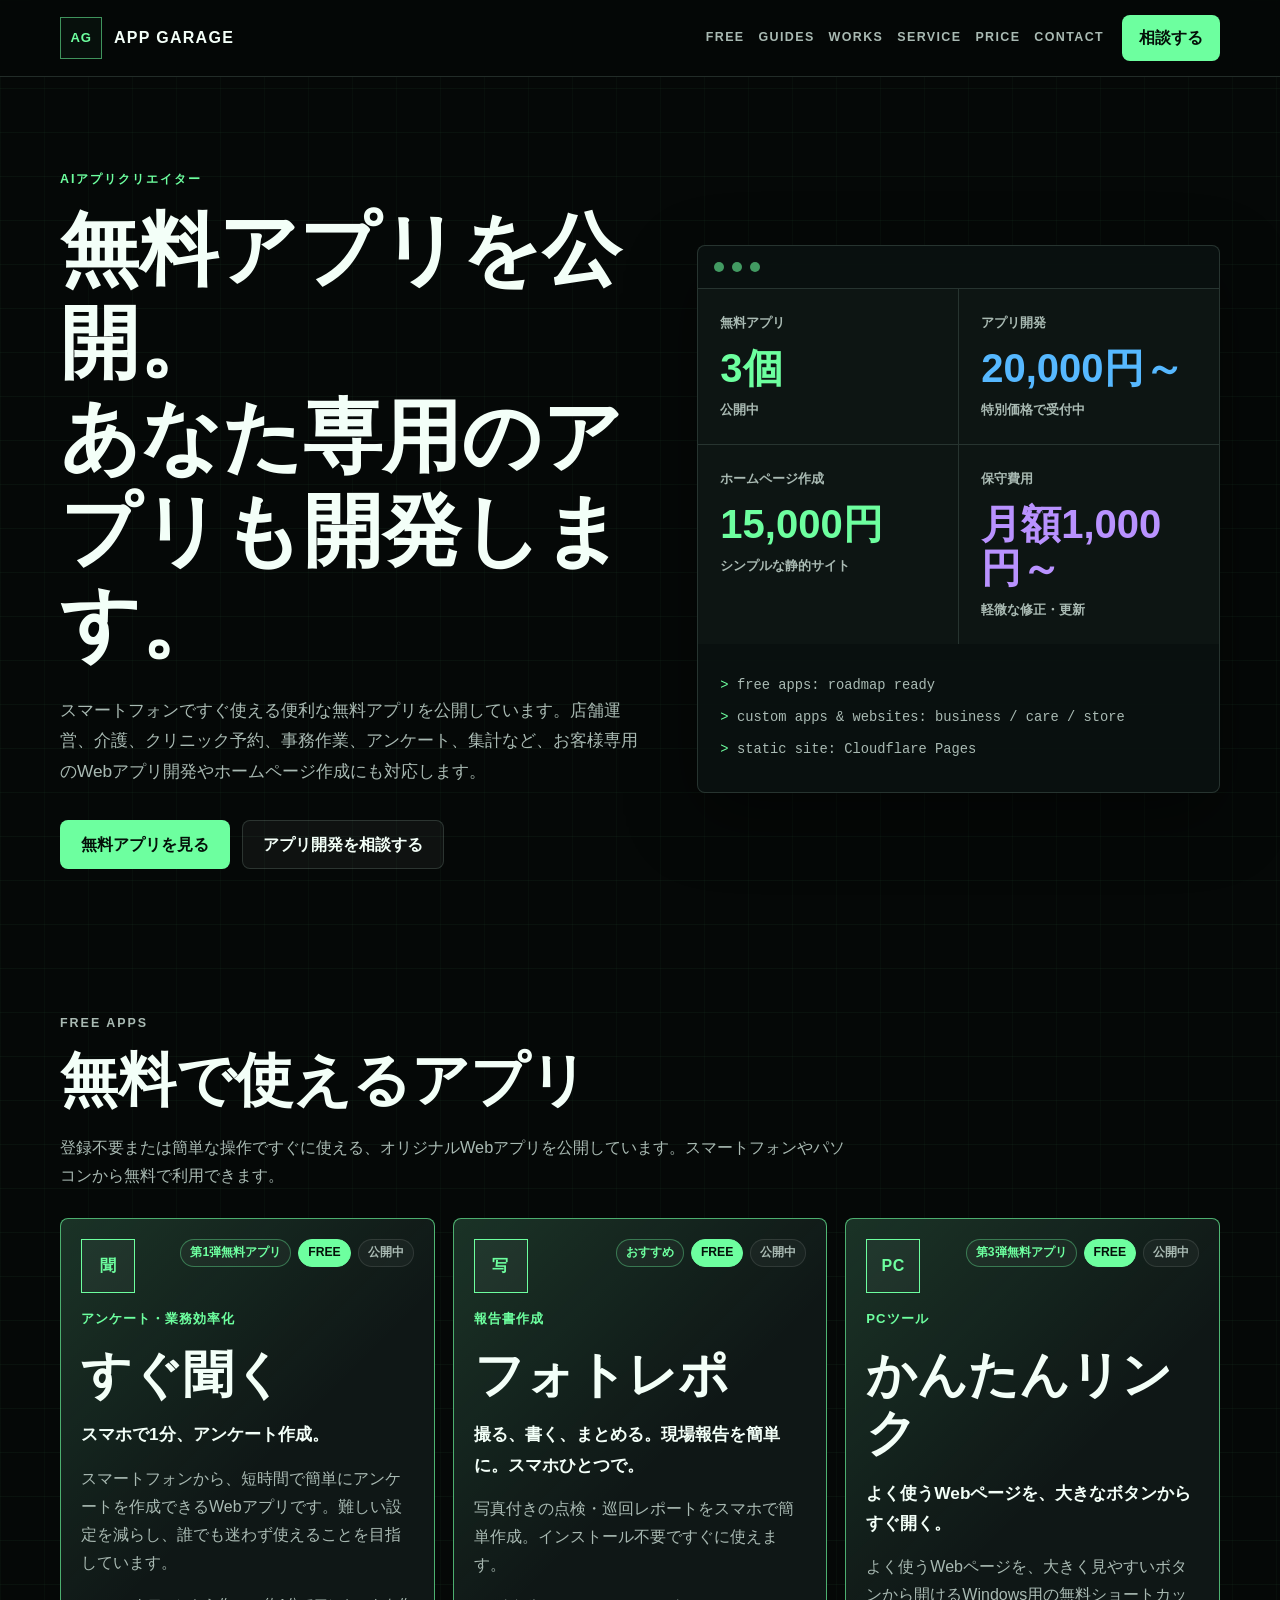
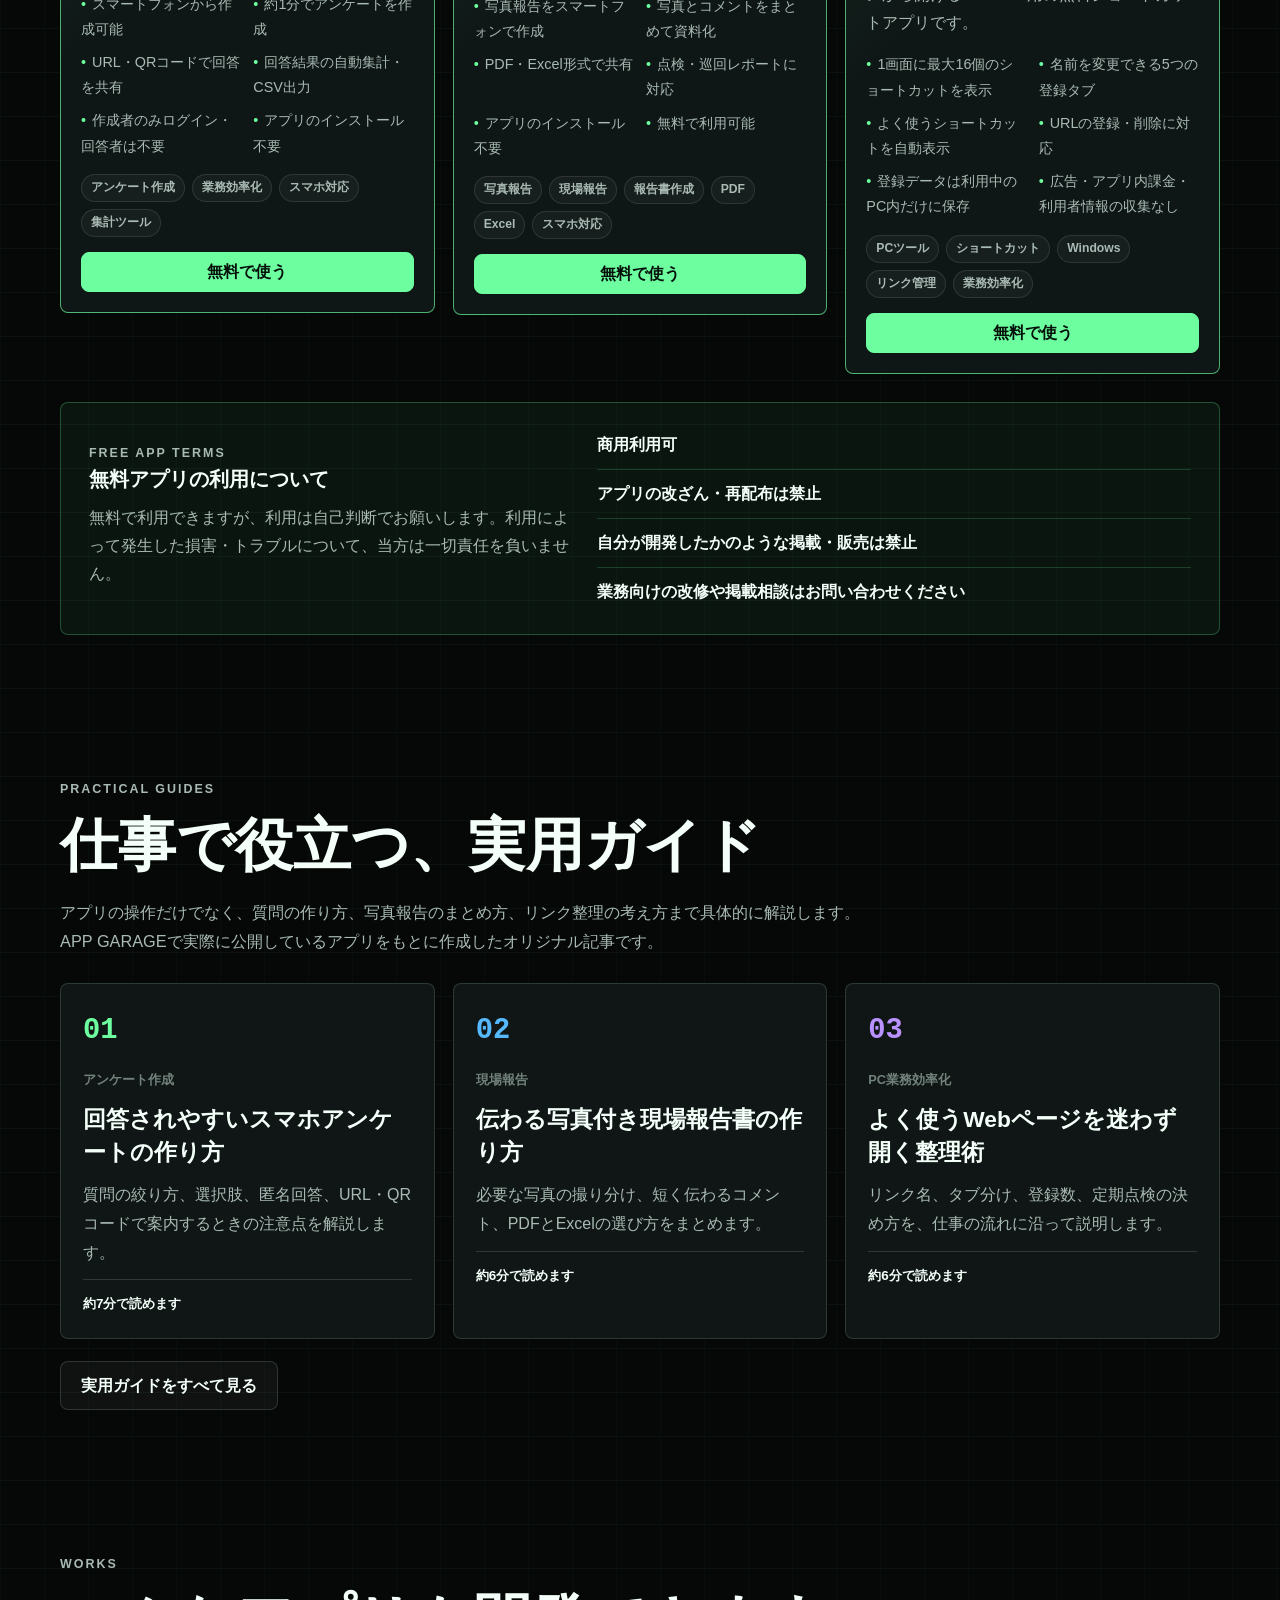
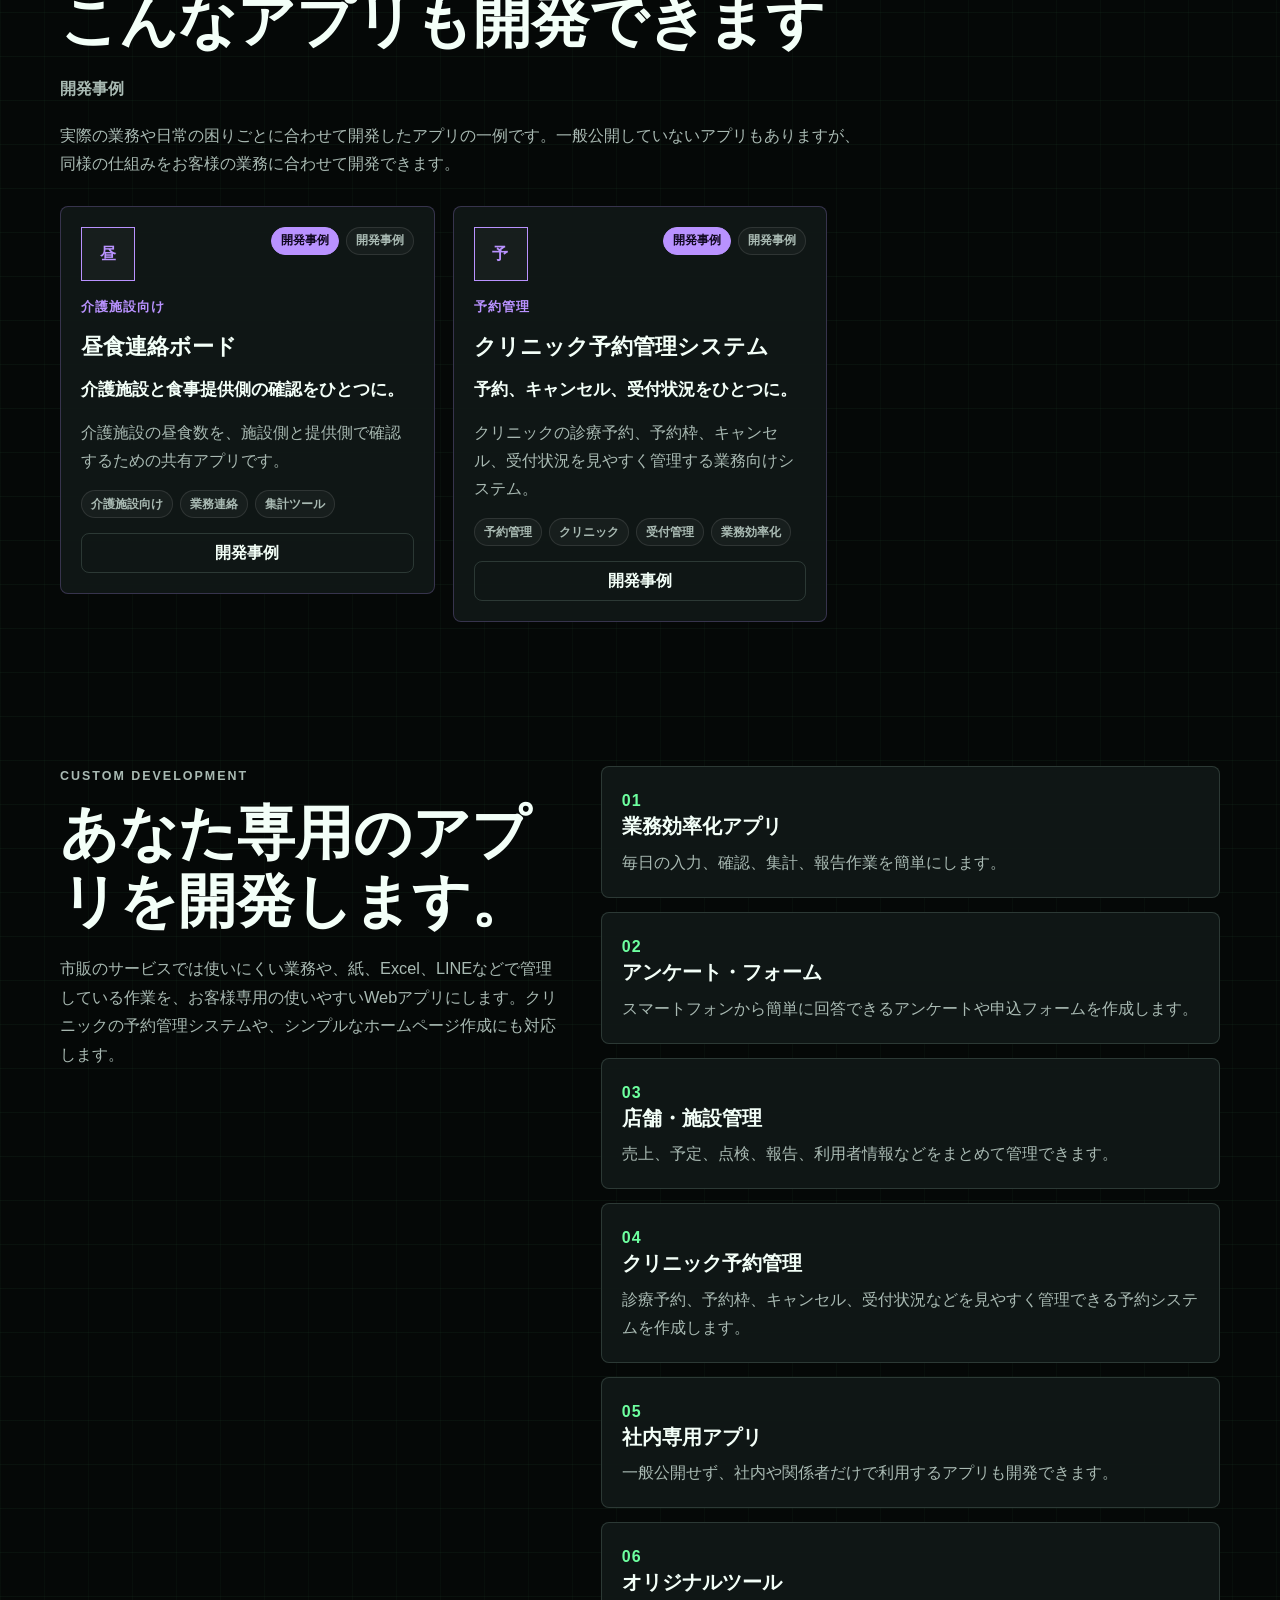
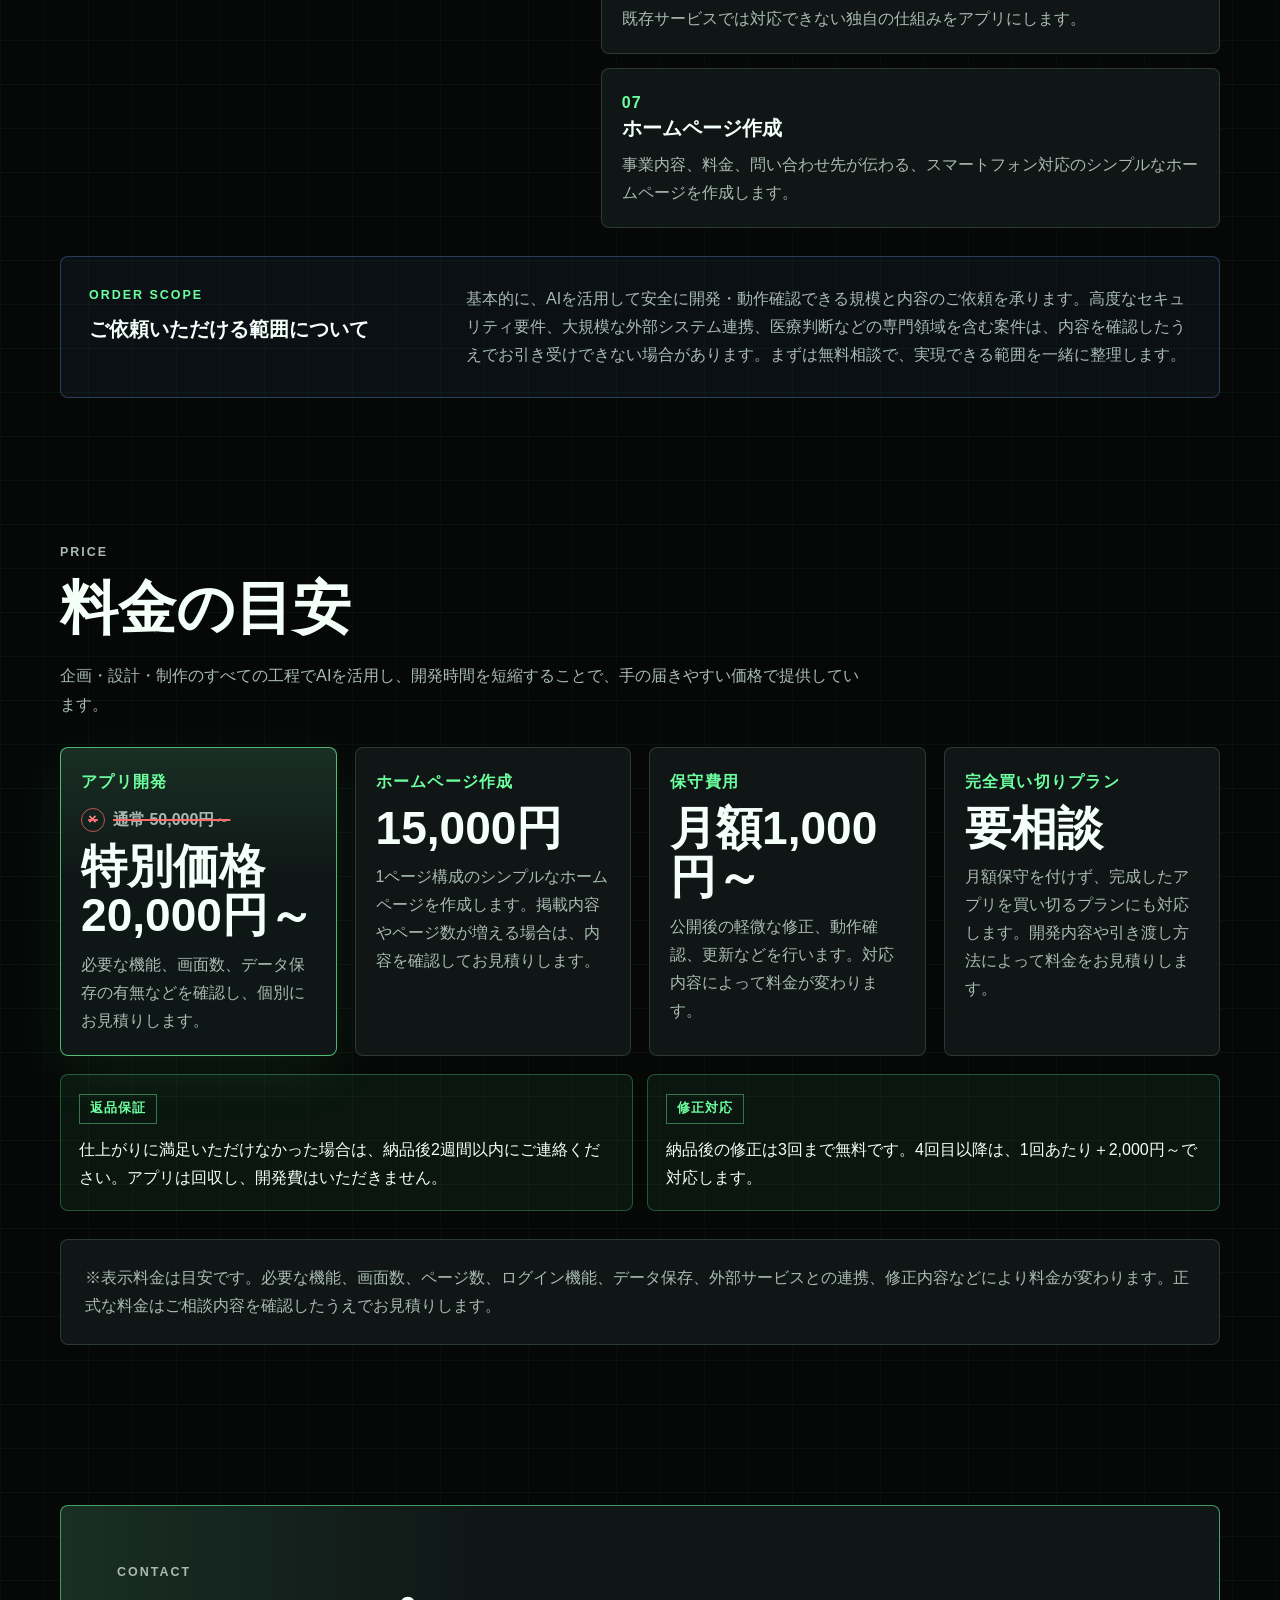
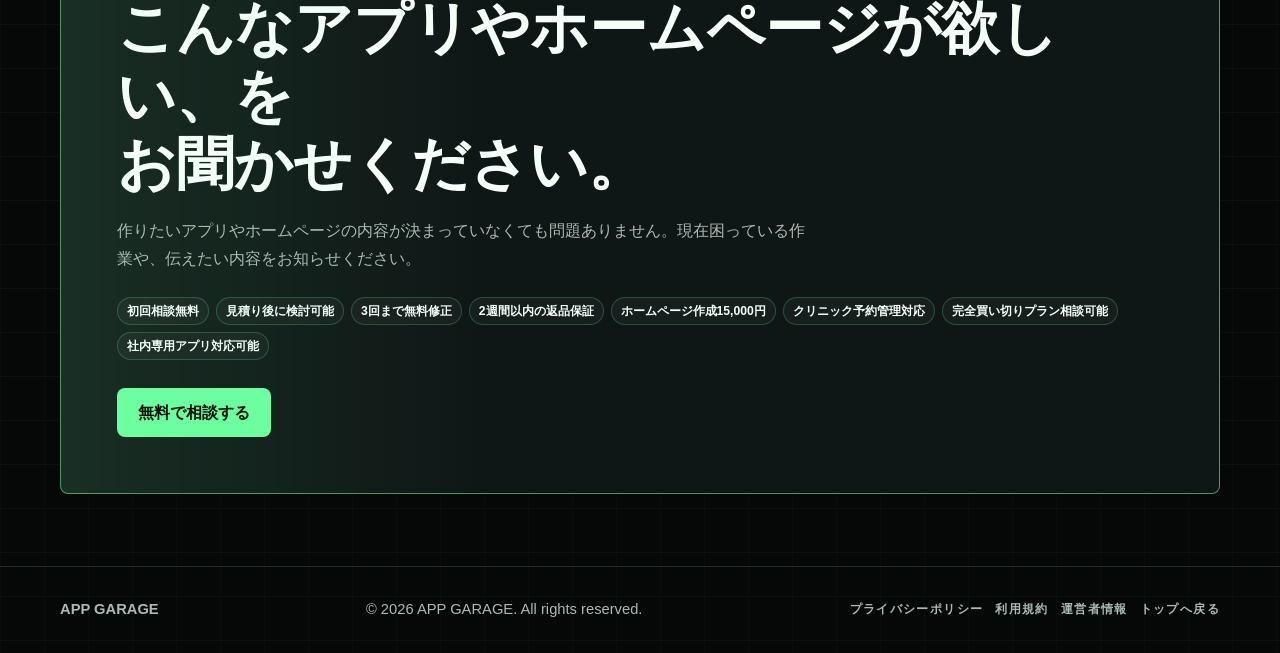
==== index.html @ e51b48c6 "Strengthen original content for AdSense review" ====
<!DOCTYPE html>
<html lang="ja">
  <head>
    <meta charset="utf-8">
    <meta name="viewport" content="width=device-width, initial-scale=1">
    <title>APP GARAGE｜無料アプリ公開・オリジナルアプリ開発</title>
    <meta
      name="description"
      content="AIアプリクリエイターが、スマートフォンですぐ使える無料Webアプリを公開しています。企業、店舗、介護施設、クリニック、個人事業主向けの専用アプリ開発やホームページ作成にも対応します。"
    >
    <meta property="og:type" content="website">
    <meta property="og:title" content="APP GARAGE｜無料アプリ公開・オリジナルアプリ開発">
    <meta
      property="og:description"
      content="無料Webアプリの公開と、企業・店舗・介護施設・クリニック・個人事業主向けの専用アプリ開発に対応しています。"
    >
    <meta property="og:site_name" content="APP GARAGE">
    <meta name="theme-color" content="#050807">
    <meta name="google-adsense-account" content="ca-pub-1847456128680028">
    <link rel="canonical" href="https://app-garage.pages.dev/">
    <link rel="icon" href="assets/icons/favicon.svg" type="image/svg+xml">
    <link rel="stylesheet" href="styles.css?v=20260730-guides">
    <script src="js/app-data.js?v=20260730-guides" defer></script>
    <script src="script.js?v=20260730-guides" defer></script>
    <script type="application/ld+json">
      {
        "@context": "https://schema.org",
        "@type": "WebSite",
        "name": "APP GARAGE",
        "url": "https://app-garage.pages.dev/",
        "description": "無料Webアプリの公開と、企業・店舗・施設・個人事業主向けのオリジナルアプリ開発を行っています。",
        "publisher": {
          "@type": "Organization",
          "name": "APP GARAGE",
          "url": "https://app-garage.pages.dev/",
          "email": "maruw@outlook.jp"
        }
      }
    </script>
  </head>
  <body>
    <a class="skip-link" href="#main">本文へ移動</a>

    <header class="site-header" aria-label="サイトヘッダー">
      <div class="header-inner">
        <a class="brand" href="#top" aria-label="APP GARAGEトップへ">
          <span class="brand-mark" aria-hidden="true">AG</span>
          <span class="brand-text" data-site-name>APP GARAGE</span>
        </a>

        <nav class="site-nav" aria-label="メインメニュー">
          <a href="#free-apps">FREE</a>
          <a href="#guides">GUIDES</a>
          <a href="#case-studies">WORKS</a>
          <a href="#service">SERVICE</a>
          <a href="#pricing">PRICE</a>
          <a href="#contact">CONTACT</a>
        </nav>

        <a class="nav-button" href="#contact">相談する</a>
      </div>
    </header>

    <main id="main">
      <section class="hero section-shell" id="top" aria-labelledby="hero-title">
        <div class="hero-grid">
          <div class="hero-copy reveal">
            <p class="section-kicker">AIアプリクリエイター</p>
            <h1 id="hero-title">
              無料アプリを公開。<br>
              あなた専用のアプリも開発します。
            </h1>
            <p>
              スマートフォンですぐ使える便利な無料アプリを公開しています。店舗運営、介護、クリニック予約、事務作業、アンケート、集計など、お客様専用のWebアプリ開発やホームページ作成にも対応します。
            </p>
            <div class="hero-actions" role="group" aria-label="主要リンク">
              <a class="button button-primary" href="#free-apps">無料アプリを見る</a>
              <a class="button button-secondary" href="#contact">アプリ開発を相談する</a>
            </div>
          </div>

          <aside class="hero-panel reveal" aria-label="サイト概要">
            <div class="terminal-bar" aria-hidden="true">
              <span></span>
              <span></span>
              <span></span>
            </div>
            <div class="panel-grid">
              <div class="metric-card metric-free">
                <span>無料アプリ</span>
                <strong data-free-app-count>3個</strong>
                <small data-free-app-status>公開予定</small>
              </div>
              <div class="metric-card metric-build">
                <span>アプリ開発</span>
                <strong>20,000円～</strong>
                <small>特別価格で受付中</small>
              </div>
              <div class="metric-card metric-home">
                <span>ホームページ作成</span>
                <strong>15,000円</strong>
                <small>シンプルな静的サイト</small>
              </div>
              <div class="metric-card metric-care">
                <span>保守費用</span>
                <strong>月額1,000円～</strong>
                <small>軽微な修正・更新</small>
              </div>
            </div>
            <div class="console-preview" aria-hidden="true">
              <p><span>&gt;</span> free apps: roadmap ready</p>
              <p><span>&gt;</span> custom apps &amp; websites: business / care / store</p>
              <p><span>&gt;</span> static site: Cloudflare Pages</p>
            </div>
          </aside>
        </div>
      </section>

      <section class="apps-section section-shell" id="free-apps" aria-labelledby="free-title">
        <div class="section-heading reveal">
          <p class="section-kicker">FREE APPS</p>
          <h2 id="free-title">無料で使えるアプリ</h2>
          <p>
            登録不要または簡単な操作ですぐに使える、オリジナルWebアプリを公開しています。スマートフォンやパソコンから無料で利用できます。
          </p>
        </div>
        <div class="free-app-grid" id="freeAppGrid" aria-live="polite"></div>
        <section class="free-policy reveal" aria-labelledby="free-policy-title">
          <div>
            <p class="section-kicker">FREE APP TERMS</p>
            <h3 id="free-policy-title">無料アプリの利用について</h3>
            <p>
              無料で利用できますが、利用は自己判断でお願いします。利用によって発生した損害・トラブルについて、当方は一切責任を負いません。
            </p>
          </div>
          <ul>
            <li>商用利用可</li>
            <li>アプリの改ざん・再配布は禁止</li>
            <li>自分が開発したかのような掲載・販売は禁止</li>
            <li>業務向けの改修や掲載相談はお問い合わせください</li>
          </ul>
        </section>
      </section>

      <section class="guide-section section-shell" id="guides" aria-labelledby="guides-title">
        <div class="section-heading reveal">
          <p class="section-kicker">PRACTICAL GUIDES</p>
          <h2 id="guides-title">仕事で役立つ、実用ガイド</h2>
          <p>
            アプリの操作だけでなく、質問の作り方、写真報告のまとめ方、リンク整理の考え方まで具体的に解説します。
            APP GARAGEで実際に公開しているアプリをもとに作成したオリジナル記事です。
          </p>
        </div>
        <div class="guide-grid">
          <a class="guide-card reveal" href="guides/smart-survey.html">
            <span class="guide-number">01</span>
            <p class="guide-category">アンケート作成</p>
            <h3>回答されやすいスマホアンケートの作り方</h3>
            <p>質問の絞り方、選択肢、匿名回答、URL・QRコードで案内するときの注意点を解説します。</p>
            <span class="guide-read">約7分で読めます</span>
          </a>
          <a class="guide-card reveal" href="guides/photo-report.html">
            <span class="guide-number">02</span>
            <p class="guide-category">現場報告</p>
            <h3>伝わる写真付き現場報告書の作り方</h3>
            <p>必要な写真の撮り分け、短く伝わるコメント、PDFとExcelの選び方をまとめます。</p>
            <span class="guide-read">約6分で読めます</span>
          </a>
          <a class="guide-card reveal" href="guides/pc-shortcuts.html">
            <span class="guide-number">03</span>
            <p class="guide-category">PC業務効率化</p>
            <h3>よく使うWebページを迷わず開く整理術</h3>
            <p>リンク名、タブ分け、登録数、定期点検の決め方を、仕事の流れに沿って説明します。</p>
            <span class="guide-read">約6分で読めます</span>
          </a>
        </div>
        <div class="section-action reveal">
          <a class="button button-secondary" href="guides/">実用ガイドをすべて見る</a>
        </div>
      </section>

      <section class="apps-section section-shell" id="case-studies" aria-labelledby="case-title">
        <div class="section-heading reveal">
          <p class="section-kicker">WORKS</p>
          <h2 id="case-title">こんなアプリも開発できます</h2>
          <p class="section-subtitle">開発事例</p>
          <p>
            実際の業務や日常の困りごとに合わせて開発したアプリの一例です。一般公開していないアプリもありますが、同様の仕組みをお客様の業務に合わせて開発できます。
          </p>
        </div>
        <div class="case-grid" id="caseStudyGrid" aria-live="polite"></div>
      </section>

      <section class="service-section section-shell" id="service" aria-labelledby="service-title">
        <div class="service-grid">
          <div class="section-heading reveal">
            <p class="section-kicker">CUSTOM DEVELOPMENT</p>
            <h2 id="service-title">あなた専用のアプリを開発します。</h2>
            <p>
              市販のサービスでは使いにくい業務や、紙、Excel、LINEなどで管理している作業を、お客様専用の使いやすいWebアプリにします。クリニックの予約管理システムや、シンプルなホームページ作成にも対応します。
            </p>
          </div>
          <section class="service-list" aria-label="開発サービス">
            <article class="service-card reveal">
              <span>01</span>
              <h3>業務効率化アプリ</h3>
              <p>毎日の入力、確認、集計、報告作業を簡単にします。</p>
            </article>
            <article class="service-card reveal">
              <span>02</span>
              <h3>アンケート・フォーム</h3>
              <p>スマートフォンから簡単に回答できるアンケートや申込フォームを作成します。</p>
            </article>
            <article class="service-card reveal">
              <span>03</span>
              <h3>店舗・施設管理</h3>
              <p>売上、予定、点検、報告、利用者情報などをまとめて管理できます。</p>
            </article>
            <article class="service-card reveal">
              <span>04</span>
              <h3>クリニック予約管理</h3>
              <p>診療予約、予約枠、キャンセル、受付状況などを見やすく管理できる予約システムを作成します。</p>
            </article>
            <article class="service-card reveal">
              <span>05</span>
              <h3>社内専用アプリ</h3>
              <p>一般公開せず、社内や関係者だけで利用するアプリも開発できます。</p>
            </article>
            <article class="service-card reveal">
              <span>06</span>
              <h3>オリジナルツール</h3>
              <p>既存サービスでは対応できない独自の仕組みをアプリにします。</p>
            </article>
            <article class="service-card reveal">
              <span>07</span>
              <h3>ホームページ作成</h3>
              <p>事業内容、料金、問い合わせ先が伝わる、スマートフォン対応のシンプルなホームページを作成します。</p>
            </article>
          </section>
        </div>
        <aside class="scope-note reveal" aria-labelledby="scope-title">
          <div>
            <p class="section-kicker">ORDER SCOPE</p>
            <h3 id="scope-title">ご依頼いただける範囲について</h3>
          </div>
          <p>
            基本的に、AIを活用して安全に開発・動作確認できる規模と内容のご依頼を承ります。高度なセキュリティ要件、大規模な外部システム連携、医療判断などの専門領域を含む案件は、内容を確認したうえでお引き受けできない場合があります。まずは無料相談で、実現できる範囲を一緒に整理します。
          </p>
        </aside>
      </section>

      <section class="pricing-section section-shell" id="pricing" aria-labelledby="pricing-title">
        <div class="section-heading reveal">
          <p class="section-kicker">PRICE</p>
          <h2 id="pricing-title">料金の目安</h2>
          <p>企画・設計・制作のすべての工程でAIを活用し、開発時間を短縮することで、手の届きやすい価格で提供しています。</p>
        </div>
        <div class="price-grid">
          <article class="price-card price-card-highlight reveal">
            <span>アプリ開発</span>
            <p class="regular-price"><span aria-hidden="true">×</span> 通常 50,000円～</p>
            <strong>特別価格 20,000円～</strong>
            <p>必要な機能、画面数、データ保存の有無などを確認し、個別にお見積りします。</p>
          </article>
          <article class="price-card reveal">
            <span>ホームページ作成</span>
            <strong>15,000円</strong>
            <p>1ページ構成のシンプルなホームページを作成します。掲載内容やページ数が増える場合は、内容を確認してお見積りします。</p>
          </article>
          <article class="price-card reveal">
            <span>保守費用</span>
            <strong>月額1,000円～</strong>
            <p>公開後の軽微な修正、動作確認、更新などを行います。対応内容によって料金が変わります。</p>
          </article>
          <article class="price-card reveal">
            <span>完全買い切りプラン</span>
            <strong>要相談</strong>
            <p>月額保守を付けず、完成したアプリを買い切るプランにも対応します。開発内容や引き渡し方法によって料金をお見積りします。</p>
          </article>
        </div>
        <div class="price-support reveal" role="group" aria-label="安心して相談できる条件">
          <article>
            <span>返品保証</span>
            <p>仕上がりに満足いただけなかった場合は、納品後2週間以内にご連絡ください。アプリは回収し、開発費はいただきません。</p>
          </article>
          <article>
            <span>修正対応</span>
            <p>納品後の修正は3回まで無料です。4回目以降は、1回あたり＋2,000円～で対応します。</p>
          </article>
        </div>
        <p class="price-note reveal">
          ※表示料金は目安です。必要な機能、画面数、ページ数、ログイン機能、データ保存、外部サービスとの連携、修正内容などにより料金が変わります。正式な料金はご相談内容を確認したうえでお見積りします。
        </p>
      </section>

      <section class="contact-section section-shell" id="contact" aria-labelledby="contact-title">
        <div class="contact-panel reveal">
          <p class="section-kicker">CONTACT</p>
          <h2 id="contact-title">
            こんなアプリやホームページが欲しい、を<br>
            お聞かせください。
          </h2>
          <p>
            作りたいアプリやホームページの内容が決まっていなくても問題ありません。現在困っている作業や、伝えたい内容をお知らせください。
          </p>
          <ul class="contact-points">
            <li>初回相談無料</li>
            <li>見積り後に検討可能</li>
            <li>3回まで無料修正</li>
            <li>2週間以内の返品保証</li>
            <li>ホームページ作成15,000円</li>
            <li>クリニック予約管理対応</li>
            <li>完全買い切りプラン相談可能</li>
            <li>社内専用アプリ対応可能</li>
          </ul>
          <a class="button button-primary" href="#" data-contact-link>無料で相談する</a>
        </div>
      </section>
    </main>

    <footer class="site-footer">
      <div class="footer-inner">
        <p><strong data-site-name>APP GARAGE</strong></p>
        <p>&copy; <span id="copyrightYear">2026</span> <span data-site-name>APP GARAGE</span>. All rights reserved.</p>
        <nav class="footer-links" aria-label="フッターリンク">
          <a href="privacy.html">プライバシーポリシー</a>
          <a href="terms.html">利用規約</a>
          <a href="operator.html">運営者情報</a>
          <a class="top-link" href="#top">トップへ戻る</a>
        </nav>
      </div>
    </footer>

    <div class="modal" id="appModal" hidden aria-hidden="true">
      <div class="modal-backdrop" data-modal-close></div>
      <section
        class="modal-panel"
        role="dialog"
        aria-modal="true"
        aria-labelledby="modalTitle"
        aria-describedby="modalDescription"
        tabindex="-1"
      >
        <button class="modal-close" type="button" aria-label="詳細を閉じる" data-modal-close>×</button>
        <div class="modal-heading">
          <span class="modal-icon" id="modalIcon" aria-hidden="true">AG</span>
          <div>
            <p class="modal-category" id="modalCategory">カテゴリ</p>
            <h2 id="modalTitle">アプリ名</h2>
          </div>
        </div>
        <p class="status-pill" id="modalStatus">開発事例</p>
        <p id="modalDescription"></p>
        <p class="modal-long" id="modalLongDescription"></p>
        <div class="modal-usage" id="modalUsage" hidden></div>
        <div class="modal-free-terms" id="modalFreeTerms" hidden>
          <h3>無料アプリの利用について</h3>
          <ul>
            <li>無料で利用できますが、利用は自己判断でお願いします。</li>
            <li>利用による損害・トラブルについて、当方は一切責任を負いません。</li>
            <li>商用利用は可能です。</li>
            <li>アプリの改ざん、再配布、自作アプリとしての掲載・販売は禁止です。</li>
            <li>業務向けの改修、掲載、利用方法の相談はお問い合わせください。</li>
          </ul>
        </div>
        <div class="modal-detail-grid" id="modalDetails"></div>
        <div class="modal-tags" id="modalTags"></div>
        <p class="case-note" id="caseNote" hidden>
          ※こちらは開発事例です。現在、一般公開はしていません。同様の機能を、お客様の業務に合わせて開発できます。
        </p>
        <a class="button button-primary modal-open-link" id="modalOpenLink" hidden></a>
      </section>
    </div>
  </body>
</html>
---- styles.css ----
:root {
  --bg: #050807;
  --surface: #0d1513;
  --surface-strong: #121d1a;
  --ink: #f3fff8;
  --muted: #a9bab3;
  --subtle: #72827b;
  --line: rgba(206, 255, 230, 0.15);
  --accent: #6dff9f;
  --accent-strong: #a6ffc2;
  --dev: #56b8ff;
  --dev-warm: #ffbd66;
  --case: #b992ff;
  --case-soft: #827292;
  --shadow: 0 24px 70px rgba(0, 0, 0, 0.44);
  --radius: 8px;
  --content: 1160px;
}

* {
  box-sizing: border-box;
}

html {
  min-width: 320px;
  scroll-behavior: smooth;
}

body {
  margin: 0;
  overflow-x: hidden;
  color: var(--ink);
  background:
    linear-gradient(rgba(109, 255, 159, 0.04) 1px, transparent 1px),
    linear-gradient(90deg, rgba(109, 255, 159, 0.028) 1px, transparent 1px),
    var(--bg);
  background-size: 44px 44px;
  font-family: -apple-system, BlinkMacSystemFont, "Hiragino Kaku Gothic ProN", "Yu Gothic", Meiryo, sans-serif;
  font-size: 16px;
  line-height: 1.75;
  letter-spacing: 0;
}

body.modal-open {
  overflow: hidden;
}

button,
input {
  font: inherit;
}

button {
  color: inherit;
}

a {
  color: inherit;
}

.skip-link {
  position: fixed;
  left: 16px;
  top: 16px;
  z-index: 100;
  padding: 10px 14px;
  color: #041009;
  background: var(--accent);
  text-decoration: none;
  transform: translateY(-160%);
}

.skip-link:focus {
  transform: translateY(0);
}

.site-header {
  position: sticky;
  top: 0;
  z-index: 50;
  border-bottom: 1px solid var(--line);
  background: rgba(5, 8, 7, 0.92);
  backdrop-filter: blur(16px);
}

.header-inner,
.section-shell,
.footer-inner {
  width: min(var(--content), calc(100% - 40px));
  margin: 0 auto;
}

.header-inner {
  display: flex;
  min-height: 76px;
  align-items: center;
  gap: 18px;
}

.brand {
  display: inline-flex;
  min-width: 0;
  align-items: center;
  gap: 12px;
  text-decoration: none;
}

.brand-mark,
.modal-icon {
  display: inline-grid;
  width: 42px;
  height: 42px;
  flex: 0 0 auto;
  place-items: center;
  border: 1px solid rgba(109, 255, 159, 0.55);
  background: #07100c;
  color: var(--accent);
  font-size: 0.82rem;
  font-weight: 900;
  letter-spacing: 0.06em;
}

.brand-text {
  font-weight: 900;
  letter-spacing: 0.08em;
  white-space: nowrap;
}

.site-nav {
  display: flex;
  align-items: center;
  gap: 14px;
  margin-left: auto;
}

.site-nav a,
.top-link,
.footer-links a {
  color: var(--muted);
  font-size: 0.78rem;
  font-weight: 900;
  letter-spacing: 0.11em;
  text-decoration: none;
}

.site-nav a:hover,
.site-nav a:focus-visible,
.top-link:hover,
.top-link:focus-visible,
.footer-links a:hover,
.footer-links a:focus-visible {
  color: var(--accent);
}

.nav-button,
.button {
  display: inline-flex;
  min-height: 46px;
  align-items: center;
  justify-content: center;
  border: 1px solid transparent;
  border-radius: var(--radius);
  font-weight: 900;
  line-height: 1.2;
  text-decoration: none;
  transition:
    transform 180ms ease,
    border-color 180ms ease,
    background-color 180ms ease,
    color 180ms ease;
}

.nav-button,
.button-primary {
  color: #041009;
  background: var(--accent);
}

.nav-button {
  padding: 0 16px;
  white-space: nowrap;
}

.button {
  gap: 8px;
  padding: 14px 20px;
}

.button-secondary {
  color: var(--ink);
  border-color: var(--line);
  background: rgba(255, 255, 255, 0.045);
}

.nav-button:hover,
.button:hover,
.nav-button:focus-visible,
.button:focus-visible {
  transform: translateY(-1px);
  outline: none;
}

.button-primary:hover,
.button-primary:focus-visible {
  background: var(--accent-strong);
}

.button-secondary:hover,
.button-secondary:focus-visible {
  border-color: rgba(109, 255, 159, 0.55);
  color: var(--accent);
}

.hero {
  padding: 92px 0 72px;
}

.hero-grid {
  display: grid;
  grid-template-columns: minmax(0, 1.06fr) minmax(330px, 0.94fr);
  gap: 48px;
  align-items: center;
}

.section-kicker {
  margin: 0 0 12px;
  color: var(--accent);
  font-size: 0.78rem;
  font-weight: 900;
  letter-spacing: 0.16em;
}

h1,
h2,
h3,
p {
  overflow-wrap: anywhere;
}

h1,
h2,
h3 {
  margin: 0;
  line-height: 1.18;
}

h1 {
  max-width: 820px;
  font-size: clamp(2.25rem, 6.2vw, 5.1rem);
}

h2 {
  font-size: clamp(2rem, 4.5vw, 3.75rem);
}

h3 {
  font-size: 1.25rem;
}

.hero-copy p:not(.section-kicker),
.section-heading p,
.contact-panel p,
.modal-panel p,
.price-note {
  color: var(--muted);
}

.hero-copy p:not(.section-kicker) {
  max-width: 680px;
  margin: 24px 0 0;
  font-size: 1.08rem;
}

.hero-actions {
  display: flex;
  flex-wrap: wrap;
  gap: 12px;
  margin-top: 34px;
}

.hero-panel {
  border: 1px solid var(--line);
  border-radius: var(--radius);
  background: rgba(10, 17, 16, 0.94);
  box-shadow: var(--shadow);
}

.terminal-bar {
  display: flex;
  gap: 8px;
  padding: 16px;
  border-bottom: 1px solid var(--line);
}

.terminal-bar span {
  width: 10px;
  height: 10px;
  border-radius: 50%;
  background: rgba(109, 255, 159, 0.58);
}

.panel-grid {
  display: grid;
  grid-template-columns: repeat(2, minmax(0, 1fr));
  gap: 1px;
  background: var(--line);
}

.metric-card {
  min-height: 150px;
  padding: 22px;
  background: var(--surface);
}

.metric-card span,
.metric-card small {
  display: block;
  color: var(--muted);
  font-size: 0.84rem;
  font-weight: 800;
}

.metric-card strong {
  display: block;
  margin: 12px 0 8px;
  color: var(--accent);
  font-size: clamp(1.6rem, 3.2vw, 2.5rem);
  line-height: 1.1;
}

.metric-build strong {
  color: var(--dev);
}

.metric-home strong {
  color: var(--accent);
}

.metric-care strong {
  color: var(--case);
}

.console-preview {
  padding: 22px;
  color: var(--muted);
  font-family: "SFMono-Regular", Consolas, "Liberation Mono", monospace;
  font-size: 0.86rem;
}

.console-preview p {
  margin: 8px 0;
}

.console-preview span {
  color: var(--accent);
}

.apps-section,
.guide-section,
.service-section,
.pricing-section,
.contact-section {
  padding: 72px 0;
}

.section-heading {
  max-width: 800px;
}

.section-heading p:not(.section-kicker),
.section-subtitle {
  margin: 18px 0 0;
  font-size: 1.02rem;
}

.section-subtitle {
  color: var(--case);
  font-weight: 900;
}

.section-action {
  margin-top: 22px;
}

.guide-grid {
  display: grid;
  grid-template-columns: repeat(3, minmax(0, 1fr));
  gap: 18px;
  margin-top: 28px;
}

.guide-card {
  display: grid;
  min-width: 0;
  min-height: 320px;
  align-content: start;
  gap: 12px;
  border: 1px solid var(--line);
  border-radius: var(--radius);
  background: rgba(16, 24, 23, 0.94);
  padding: 22px;
  color: inherit;
  text-decoration: none;
  transition:
    transform 180ms ease,
    border-color 180ms ease,
    background-color 180ms ease;
}

.guide-card:hover,
.guide-card:focus-visible {
  transform: translateY(-3px);
  border-color: var(--accent);
  background: rgba(19, 31, 28, 0.98);
  outline: none;
}

.guide-card:nth-child(2):hover,
.guide-card:nth-child(2):focus-visible {
  border-color: var(--dev);
}

.guide-card:nth-child(3):hover,
.guide-card:nth-child(3):focus-visible {
  border-color: var(--case);
}

.guide-number {
  color: var(--accent);
  font-family: "SFMono-Regular", Consolas, "Liberation Mono", monospace;
  font-size: 1.8rem;
  font-weight: 900;
}

.guide-card:nth-child(2) .guide-number {
  color: var(--dev);
}

.guide-card:nth-child(3) .guide-number {
  color: var(--case);
}

.guide-category {
  margin: 0;
  color: var(--subtle);
  font-size: 0.8rem;
  font-weight: 900;
}

.guide-card h2,
.guide-card h3 {
  margin: 0;
  font-size: clamp(1.15rem, 2vw, 1.42rem);
  line-height: 1.45;
}

.guide-card > p:not(.guide-category) {
  margin: 0;
  color: var(--muted);
  line-height: 1.8;
}

.guide-read {
  align-self: end;
  margin-top: auto;
  padding-top: 12px;
  border-top: 1px solid var(--line);
  color: var(--ink);
  font-size: 0.84rem;
  font-weight: 800;
}

.free-app-grid,
.development-grid,
.case-grid,
.app-grid,
.price-grid {
  display: grid;
  gap: 18px;
  margin-top: 28px;
}

.free-app-grid {
  grid-template-columns: repeat(auto-fit, minmax(260px, 1fr));
  align-items: stretch;
}

.free-policy {
  display: grid;
  grid-template-columns: minmax(0, 0.9fr) minmax(280px, 1.1fr);
  gap: 22px;
  margin-top: 28px;
  border: 1px solid rgba(109, 255, 159, 0.26);
  border-radius: var(--radius);
  background: rgba(109, 255, 159, 0.055);
  padding: clamp(20px, 4vw, 28px);
}

.free-policy h3 {
  margin-top: 4px;
}

.free-policy p {
  margin: 12px 0 0;
  color: var(--muted);
}

.free-policy ul {
  display: grid;
  gap: 10px;
  margin: 0;
  padding: 0;
  list-style: none;
}

.free-policy li {
  border-top: 1px solid rgba(109, 255, 159, 0.18);
  color: var(--ink);
  padding-top: 10px;
  font-weight: 800;
}

.free-policy li:first-child {
  border-top: 0;
  padding-top: 0;
}

.development-grid {
  grid-template-columns: repeat(3, minmax(0, 1fr));
}

.price-grid {
  grid-template-columns: repeat(4, minmax(0, 1fr));
}

.case-grid,
.app-grid {
  grid-template-columns: repeat(3, minmax(0, 1fr));
}

.app-card {
  min-width: 0;
}

.app-card-button {
  display: grid;
  width: 100%;
  min-height: 306px;
  align-content: start;
  gap: 15px;
  border: 1px solid var(--line);
  border-radius: var(--radius);
  color: inherit;
  background: rgba(16, 24, 23, 0.94);
  padding: 20px;
  text-align: left;
  cursor: pointer;
  transition:
    transform 180ms ease,
    border-color 180ms ease,
    background-color 180ms ease;
}

.app-card-button:hover,
.app-card-button:focus-visible {
  transform: translateY(-3px);
  border-color: var(--app-accent);
  background: rgba(19, 31, 28, 0.98);
  outline: none;
}

.app-card.is-featured {
  grid-row: span 1;
}

.app-card.is-featured .app-card-button {
  min-height: 430px;
  border-color: rgba(109, 255, 159, 0.65);
  background:
    linear-gradient(135deg, rgba(109, 255, 159, 0.12), transparent 42%),
    rgba(16, 24, 23, 0.96);
}

.type-development .app-card-button {
  border-color: rgba(86, 184, 255, 0.28);
}

.type-case-study .app-card-button {
  border-color: rgba(185, 146, 255, 0.24);
}

.card-top {
  display: flex;
  align-items: flex-start;
  justify-content: space-between;
  gap: 12px;
}

.app-icon {
  display: inline-grid;
  width: 54px;
  height: 54px;
  place-items: center;
  border: 1px solid var(--app-accent);
  background: rgba(255, 255, 255, 0.035);
  color: var(--app-accent);
  font-weight: 900;
  letter-spacing: 0.04em;
}

.badge-list,
.tag-list,
.modal-tags,
.contact-points {
  display: flex;
  flex-wrap: wrap;
  gap: 7px;
}

.badge-list {
  justify-content: flex-end;
}

.badge-list span,
.tag-list span,
.modal-tags span,
.contact-points li {
  display: inline-flex;
  min-height: 28px;
  align-items: center;
  border: 1px solid rgba(255, 255, 255, 0.1);
  border-radius: 999px;
  color: var(--muted);
  background: rgba(255, 255, 255, 0.035);
  padding: 4px 9px;
  font-size: 0.76rem;
  font-weight: 900;
  line-height: 1.25;
}

.badge-list .badge-free {
  color: #041009;
  background: var(--accent);
  border-color: var(--accent);
}

.badge-list .badge-dev {
  color: #031321;
  background: var(--dev);
  border-color: var(--dev);
}

.badge-list .badge-case {
  color: #100820;
  background: var(--case);
  border-color: var(--case);
}

.badge-list .badge-soft {
  color: var(--accent);
  border-color: rgba(109, 255, 159, 0.36);
}

.card-category {
  margin: 0;
  color: var(--app-accent);
  font-size: 0.82rem;
  font-weight: 900;
  letter-spacing: 0.08em;
}

.card-title {
  margin: 0;
  font-size: 1.36rem;
}

.is-featured .card-title {
  font-size: clamp(1.9rem, 4vw, 3.1rem);
}

.card-catch {
  margin: 0;
  color: var(--ink);
  font-size: 1.08rem;
  font-weight: 900;
}

.card-description {
  margin: 0;
  color: var(--muted);
}

.mini-feature-list {
  display: grid;
  grid-template-columns: repeat(2, minmax(0, 1fr));
  gap: 8px 12px;
  margin: 0;
  padding: 0;
  list-style: none;
}

.mini-feature-list li {
  color: var(--muted);
  font-size: 0.9rem;
}

.mini-feature-list li::before {
  content: "•";
  color: var(--accent);
  margin-right: 6px;
}

.card-detail {
  display: inline-flex;
  align-items: center;
  justify-content: center;
  min-height: 40px;
  margin-top: auto;
  border: 1px solid var(--line);
  border-radius: var(--radius);
  color: var(--ink);
  font-weight: 900;
}

.card-detail.is-openable {
  color: #041009;
  background: var(--accent);
  border-color: var(--accent);
}

.app-tools {
  display: grid;
  grid-template-columns: minmax(260px, 360px) 1fr;
  gap: 18px;
  align-items: start;
  margin-top: 34px;
}

.search-box {
  display: grid;
  gap: 8px;
  color: var(--muted);
  font-size: 0.9rem;
  font-weight: 900;
}

.search-box input {
  width: 100%;
  min-height: 50px;
  border: 1px solid var(--line);
  border-radius: var(--radius);
  color: var(--ink);
  background: rgba(255, 255, 255, 0.045);
  padding: 0 14px;
  outline: none;
}

.search-box input:focus {
  border-color: rgba(109, 255, 159, 0.6);
  box-shadow: 0 0 0 3px rgba(109, 255, 159, 0.16);
}

.filter-stack {
  display: grid;
  gap: 10px;
}

.filter-tabs {
  display: flex;
  flex-wrap: wrap;
  gap: 8px;
  justify-content: flex-end;
}

.filter-tabs button {
  min-height: 42px;
  border: 1px solid var(--line);
  border-radius: var(--radius);
  color: var(--muted);
  background: rgba(255, 255, 255, 0.04);
  padding: 0 13px;
  cursor: pointer;
  font-size: 0.88rem;
  font-weight: 900;
}

.filter-tabs-secondary button {
  min-height: 36px;
  font-size: 0.8rem;
}

.filter-tabs button[aria-pressed="true"] {
  color: #041009;
  background: var(--accent);
  border-color: var(--accent);
}

.filter-tabs button:focus-visible {
  outline: 3px solid rgba(109, 255, 159, 0.18);
  outline-offset: 2px;
}

.empty-state,
.noscript-panel,
.price-note {
  margin-top: 28px;
  border: 1px solid var(--line);
  border-radius: var(--radius);
  background: rgba(16, 24, 23, 0.94);
  padding: 24px;
  color: var(--muted);
}

.service-grid {
  display: grid;
  grid-template-columns: minmax(0, 0.9fr) minmax(360px, 1.1fr);
  gap: 34px;
  align-items: start;
}

.service-list {
  display: grid;
  gap: 14px;
}

.scope-note {
  display: grid;
  grid-template-columns: minmax(220px, 0.65fr) minmax(0, 1.35fr);
  gap: 28px;
  margin-top: 28px;
  border: 1px solid rgba(113, 167, 255, 0.3);
  border-radius: var(--radius);
  background: rgba(113, 167, 255, 0.055);
  padding: clamp(20px, 4vw, 28px);
}

.scope-note h3 {
  margin-top: 4px;
}

.scope-note p:last-child {
  margin: 0;
  color: var(--muted);
}

.service-card,
.price-card {
  border: 1px solid var(--line);
  border-radius: var(--radius);
  background: rgba(16, 24, 23, 0.94);
  padding: 20px;
}

.price-card-highlight {
  border-color: rgba(109, 255, 159, 0.68);
  background:
    linear-gradient(180deg, rgba(109, 255, 159, 0.1), transparent 42%),
    rgba(16, 24, 23, 0.96);
  box-shadow: 0 18px 55px rgba(109, 255, 159, 0.08);
}

.service-card span,
.price-card span {
  display: block;
  color: var(--accent);
  font-weight: 900;
  letter-spacing: 0.08em;
}

.service-card p,
.price-card p {
  margin: 10px 0 0;
  color: var(--muted);
}

.price-card strong {
  display: block;
  margin-top: 8px;
  color: var(--ink);
  font-size: clamp(1.8rem, 3.6vw, 3rem);
  line-height: 1.08;
}

.regular-price {
  display: inline-flex;
  align-items: center;
  gap: 8px;
  width: fit-content;
  margin-top: 14px;
  color: var(--muted);
  font-weight: 900;
  text-decoration: line-through;
  text-decoration-thickness: 2px;
  text-decoration-color: #ff6b6b;
}

.regular-price span {
  display: inline-grid;
  place-items: center;
  width: 24px;
  height: 24px;
  border: 1px solid rgba(255, 107, 107, 0.72);
  color: #ff8a8a;
  border-radius: 50%;
  font-size: 0.9rem;
  line-height: 1;
  text-decoration: none;
}

.price-support {
  display: grid;
  grid-template-columns: repeat(2, minmax(0, 1fr));
  gap: 14px;
  margin-top: 18px;
}

.price-support article {
  border: 1px solid rgba(109, 255, 159, 0.28);
  border-radius: var(--radius);
  background: rgba(109, 255, 159, 0.06);
  padding: 18px;
}

.price-support span {
  display: inline-flex;
  min-height: 30px;
  align-items: center;
  border: 1px solid rgba(109, 255, 159, 0.42);
  color: var(--accent);
  padding: 0 10px;
  font-size: 0.82rem;
  font-weight: 900;
  letter-spacing: 0.08em;
}

.price-support p {
  margin: 12px 0 0;
  color: var(--ink);
}

.contact-panel {
  border: 1px solid rgba(109, 255, 159, 0.55);
  border-radius: var(--radius);
  background:
    linear-gradient(90deg, rgba(109, 255, 159, 0.1), transparent 36%),
    rgba(16, 24, 23, 0.96);
  padding: clamp(28px, 6vw, 56px);
}

.contact-panel p:not(.section-kicker) {
  max-width: 700px;
  margin: 18px 0 24px;
}

.contact-points {
  margin: 0 0 28px;
  padding: 0;
  list-style: none;
}

.contact-points li {
  color: var(--ink);
  border-color: rgba(109, 255, 159, 0.22);
}

.site-footer {
  border-top: 1px solid var(--line);
  padding: 30px 0;
}

.footer-inner {
  display: flex;
  align-items: center;
  justify-content: space-between;
  gap: 18px;
  color: var(--muted);
  font-size: 0.92rem;
}

.footer-inner p {
  margin: 0;
}

.footer-links {
  display: flex;
  flex-wrap: wrap;
  gap: 12px;
  justify-content: flex-end;
}

.legal-page {
  padding: 72px 0;
}

.legal-card {
  border: 1px solid var(--line);
  border-radius: var(--radius);
  background: rgba(16, 24, 23, 0.94);
  padding: clamp(24px, 5vw, 44px);
}

.legal-card h1 {
  font-size: clamp(2rem, 4vw, 3.2rem);
}

.legal-card h2 {
  margin-top: 34px;
  font-size: clamp(1.35rem, 2.4vw, 1.9rem);
}

.legal-card p,
.legal-card li {
  color: var(--muted);
}

.legal-card p {
  margin: 14px 0 0;
}

.legal-card ul {
  display: grid;
  gap: 8px;
  margin: 14px 0 0;
  padding-left: 1.25rem;
}

.legal-meta {
  margin-top: 28px;
  border-top: 1px solid var(--line);
  padding-top: 18px;
  color: var(--subtle);
  font-size: 0.92rem;
}

.product-page {
  padding: 72px 0;
}

.product-hero,
.product-detail-card,
.product-card {
  border: 1px solid var(--line);
  border-radius: var(--radius);
  background: rgba(16, 24, 23, 0.94);
}

.product-hero {
  padding: clamp(28px, 5vw, 54px);
}

.product-hero h1 {
  margin: 0;
  font-size: clamp(2.6rem, 7vw, 5rem);
}

.product-catch {
  margin: 12px 0 0;
  color: var(--accent);
  font-size: clamp(1.25rem, 3vw, 2rem);
  font-weight: 900;
}

.product-lead {
  max-width: 760px;
  color: var(--muted);
  font-size: clamp(1.02rem, 2vw, 1.2rem);
  line-height: 1.9;
}

.download-meta,
.product-grid {
  display: grid;
  gap: 14px;
}

.download-meta {
  grid-template-columns: repeat(4, minmax(0, 1fr));
  margin: 28px 0 0;
}

.download-meta div {
  border: 1px solid var(--line);
  border-radius: 8px;
  padding: 14px;
  background: rgba(255, 255, 255, 0.03);
}

.download-meta dt {
  color: var(--subtle);
  font-size: 0.78rem;
  font-weight: 900;
}

.download-meta dd {
  margin: 6px 0 0;
  color: var(--text);
  font-weight: 800;
}

.product-grid {
  grid-template-columns: repeat(4, minmax(0, 1fr));
  margin-top: 18px;
}

.product-card,
.product-detail-card {
  padding: 22px;
}

.product-card span {
  color: var(--accent);
  font-weight: 900;
}

.product-card h2,
.product-detail-card h2 {
  margin: 10px 0;
  font-size: 1.2rem;
}

.product-card p,
.product-detail-card p,
.product-detail-card li {
  color: var(--muted);
  line-height: 1.85;
}

.product-detail-card {
  margin-top: 18px;
}

.product-detail-card ul,
.product-detail-card ol {
  display: grid;
  gap: 8px;
  margin: 12px 0 0;
  padding-left: 1.25rem;
}

.use-case-grid {
  display: grid;
  grid-template-columns: repeat(3, minmax(0, 1fr));
  gap: 14px;
  margin-top: 18px;
}

.use-case-grid article {
  border-top: 1px solid var(--line);
  padding-top: 16px;
}

.use-case-grid h3 {
  font-size: 1rem;
}

.use-case-grid p {
  margin: 8px 0 0;
}

.product-steps {
  list-style: none;
  counter-reset: product-step;
  padding-left: 0 !important;
}

.product-steps li {
  display: grid;
  grid-template-columns: minmax(170px, 0.45fr) minmax(0, 1.55fr);
  gap: 18px;
  border-top: 1px solid var(--line);
  padding: 14px 0;
  counter-increment: product-step;
}

.product-steps li::before {
  content: counter(product-step, decimal-leading-zero);
  grid-column: 1;
  grid-row: 1 / span 2;
  color: var(--accent);
  font-family: "SFMono-Regular", Consolas, "Liberation Mono", monospace;
  font-weight: 900;
}

.product-steps strong,
.product-steps span {
  grid-column: 2;
}

.product-steps span {
  color: var(--muted);
}

.faq-list {
  display: grid;
  gap: 10px;
  margin-top: 18px;
}

.faq-list details {
  border: 1px solid var(--line);
  border-radius: var(--radius);
  background: rgba(255, 255, 255, 0.025);
}

.faq-list summary {
  cursor: pointer;
  padding: 16px 18px;
  color: var(--ink);
  font-weight: 900;
}

.faq-list details p {
  margin: 0;
  border-top: 1px solid var(--line);
  padding: 16px 18px;
}

.info-actions {
  display: flex;
  flex-wrap: wrap;
  gap: 10px;
  margin-top: 20px;
}

.product-contact .button {
  margin-top: 8px;
}

.guide-page,
.guide-article-page {
  padding: 72px 0;
}

.guide-hub-hero {
  max-width: 900px;
  padding: 18px 0 64px;
}

.guide-hub-hero h1,
.guide-article-header h1 {
  margin: 0;
  font-size: clamp(2.5rem, 7vw, 5rem);
  line-height: 1.08;
}

.guide-hub-hero > p:last-child,
.guide-article-lead {
  max-width: 820px;
  margin: 24px 0 0;
  color: var(--muted);
  font-size: clamp(1rem, 2vw, 1.18rem);
  line-height: 1.95;
}

.editorial-note {
  display: grid;
  grid-template-columns: minmax(220px, 0.7fr) minmax(0, 1.3fr);
  gap: 30px;
  margin-top: 56px;
  border-top: 1px solid var(--line);
  border-bottom: 1px solid var(--line);
  padding: 34px 0;
}

.editorial-note h2 {
  margin-top: 4px;
}

.editorial-note p {
  margin: 0;
  color: var(--muted);
  line-height: 1.9;
}

.editorial-note ul {
  display: grid;
  gap: 9px;
  margin: 18px 0;
  padding-left: 1.25rem;
  color: var(--ink);
}

.guide-updated {
  color: var(--subtle) !important;
  font-size: 0.85rem;
}

.guide-article {
  max-width: 920px;
  margin: 0 auto;
}

.guide-article-header {
  padding-bottom: 38px;
}

.article-meta {
  display: grid;
  grid-template-columns: repeat(4, minmax(0, 1fr));
  gap: 1px;
  margin: 32px 0 0;
  border: 1px solid var(--line);
  background: var(--line);
}

.article-meta div {
  min-width: 0;
  background: var(--surface);
  padding: 14px;
}

.article-meta dt {
  color: var(--subtle);
  font-size: 0.75rem;
  font-weight: 900;
}

.article-meta dd {
  margin: 6px 0 0;
  color: var(--ink);
  font-size: 0.9rem;
  font-weight: 800;
}

.guide-toc {
  margin: 18px 0 52px;
  border-left: 3px solid var(--accent);
  padding: 4px 0 4px 22px;
}

.guide-toc > p {
  margin: 0 0 10px;
  color: var(--ink);
  font-weight: 900;
}

.guide-toc ol {
  display: grid;
  gap: 7px;
  margin: 0;
  padding-left: 1.3rem;
}

.guide-toc a,
.related-guides a {
  color: var(--muted);
  text-decoration-color: rgba(109, 255, 159, 0.45);
  text-underline-offset: 3px;
}

.guide-toc a:hover,
.guide-toc a:focus-visible,
.related-guides a:hover,
.related-guides a:focus-visible {
  color: var(--accent);
}

.guide-article section {
  margin-top: 54px;
  border-top: 1px solid var(--line);
  padding-top: 34px;
  scroll-margin-top: 90px;
}

.guide-article section h2 {
  margin: 4px 0 18px;
  font-size: clamp(1.5rem, 3vw, 2.25rem);
}

.guide-article section h3 {
  margin: 28px 0 8px;
  font-size: 1.08rem;
}

.guide-article section > p,
.guide-article section li,
.guide-example p,
.photo-method p,
.tab-pattern p,
.guide-cta p {
  color: var(--muted);
  line-height: 1.95;
}

.guide-article section > p {
  margin: 16px 0 0;
}

.guide-article section > ul:not(.guide-checklist),
.guide-article section > ol {
  display: grid;
  gap: 9px;
  margin: 18px 0 0;
  padding-left: 1.35rem;
}

.guide-example {
  display: grid;
  grid-template-columns: repeat(2, minmax(0, 1fr));
  gap: 18px;
  margin-top: 22px;
}

.guide-example > div {
  border-top: 2px solid var(--line);
  padding-top: 14px;
}

.guide-example > div:last-child {
  border-color: var(--accent);
}

.guide-example span,
.copy-sample-title,
.photo-method span,
.tab-pattern span {
  color: var(--ink);
  font-size: 0.8rem;
  font-weight: 900;
}

.guide-example p {
  margin: 7px 0 0;
}

.guide-table-wrap {
  max-width: 100%;
  margin-top: 22px;
  overflow-x: auto;
  border: 1px solid var(--line);
}

.guide-table {
  width: 100%;
  min-width: 660px;
  border-collapse: collapse;
  background: rgba(16, 24, 23, 0.7);
}

.guide-table th,
.guide-table td {
  border-bottom: 1px solid var(--line);
  padding: 14px;
  text-align: left;
  vertical-align: top;
}

.guide-table th {
  color: var(--ink);
  background: rgba(109, 255, 159, 0.055);
  font-size: 0.82rem;
}

.guide-table td {
  color: var(--muted);
  line-height: 1.75;
}

.guide-table tbody tr:last-child td {
  border-bottom: 0;
}

.copy-sample {
  margin-top: 22px;
  border-left: 3px solid var(--dev);
  background: rgba(113, 167, 255, 0.055);
  padding: 18px 20px;
}

.copy-sample p {
  margin: 8px 0 0 !important;
}

.photo-method,
.tab-pattern {
  display: grid;
  gap: 16px;
  margin-top: 22px;
}

.photo-method {
  grid-template-columns: repeat(3, minmax(0, 1fr));
}

.tab-pattern {
  grid-template-columns: repeat(auto-fit, minmax(160px, 1fr));
}

.photo-method article,
.tab-pattern article {
  border-top: 2px solid var(--dev);
  padding-top: 14px;
}

.photo-method article:nth-child(2),
.tab-pattern article:nth-child(2n) {
  border-color: var(--accent);
}

.photo-method article:nth-child(3),
.tab-pattern article:nth-child(3n) {
  border-color: var(--case);
}

.photo-method h3 {
  margin: 8px 0 0 !important;
}

.photo-method p,
.tab-pattern p {
  margin: 8px 0 0;
}

.guide-caution {
  margin-top: 22px;
  border: 1px solid rgba(255, 179, 92, 0.36);
  background: rgba(255, 179, 92, 0.055);
  padding: 18px 20px;
}

.guide-caution strong {
  color: #ffd09a;
}

.guide-caution p {
  margin: 8px 0 0;
  color: var(--muted);
  line-height: 1.9;
}

.guide-checklist {
  display: grid;
  grid-template-columns: repeat(2, minmax(0, 1fr));
  gap: 1px;
  margin: 22px 0 0;
  padding: 1px;
  background: var(--line);
  list-style: none;
}

.guide-checklist li {
  position: relative;
  background: var(--surface);
  padding: 15px 16px 15px 42px;
}

.guide-checklist li::before {
  content: "✓";
  position: absolute;
  top: 15px;
  left: 16px;
  color: var(--accent);
  font-weight: 900;
}

.guide-cta {
  display: grid;
  grid-template-columns: minmax(0, 1fr) auto;
  gap: 28px;
  align-items: center;
  margin-top: 58px;
  border-top: 1px solid rgba(109, 255, 159, 0.4);
  border-bottom: 1px solid rgba(109, 255, 159, 0.4);
  background: rgba(109, 255, 159, 0.045);
  padding: 28px 0;
}

.guide-cta h2 {
  margin: 4px 0 0;
}

.guide-cta p:not(.section-kicker) {
  margin: 10px 0 0;
}

.related-guides {
  display: grid;
  gap: 10px;
  max-width: 920px;
  margin: 62px auto 0;
  border-top: 1px solid var(--line);
  padding-top: 28px;
}

.modal[hidden] {
  display: none;
}

.modal {
  position: fixed;
  inset: 0;
  z-index: 90;
  display: grid;
  place-items: center;
  padding: 20px;
}

.modal-backdrop {
  position: absolute;
  inset: 0;
  background: rgba(0, 0, 0, 0.76);
}

.modal-panel {
  position: relative;
  z-index: 1;
  width: min(760px, 100%);
  max-height: min(800px, calc(100vh - 40px));
  overflow: auto;
  border: 1px solid rgba(109, 255, 159, 0.48);
  border-radius: var(--radius);
  background: #0b1110;
  box-shadow: var(--shadow);
  padding: clamp(22px, 4vw, 34px);
  outline: none;
}

.modal-close {
  position: absolute;
  right: 14px;
  top: 14px;
  width: 42px;
  height: 42px;
  border: 1px solid var(--line);
  border-radius: var(--radius);
  color: var(--ink);
  background: rgba(255, 255, 255, 0.04);
  cursor: pointer;
  font-size: 1.4rem;
  line-height: 1;
}

.modal-close:focus-visible {
  outline: 3px solid rgba(109, 255, 159, 0.18);
  outline-offset: 2px;
}

.modal-heading {
  display: flex;
  align-items: center;
  gap: 16px;
  padding-right: 46px;
}

.modal-category {
  margin: 0 0 4px;
  color: var(--accent);
  font-size: 0.82rem;
  font-weight: 900;
  letter-spacing: 0.08em;
}

.status-pill {
  display: inline-flex;
  min-height: 30px;
  align-items: center;
  margin: 22px 0 0;
  border: 1px solid var(--line);
  border-radius: 999px;
  padding: 4px 10px;
  color: var(--muted);
  background: rgba(255, 255, 255, 0.04);
  font-size: 0.78rem;
  font-weight: 900;
}

.modal-panel #modalDescription {
  margin: 18px 0 0;
  color: var(--ink);
  font-size: 1.04rem;
}

.modal-long {
  margin: 10px 0 0;
}

.modal-usage,
.modal-free-terms {
  margin-top: 18px;
  border: 1px solid rgba(109, 255, 159, 0.24);
  border-radius: var(--radius);
  background: rgba(109, 255, 159, 0.055);
  padding: 16px;
}

.modal-usage h3,
.modal-free-terms h3 {
  font-size: 1.05rem;
}

.modal-usage p {
  margin: 8px 0 0;
  color: var(--muted);
}

.modal-usage ol,
.modal-free-terms ul {
  display: grid;
  gap: 8px;
  margin: 12px 0 0;
  padding-left: 1.25rem;
  color: var(--muted);
}

.modal-free-terms {
  border-color: rgba(255, 189, 102, 0.3);
  background: rgba(255, 189, 102, 0.06);
}

.modal-detail-grid {
  display: grid;
  gap: 10px;
  margin-top: 20px;
}

.modal-detail-grid div {
  display: grid;
  grid-template-columns: minmax(130px, 0.35fr) 1fr;
  gap: 12px;
  border-top: 1px solid var(--line);
  padding-top: 10px;
}

.modal-detail-grid dt {
  color: var(--accent);
  font-weight: 900;
}

.modal-detail-grid dd {
  margin: 0;
  color: var(--muted);
}

.modal-tags,
.case-note {
  margin-top: 18px;
}

.case-note {
  border: 1px solid rgba(185, 146, 255, 0.24);
  border-radius: var(--radius);
  padding: 14px;
  background: rgba(185, 146, 255, 0.08);
}

.modal-open-link {
  width: 100%;
  margin-top: 26px;
}

.modal-open-link[hidden] {
  display: none;
}

.reveal {
  opacity: 0;
  transform: translateY(16px);
  transition:
    opacity 520ms ease,
    transform 520ms ease;
}

.reveal.is-visible {
  opacity: 1;
  transform: translateY(0);
}

@media (max-width: 980px) {
  .header-inner {
    flex-wrap: wrap;
    gap: 12px;
    padding: 12px 0;
  }

  .site-nav {
    order: 3;
    width: 100%;
    justify-content: space-between;
    margin-left: 0;
  }

  .nav-button {
    margin-left: auto;
  }

  .hero {
    padding-top: 58px;
  }

  .hero-grid,
  .service-grid,
  .scope-note,
  .editorial-note,
  .free-policy,
  .app-tools {
    grid-template-columns: 1fr;
  }

  .free-app-grid,
  .development-grid,
  .case-grid,
  .app-grid,
  .price-grid,
  .download-meta,
  .product-grid,
  .guide-grid {
    grid-template-columns: repeat(2, minmax(0, 1fr));
  }

  .guide-card:last-child {
    grid-column: 1 / -1;
  }

  .app-card.is-featured {
    grid-column: 1 / -1;
  }

  .filter-tabs {
    justify-content: flex-start;
  }
}

@media (max-width: 680px) {
  .header-inner,
  .section-shell,
  .footer-inner {
    width: min(100% - 28px, var(--content));
  }

  .site-header {
    position: static;
  }

  .brand-text {
    font-size: 0.94rem;
  }

  .nav-button {
    width: 100%;
  }

  .site-nav {
    display: grid;
    grid-template-columns: repeat(auto-fit, minmax(92px, 1fr));
    gap: 8px;
  }

  .site-nav a {
    min-height: 38px;
    border: 1px solid var(--line);
    border-radius: var(--radius);
    padding: 7px 8px;
    text-align: center;
  }

  .hero,
  .apps-section,
  .guide-section,
  .service-section,
  .pricing-section,
  .contact-section {
    padding: 48px 0;
  }

  .hero-actions,
  .button {
    width: 100%;
  }

  .panel-grid,
  .free-app-grid,
  .development-grid,
  .case-grid,
  .app-grid,
  .price-grid,
  .price-support {
    grid-template-columns: 1fr;
  }

  .metric-card {
    min-height: auto;
  }

  .app-card-button,
  .app-card.is-featured .app-card-button {
    min-height: auto;
  }

  .mini-feature-list {
    grid-template-columns: 1fr;
  }

  .modal-detail-grid div {
    grid-template-columns: 1fr;
    gap: 2px;
  }

  .footer-inner {
    align-items: flex-start;
    flex-direction: column;
  }

  .footer-links {
    justify-content: flex-start;
  }

  .download-meta,
  .product-grid,
  .use-case-grid,
  .guide-grid,
  .guide-example,
  .photo-method,
  .guide-checklist,
  .article-meta {
    grid-template-columns: 1fr;
  }

  .guide-card:last-child {
    grid-column: auto;
  }

  .guide-card {
    min-height: auto;
  }

  .guide-page,
  .guide-article-page {
    padding: 48px 0;
  }

  .guide-hub-hero {
    padding-bottom: 46px;
  }

  .guide-cta {
    grid-template-columns: 1fr;
    align-items: start;
  }

  .guide-cta .button {
    width: 100%;
  }

  .product-steps li {
    grid-template-columns: 36px minmax(0, 1fr);
    gap: 4px 10px;
  }

  .product-steps li::before {
    grid-column: 1;
  }

  .product-steps strong,
  .product-steps span {
    grid-column: 2;
  }
}

@media (prefers-reduced-motion: reduce) {
  *,
  *::before,
  *::after {
    scroll-behavior: auto !important;
    transition-duration: 0.01ms !important;
    animation-duration: 0.01ms !important;
    animation-iteration-count: 1 !important;
  }

  .reveal {
    opacity: 1;
    transform: none;
  }
}
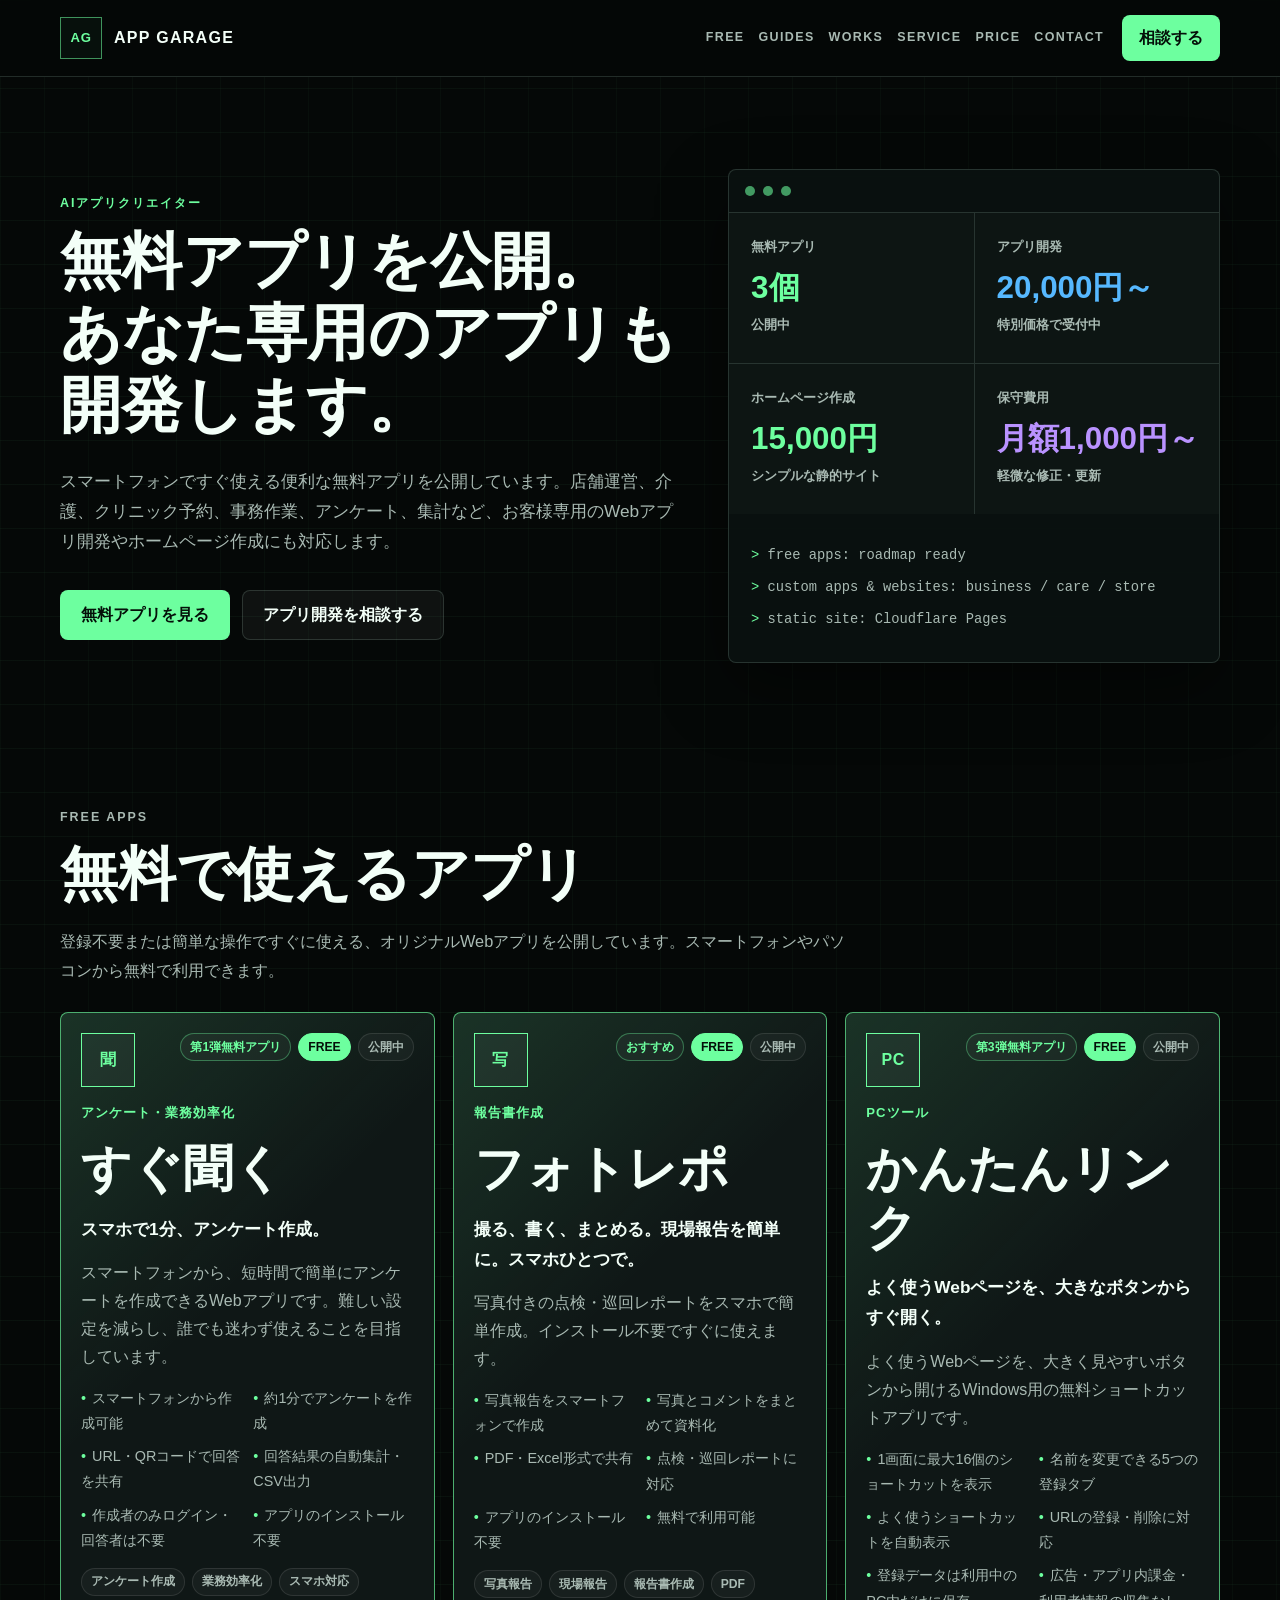
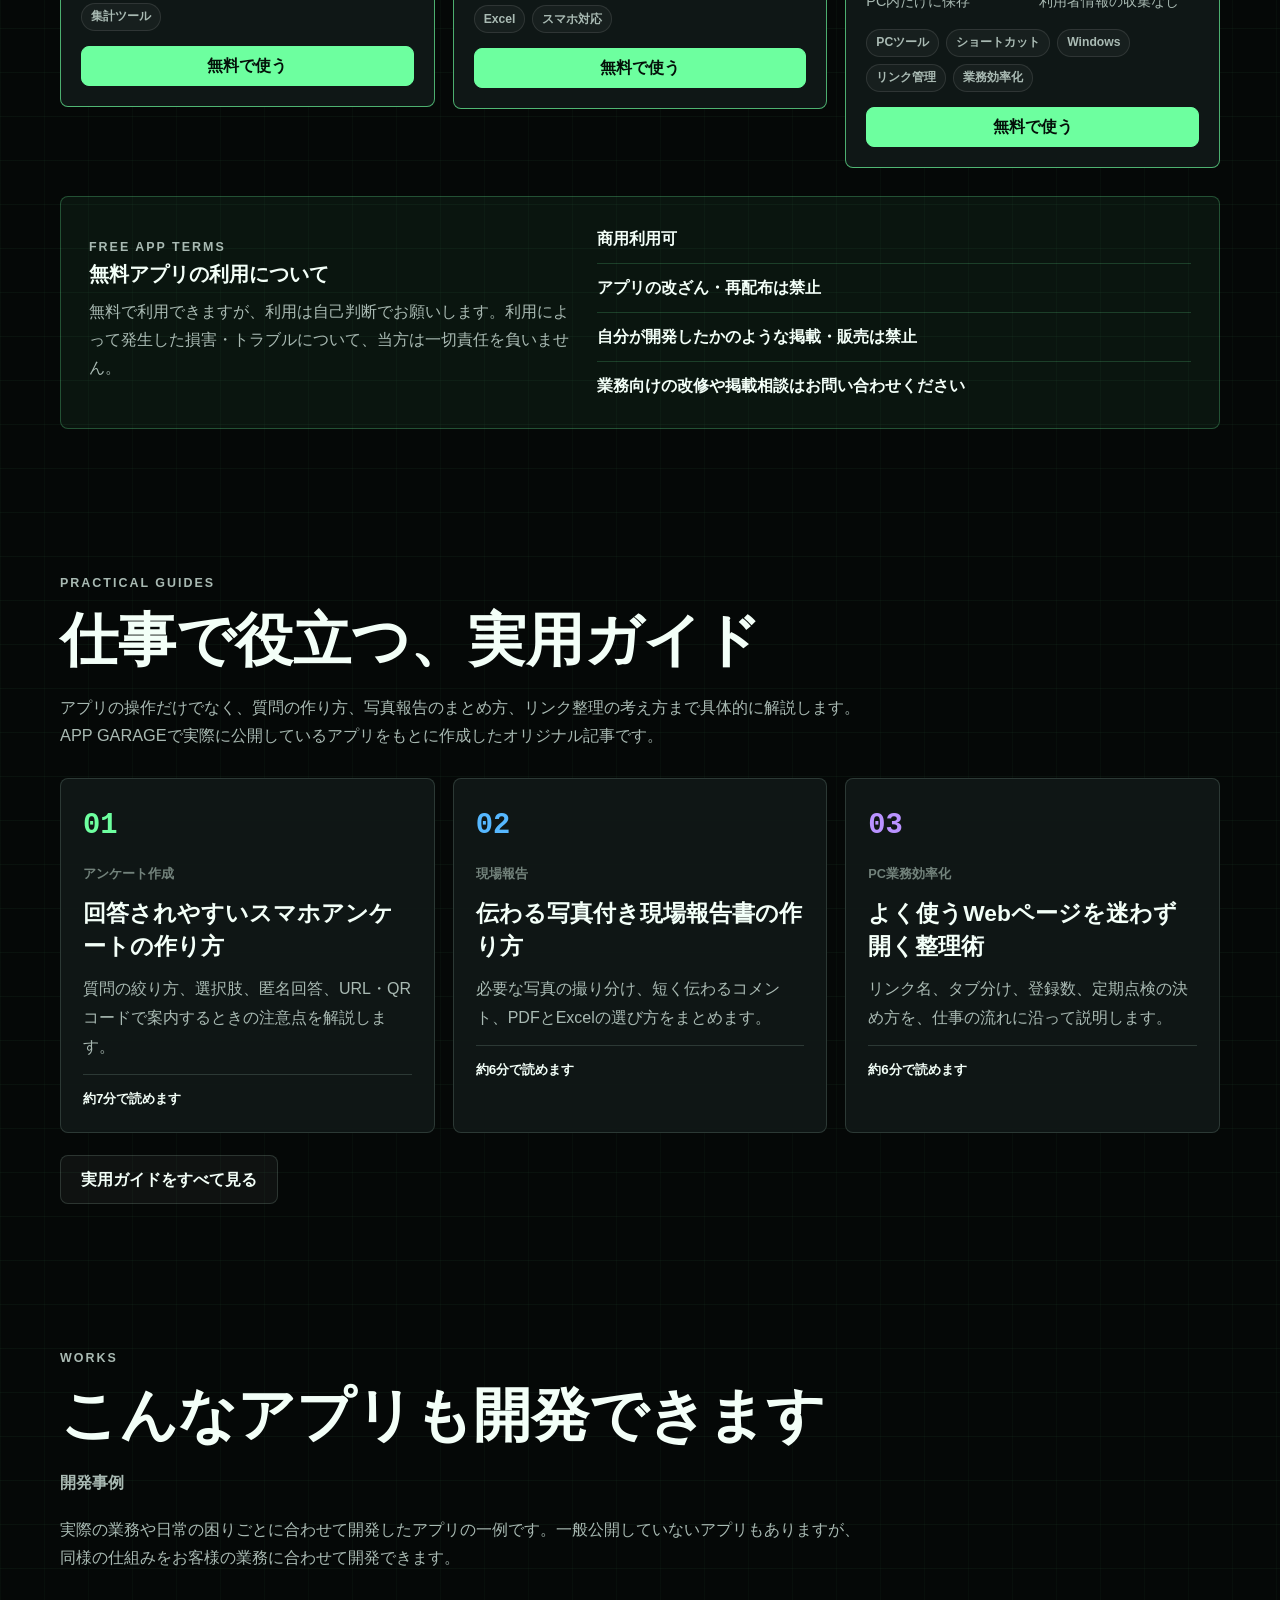
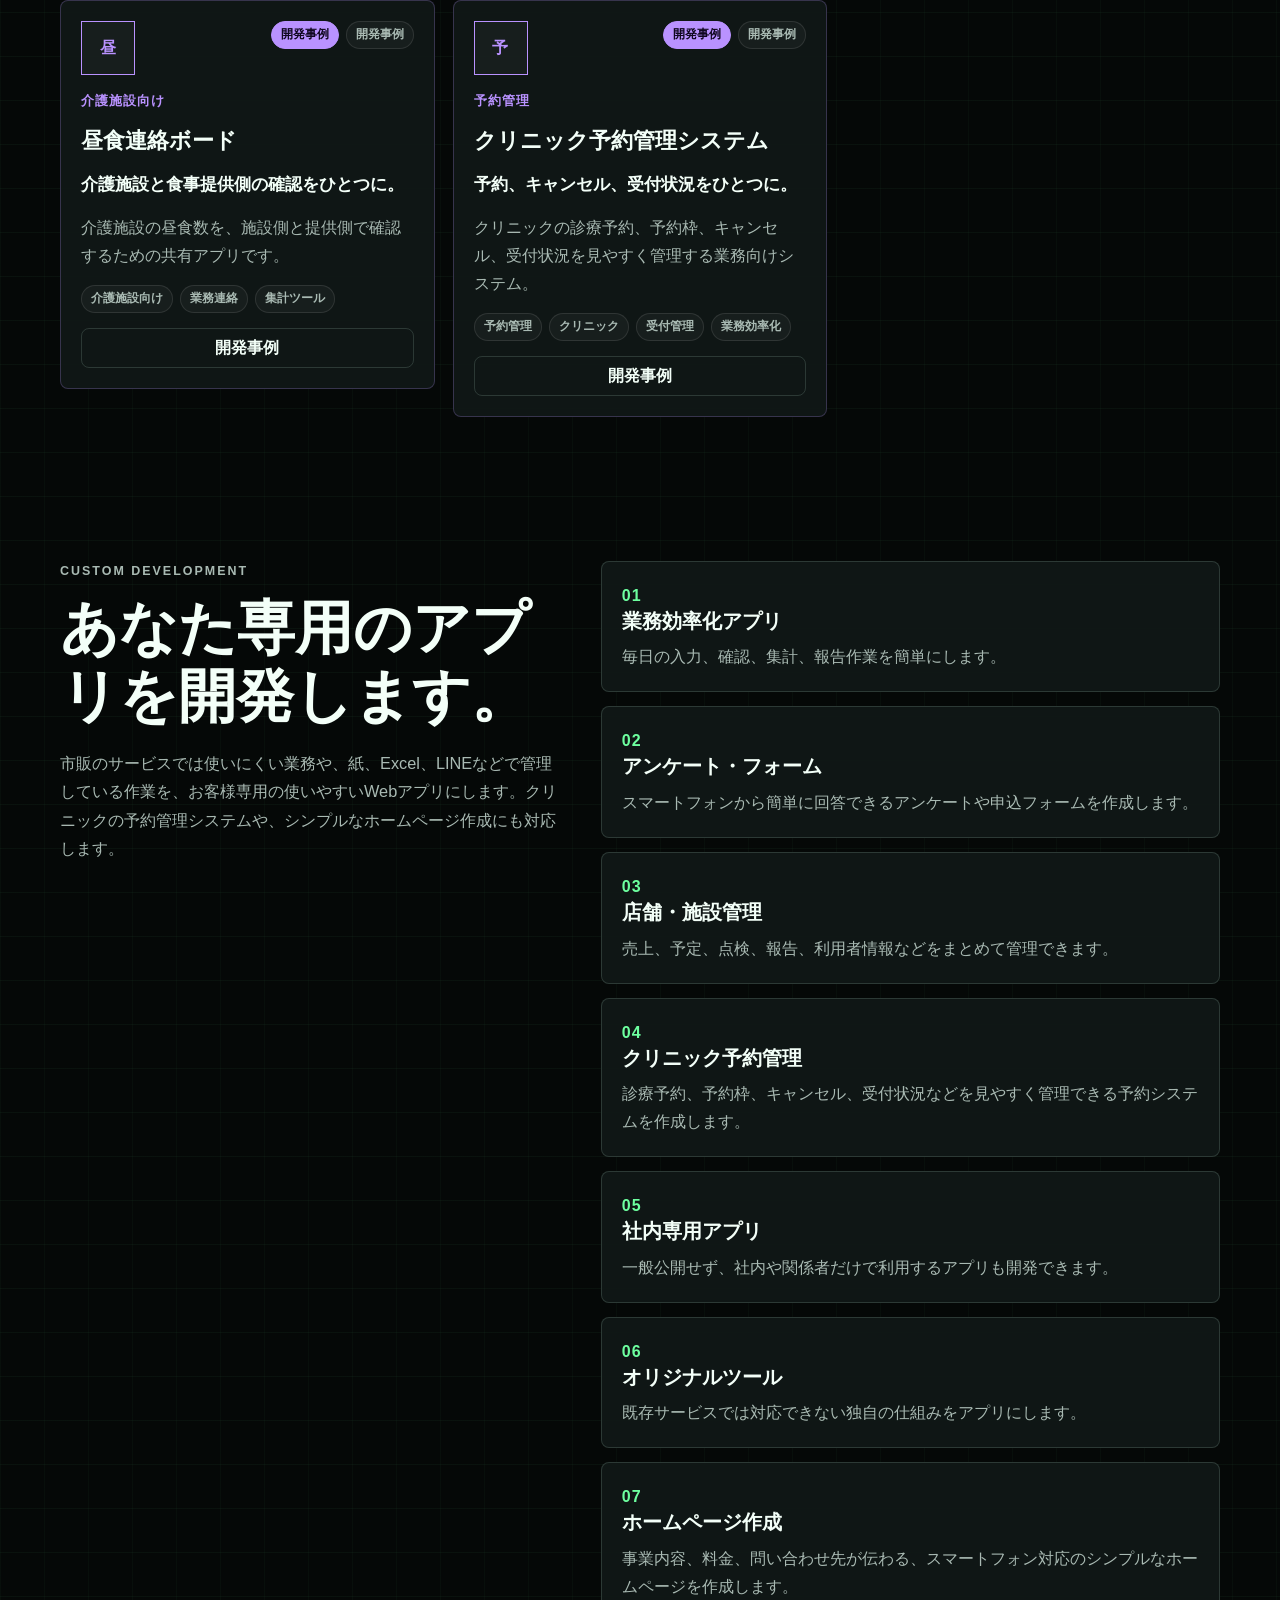
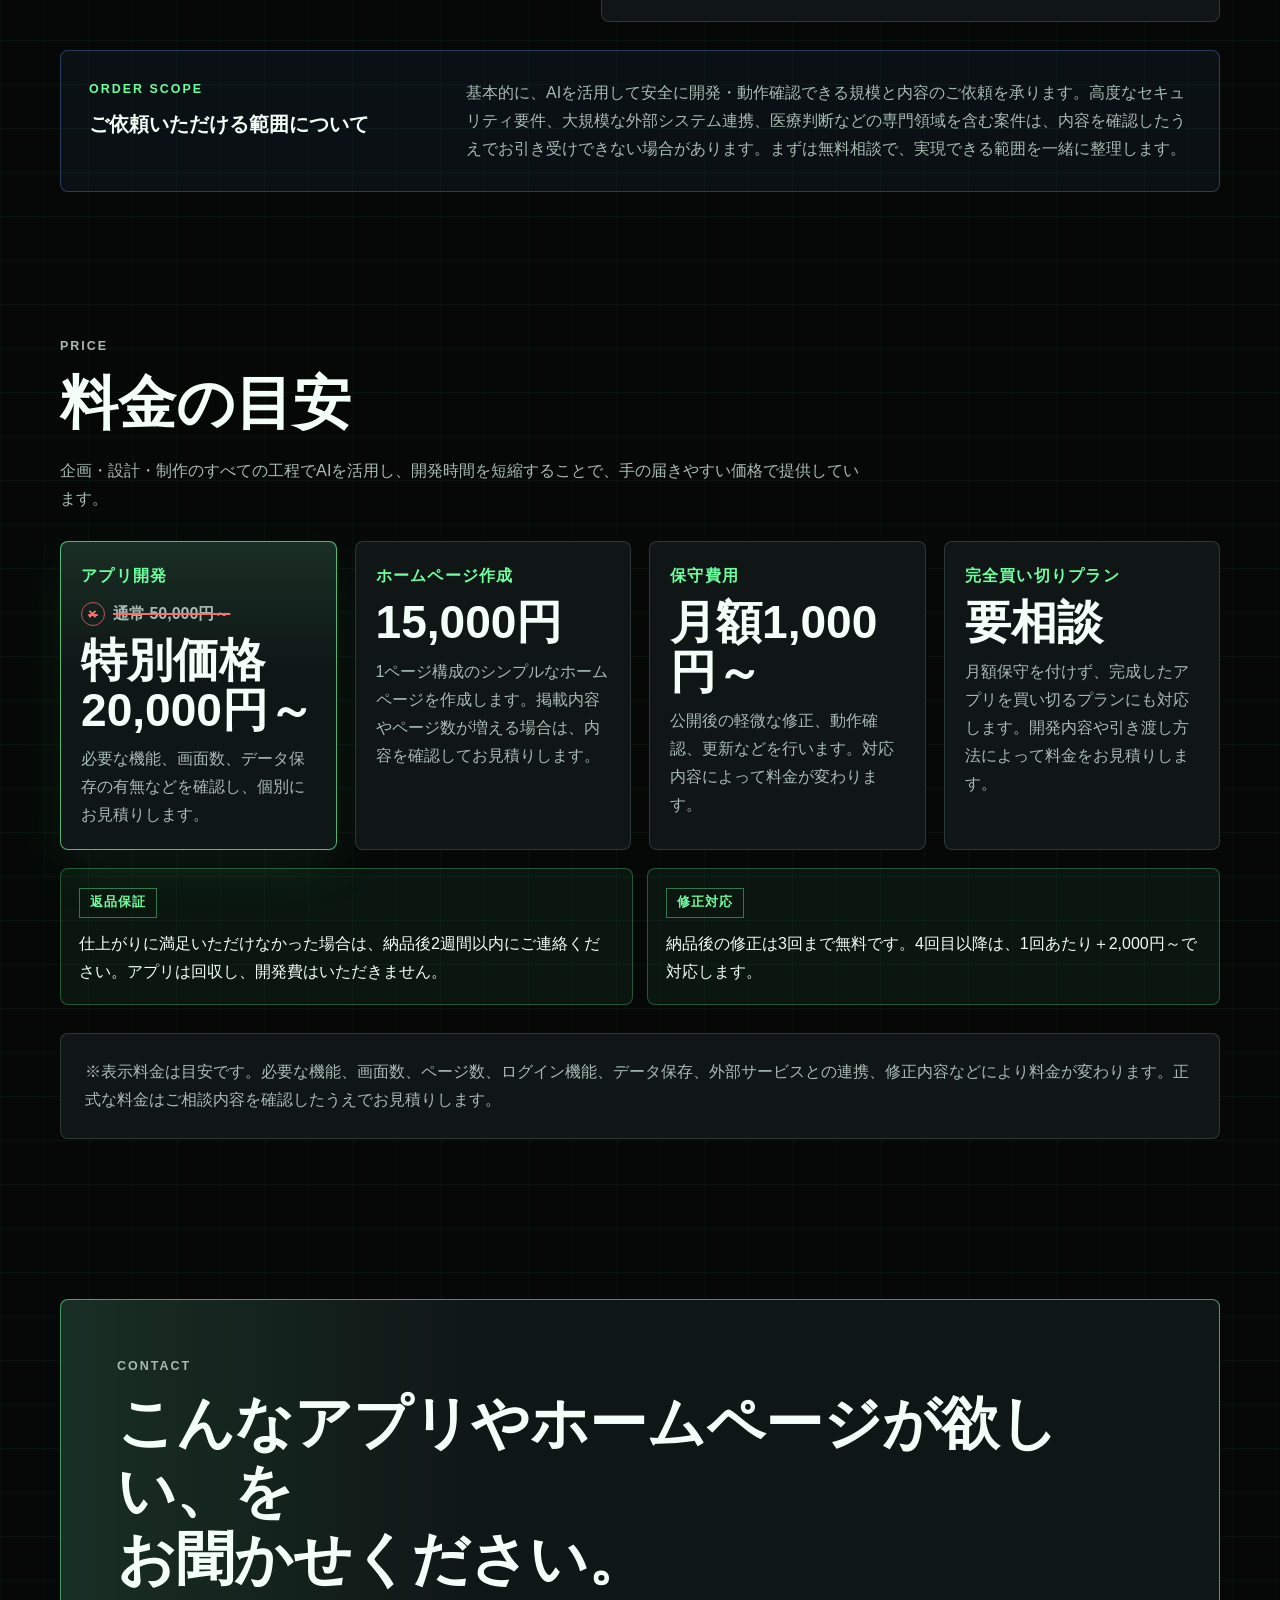
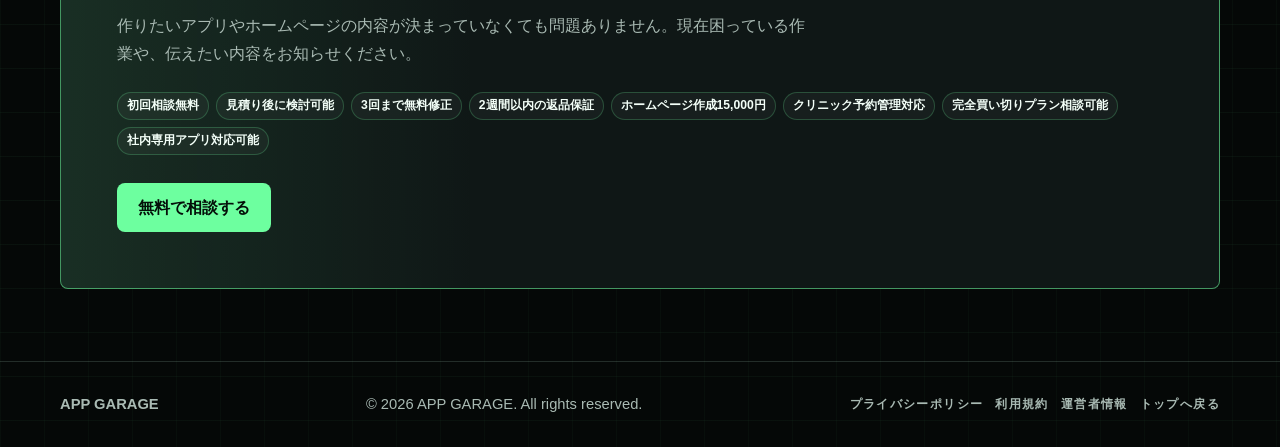
==== commit 271853c7: "Polish homepage hero typography" ====
--- a/index.html
+++ b/index.html
@@ -19,7 +19,7 @@
     <meta name="google-adsense-account" content="ca-pub-1847456128680028">
     <link rel="canonical" href="https://app-garage.pages.dev/">
     <link rel="icon" href="assets/icons/favicon.svg" type="image/svg+xml">
-    <link rel="stylesheet" href="styles.css?v=20260730-guides">
+    <link rel="stylesheet" href="styles.css?v=20260730-review">
     <script src="js/app-data.js?v=20260730-guides" defer></script>
     <script src="script.js?v=20260730-guides" defer></script>
     <script type="application/ld+json">
@@ -67,8 +67,9 @@
           <div class="hero-copy reveal">
             <p class="section-kicker">AIアプリクリエイター</p>
             <h1 id="hero-title">
-              無料アプリを公開。<br>
-              あなた専用のアプリも開発します。
+              <span class="hero-title-line">無料アプリを公開。</span>
+              <span class="hero-title-line">あなた専用のアプリも</span>
+              <span class="hero-title-line">開発します。</span>
             </h1>
             <p>
               スマートフォンですぐ使える便利な無料アプリを公開しています。店舗運営、介護、クリニック予約、事務作業、アンケート、集計など、お客様専用のWebアプリ開発やホームページ作成にも対応します。
--- a/styles.css
+++ b/styles.css
@@ -217,8 +217,8 @@
 
 .hero-grid {
   display: grid;
-  grid-template-columns: minmax(0, 1.06fr) minmax(330px, 0.94fr);
-  gap: 48px;
+  grid-template-columns: minmax(0, 1.12fr) minmax(400px, 0.88fr);
+  gap: 42px;
   align-items: center;
 }
 
@@ -249,6 +249,14 @@
   font-size: clamp(2.25rem, 6.2vw, 5.1rem);
 }
 
+.hero h1 {
+  font-size: clamp(2.25rem, 4.8vw, 3.8rem);
+}
+
+.hero-title-line {
+  display: block;
+}
+
 h2 {
   font-size: clamp(2rem, 4.5vw, 3.75rem);
 }
@@ -324,8 +332,10 @@
   display: block;
   margin: 12px 0 8px;
   color: var(--accent);
-  font-size: clamp(1.6rem, 3.2vw, 2.5rem);
+  font-size: clamp(1.55rem, 2.45vw, 2rem);
+  font-variant-numeric: tabular-nums;
   line-height: 1.1;
+  white-space: nowrap;
 }
 
 .metric-build strong {
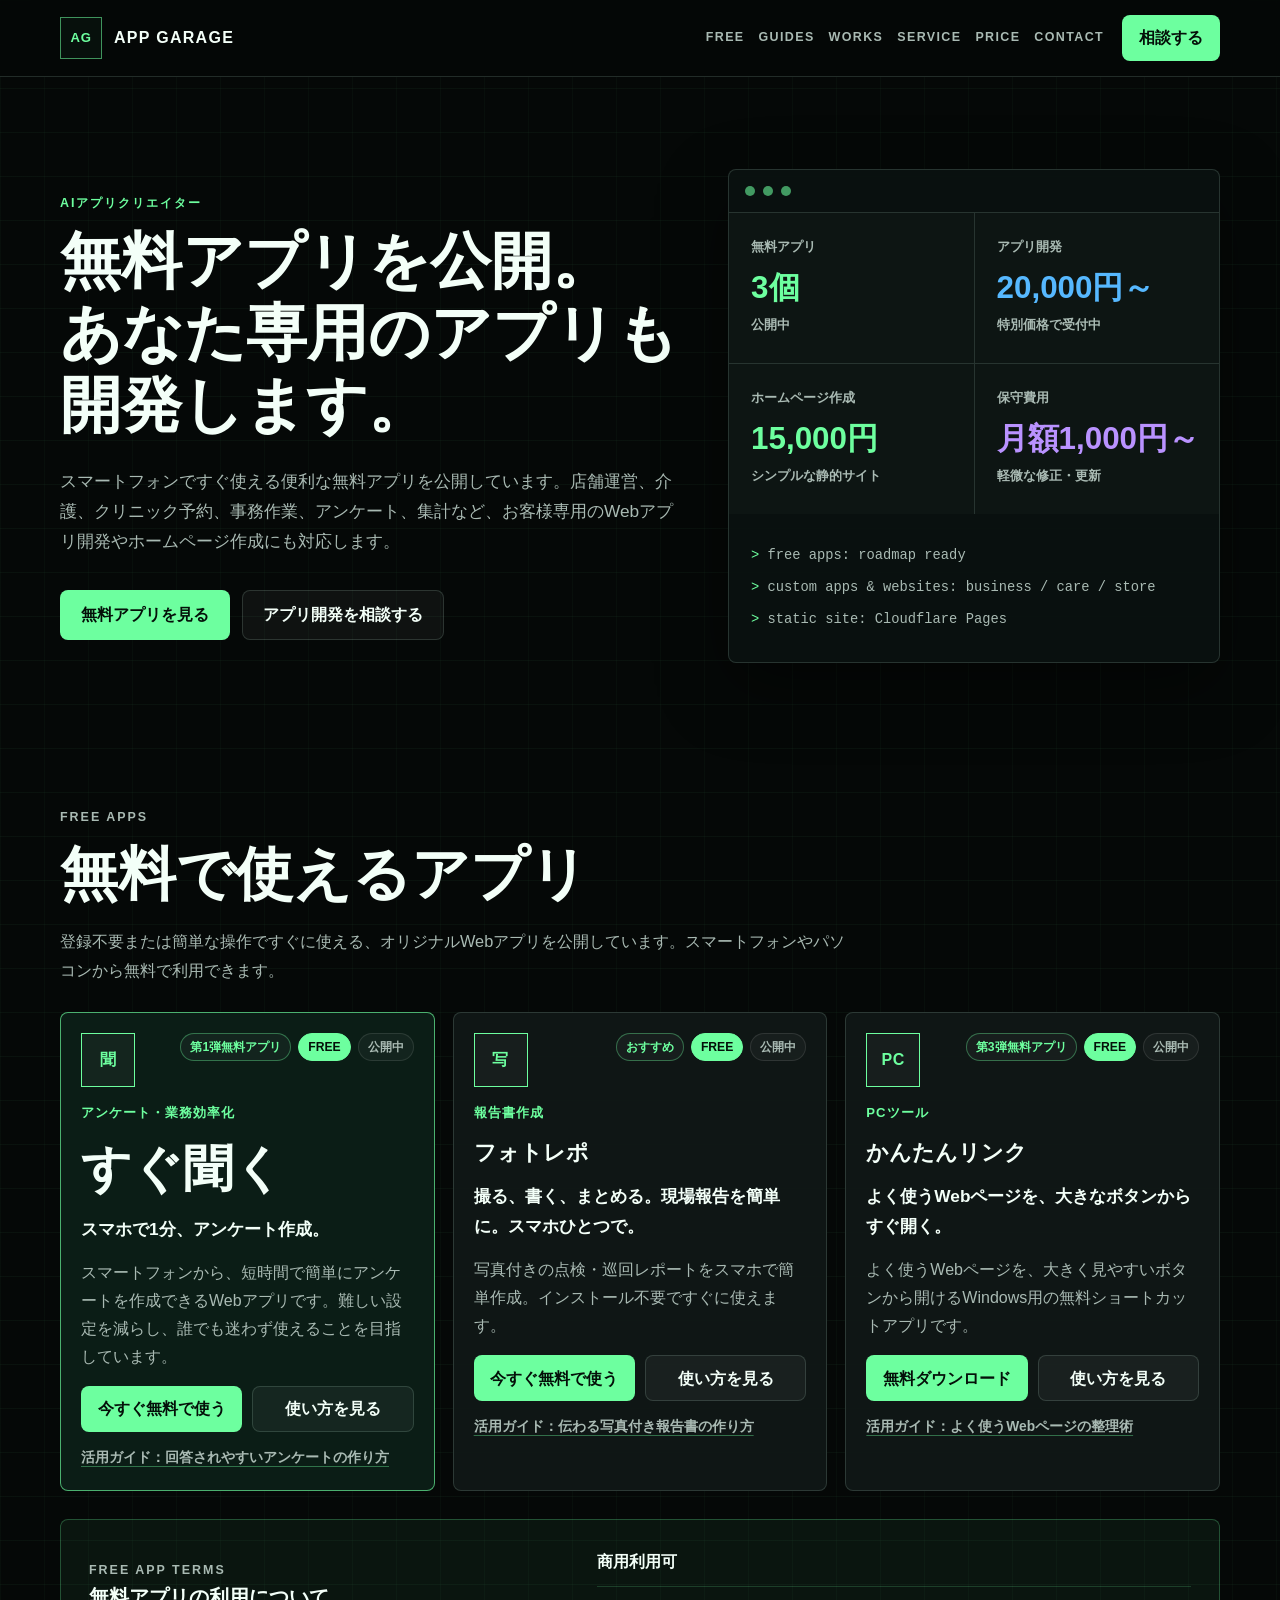
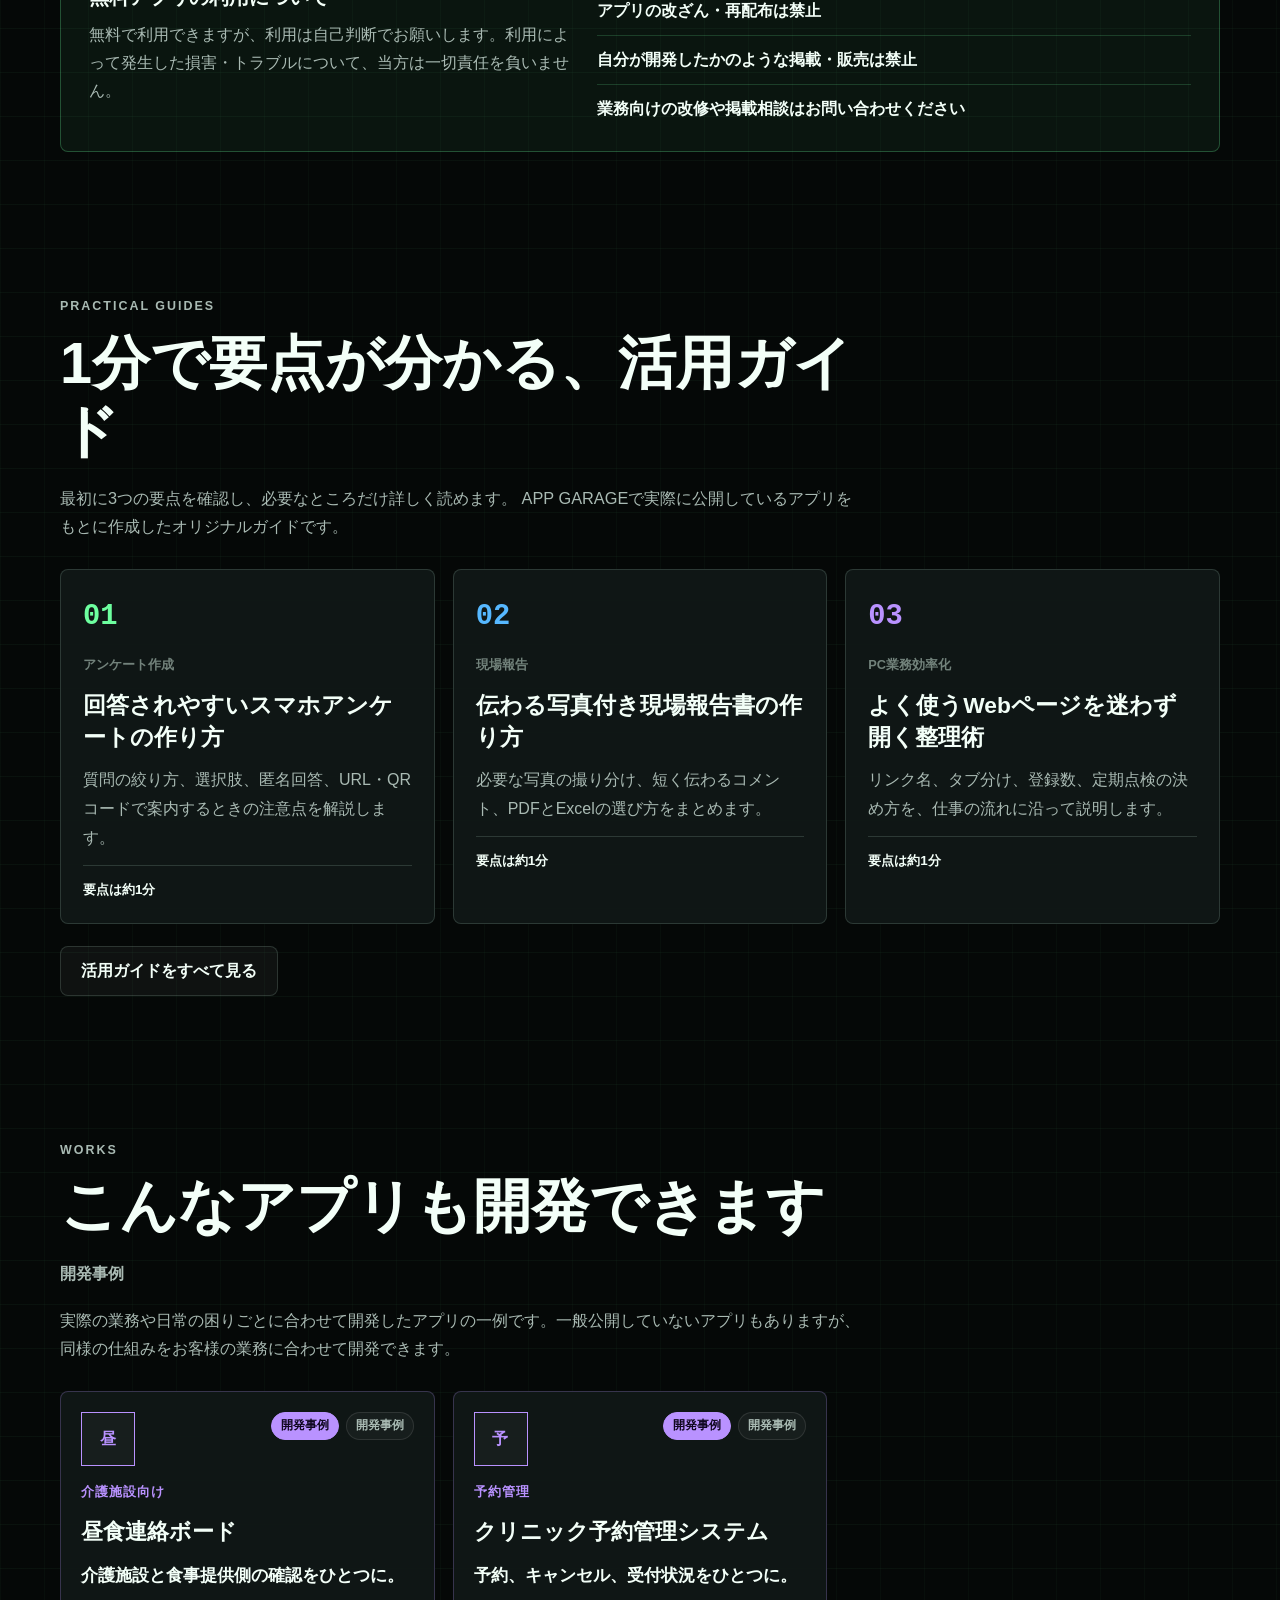
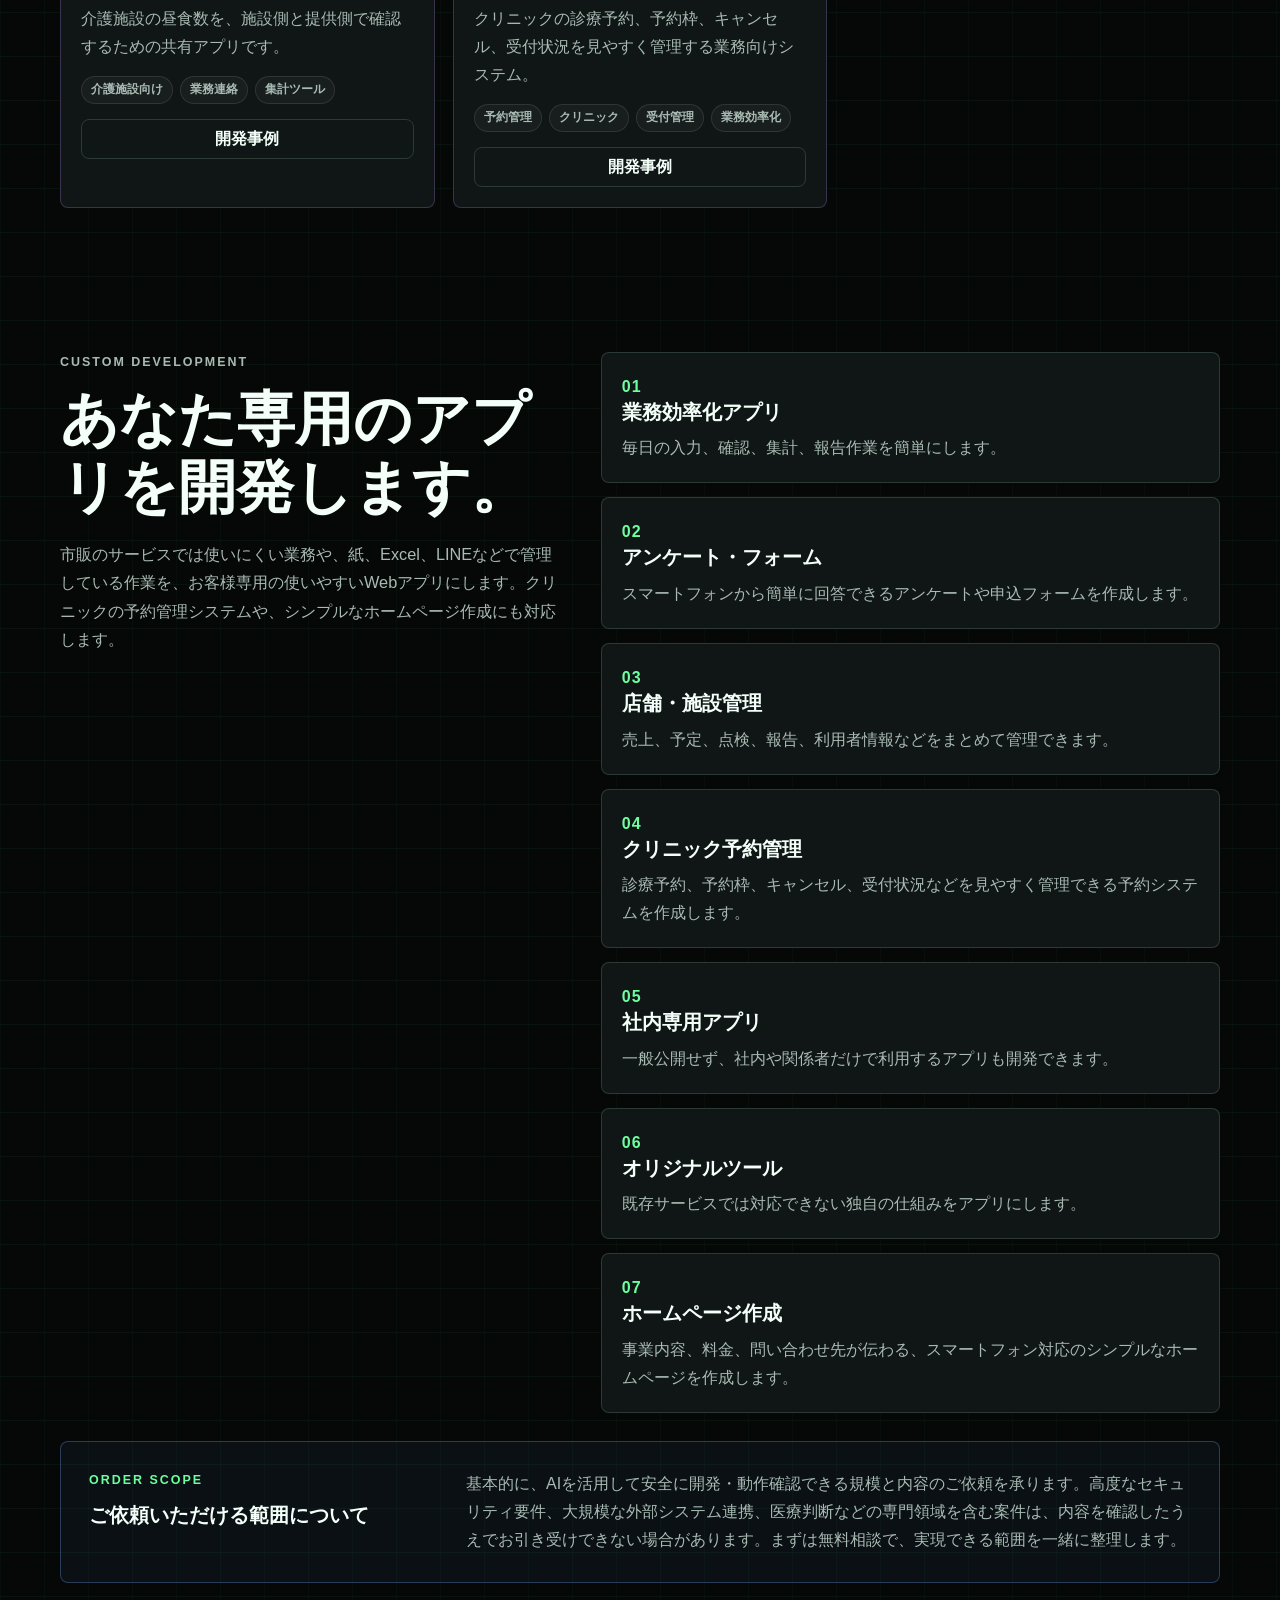
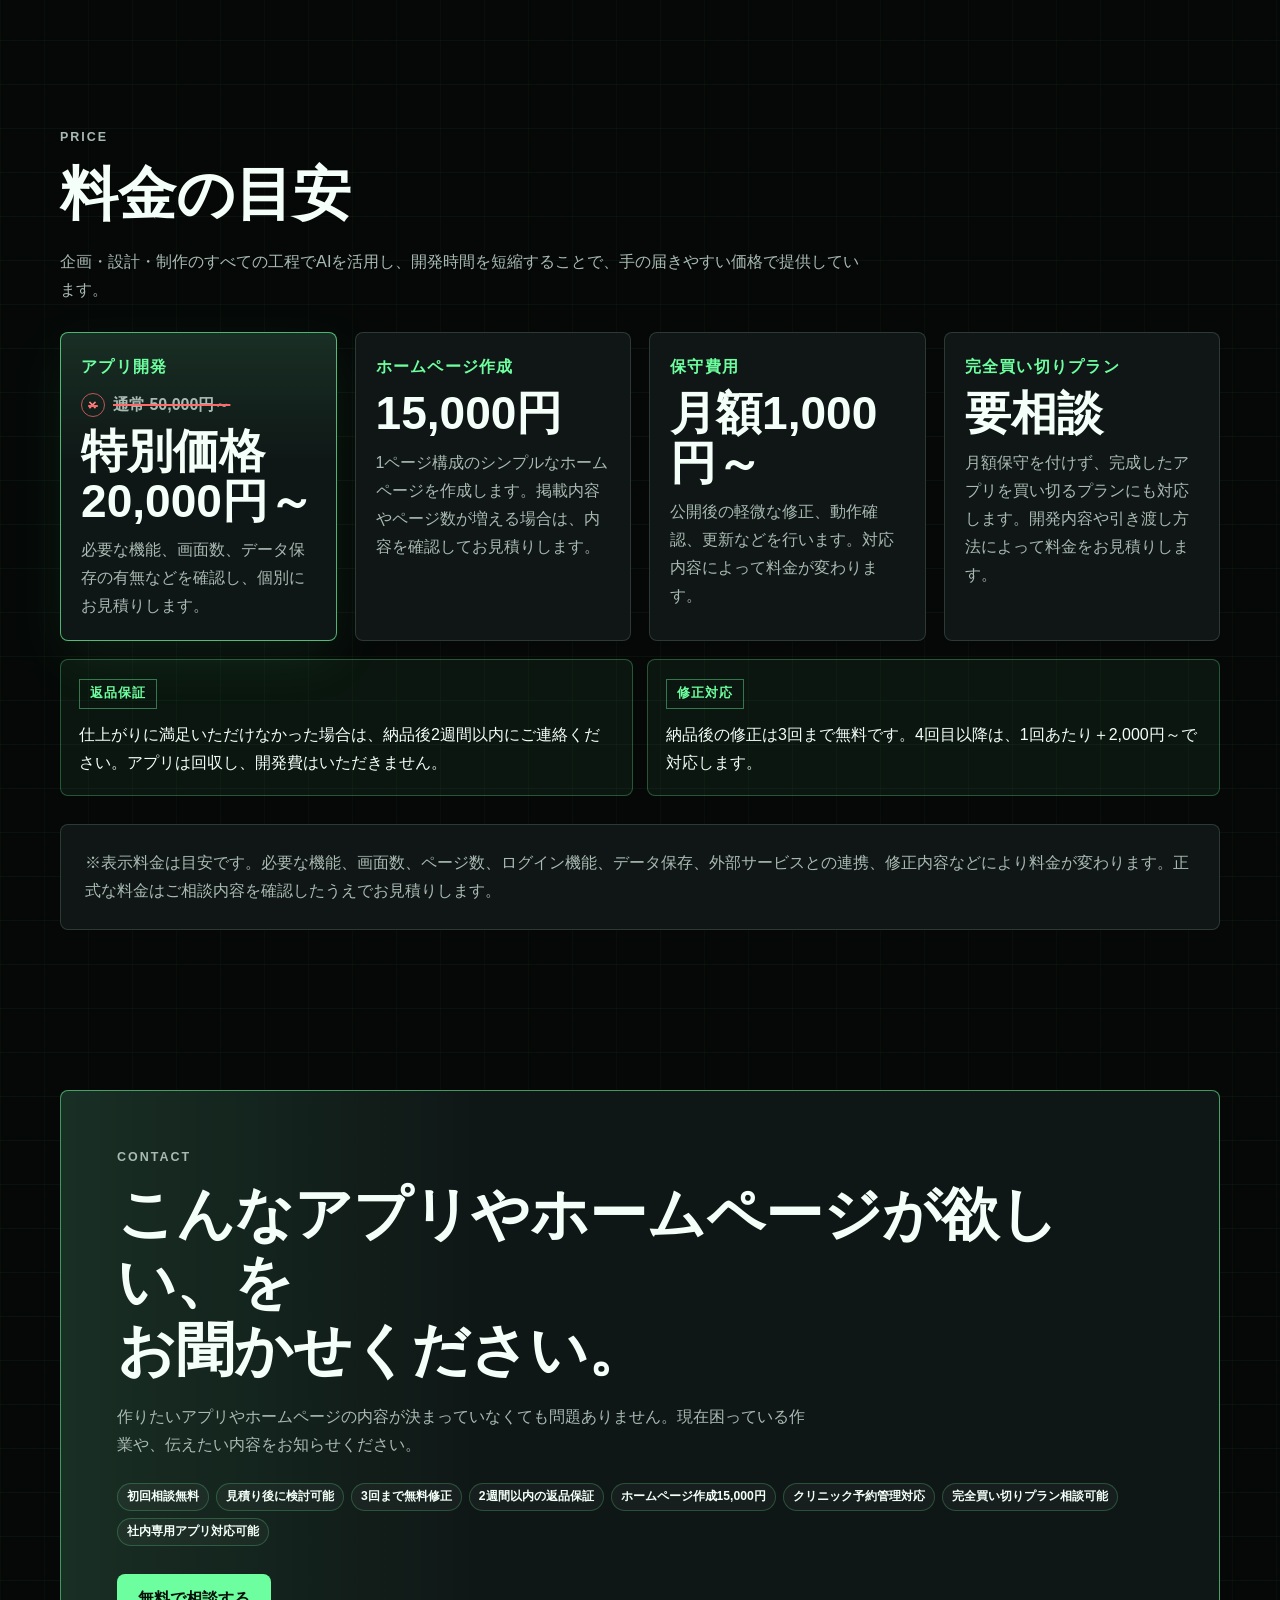
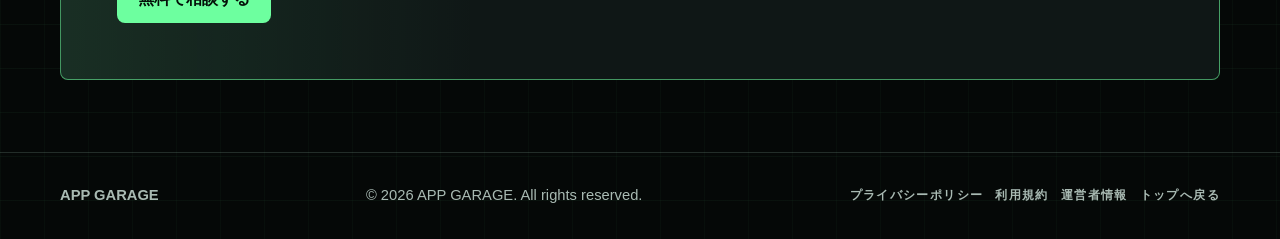
==== commit dfa6260d: "Simplify free app navigation and guides" ====
--- a/index.html
+++ b/index.html
@@ -19,9 +19,9 @@
     <meta name="google-adsense-account" content="ca-pub-1847456128680028">
     <link rel="canonical" href="https://app-garage.pages.dev/">
     <link rel="icon" href="assets/icons/favicon.svg" type="image/svg+xml">
-    <link rel="stylesheet" href="styles.css?v=20260730-review">
-    <script src="js/app-data.js?v=20260730-guides" defer></script>
-    <script src="script.js?v=20260730-guides" defer></script>
+    <link rel="stylesheet" href="styles.css?v=20260730-ux">
+    <script src="js/app-data.js?v=20260730-ux" defer></script>
+    <script src="script.js?v=20260730-ux" defer></script>
     <script type="application/ld+json">
       {
         "@context": "https://schema.org",
@@ -146,10 +146,10 @@
       <section class="guide-section section-shell" id="guides" aria-labelledby="guides-title">
         <div class="section-heading reveal">
           <p class="section-kicker">PRACTICAL GUIDES</p>
-          <h2 id="guides-title">仕事で役立つ、実用ガイド</h2>
-          <p>
-            アプリの操作だけでなく、質問の作り方、写真報告のまとめ方、リンク整理の考え方まで具体的に解説します。
-            APP GARAGEで実際に公開しているアプリをもとに作成したオリジナル記事です。
+          <h2 id="guides-title">1分で要点が分かる、活用ガイド</h2>
+          <p>
+            最初に3つの要点を確認し、必要なところだけ詳しく読めます。
+            APP GARAGEで実際に公開しているアプリをもとに作成したオリジナルガイドです。
           </p>
         </div>
         <div class="guide-grid">
@@ -158,25 +158,25 @@
             <p class="guide-category">アンケート作成</p>
             <h3>回答されやすいスマホアンケートの作り方</h3>
             <p>質問の絞り方、選択肢、匿名回答、URL・QRコードで案内するときの注意点を解説します。</p>
-            <span class="guide-read">約7分で読めます</span>
+            <span class="guide-read">要点は約1分</span>
           </a>
           <a class="guide-card reveal" href="guides/photo-report.html">
             <span class="guide-number">02</span>
             <p class="guide-category">現場報告</p>
             <h3>伝わる写真付き現場報告書の作り方</h3>
             <p>必要な写真の撮り分け、短く伝わるコメント、PDFとExcelの選び方をまとめます。</p>
-            <span class="guide-read">約6分で読めます</span>
+            <span class="guide-read">要点は約1分</span>
           </a>
           <a class="guide-card reveal" href="guides/pc-shortcuts.html">
             <span class="guide-number">03</span>
             <p class="guide-category">PC業務効率化</p>
             <h3>よく使うWebページを迷わず開く整理術</h3>
             <p>リンク名、タブ分け、登録数、定期点検の決め方を、仕事の流れに沿って説明します。</p>
-            <span class="guide-read">約6分で読めます</span>
+            <span class="guide-read">要点は約1分</span>
           </a>
         </div>
         <div class="section-action reveal">
-          <a class="button button-secondary" href="guides/">実用ガイドをすべて見る</a>
+          <a class="button button-secondary" href="guides/">活用ガイドをすべて見る</a>
         </div>
       </section>
 
--- a/styles.css
+++ b/styles.css
@@ -555,6 +555,7 @@
 .app-card-button {
   display: grid;
   width: 100%;
+  height: 100%;
   min-height: 306px;
   align-content: start;
   gap: 15px;
@@ -564,31 +565,36 @@
   background: rgba(16, 24, 23, 0.94);
   padding: 20px;
   text-align: left;
-  cursor: pointer;
   transition:
     transform 180ms ease,
     border-color 180ms ease,
     background-color 180ms ease;
 }
 
-.app-card-button:hover,
-.app-card-button:focus-visible {
+button.app-card-button {
+  cursor: pointer;
+}
+
+button.app-card-button:hover,
+button.app-card-button:focus-visible {
   transform: translateY(-3px);
   border-color: var(--app-accent);
   background: rgba(19, 31, 28, 0.98);
   outline: none;
 }
 
+.app-card-surface {
+  cursor: default;
+}
+
 .app-card.is-featured {
   grid-row: span 1;
 }
 
 .app-card.is-featured .app-card-button {
-  min-height: 430px;
+  min-height: 0;
   border-color: rgba(109, 255, 159, 0.65);
-  background:
-    linear-gradient(135deg, rgba(109, 255, 159, 0.12), transparent 42%),
-    rgba(16, 24, 23, 0.96);
+  background: rgba(12, 30, 23, 0.98);
 }
 
 .type-development .app-card-button {
@@ -736,6 +742,41 @@
   color: #041009;
   background: var(--accent);
   border-color: var(--accent);
+}
+
+.free-card-actions {
+  display: grid;
+  grid-template-columns: repeat(2, minmax(0, 1fr));
+  gap: 10px;
+  align-items: stretch;
+  margin-top: auto;
+}
+
+.free-card-actions .button {
+  width: 100%;
+  min-height: 46px;
+  padding: 10px 12px;
+}
+
+.free-card-unavailable {
+  grid-column: 1 / -1;
+  margin-top: 0;
+}
+
+.free-card-guide {
+  grid-column: 1 / -1;
+  color: var(--muted);
+  padding: 4px 0 0;
+  font-size: 0.86rem;
+  font-weight: 800;
+  text-decoration: underline;
+  text-decoration-color: rgba(109, 255, 159, 0.38);
+  text-underline-offset: 4px;
+}
+
+.free-card-guide:hover,
+.free-card-guide:focus-visible {
+  color: var(--ink);
 }
 
 .app-tools {
@@ -1107,6 +1148,62 @@
   font-weight: 800;
 }
 
+.product-quick-start {
+  display: grid;
+  grid-template-columns: minmax(260px, 0.8fr) minmax(0, 1.2fr);
+  gap: 28px;
+  align-items: center;
+  margin-top: 18px;
+  border-top: 1px solid rgba(109, 255, 159, 0.34);
+  border-bottom: 1px solid rgba(109, 255, 159, 0.34);
+  background: rgba(109, 255, 159, 0.035);
+  padding: 24px;
+}
+
+.product-quick-start h2 {
+  margin: 4px 0 0;
+  font-size: clamp(1.4rem, 3vw, 2rem);
+}
+
+.product-quick-start > div > p:last-child {
+  margin: 10px 0 0;
+  color: var(--muted);
+}
+
+.product-quick-start ol {
+  display: grid;
+  grid-template-columns: repeat(3, minmax(0, 1fr));
+  gap: 1px;
+  margin: 0;
+  padding: 1px;
+  background: var(--line);
+  list-style: none;
+}
+
+.product-quick-start li {
+  display: grid;
+  align-content: start;
+  gap: 6px;
+  min-width: 0;
+  background: var(--surface);
+  padding: 16px;
+}
+
+.product-quick-start li span {
+  color: var(--accent);
+  font-family: "SFMono-Regular", Consolas, "Liberation Mono", monospace;
+  font-size: 0.76rem;
+  font-weight: 900;
+}
+
+.product-quick-start li strong {
+  color: var(--ink);
+}
+
+.product-quick-start li small {
+  color: var(--muted);
+}
+
 .product-grid {
   grid-template-columns: repeat(4, minmax(0, 1fr));
   margin-top: 18px;
@@ -1133,6 +1230,7 @@
 .product-detail-card li {
   color: var(--muted);
   line-height: 1.85;
+  overflow-wrap: anywhere;
 }
 
 .product-detail-card {
@@ -1249,7 +1347,7 @@
 .guide-hub-hero h1,
 .guide-article-header h1 {
   margin: 0;
-  font-size: clamp(2.5rem, 7vw, 5rem);
+  font-size: 4.25rem;
   line-height: 1.08;
 }
 
@@ -1330,6 +1428,85 @@
   color: var(--ink);
   font-size: 0.9rem;
   font-weight: 800;
+}
+
+.guide-article .guide-quick-view {
+  margin: 0 0 38px;
+  border: 1px solid rgba(109, 255, 159, 0.34);
+  background: rgba(109, 255, 159, 0.045);
+  padding: clamp(20px, 4vw, 30px);
+}
+
+.guide-quick-heading {
+  display: grid;
+  grid-template-columns: minmax(340px, 0.9fr) minmax(260px, 1.1fr);
+  gap: 8px 28px;
+  align-items: end;
+}
+
+.guide-quick-heading .section-kicker {
+  grid-column: 1 / -1;
+}
+
+.guide-article .guide-quick-heading h2 {
+  margin: 0;
+}
+
+.guide-article .guide-quick-heading > p:last-child {
+  margin: 0;
+  color: var(--muted);
+  line-height: 1.75;
+}
+
+.guide-article .guide-quick-points {
+  display: grid;
+  grid-template-columns: repeat(3, minmax(0, 1fr));
+  gap: 1px;
+  margin: 24px 0 0;
+  padding: 1px;
+  background: var(--line);
+  list-style: none;
+}
+
+.guide-quick-points li {
+  display: grid;
+  align-content: start;
+  gap: 7px;
+  background: var(--surface);
+  padding: 18px;
+}
+
+.guide-quick-points span {
+  color: var(--accent);
+  font-family: "SFMono-Regular", Consolas, "Liberation Mono", monospace;
+  font-size: 0.78rem;
+  font-weight: 900;
+}
+
+.guide-quick-points strong {
+  color: var(--ink);
+  font-size: 1.05rem;
+}
+
+.guide-article .guide-quick-points p {
+  margin: 0;
+  color: var(--muted);
+  line-height: 1.7;
+}
+
+.guide-jump {
+  display: inline-flex;
+  margin-top: 18px;
+  color: var(--ink);
+  font-weight: 900;
+  text-decoration: underline;
+  text-decoration-color: rgba(109, 255, 159, 0.5);
+  text-underline-offset: 4px;
+}
+
+.guide-jump::after {
+  content: " ↓";
+  color: var(--accent);
 }
 
 .guide-toc {
@@ -1797,11 +1974,22 @@
     padding-top: 58px;
   }
 
+  .guide-hub-hero h1,
+  .guide-article-header h1 {
+    font-size: 3.5rem;
+  }
+
+  .guide-quick-heading {
+    grid-template-columns: 1fr;
+    align-items: start;
+  }
+
   .hero-grid,
   .service-grid,
   .scope-note,
   .editorial-note,
   .free-policy,
+  .product-quick-start,
   .app-tools {
     grid-template-columns: 1fr;
   }
@@ -1872,9 +2060,31 @@
     padding: 48px 0;
   }
 
+  .hero h1 {
+    font-size: 2.125rem;
+  }
+
+  .guide-hub-hero h1,
+  .guide-article-header h1 {
+    font-size: 2.5rem;
+  }
+
   .hero-actions,
   .button {
     width: 100%;
+  }
+
+  .free-card-actions {
+    grid-template-columns: 1fr;
+  }
+
+  .product-quick-start ol {
+    grid-template-columns: 1fr;
+  }
+
+  .free-card-guide,
+  .free-card-unavailable {
+    grid-column: auto;
   }
 
   .panel-grid,
@@ -1919,6 +2129,8 @@
   .use-case-grid,
   .guide-grid,
   .guide-example,
+  .guide-quick-heading,
+  .guide-quick-points,
   .photo-method,
   .guide-checklist,
   .article-meta {
@@ -1951,6 +2163,10 @@
     width: 100%;
   }
 
+  .guide-article .guide-quick-points {
+    grid-template-columns: 1fr;
+  }
+
   .product-steps li {
     grid-template-columns: 36px minmax(0, 1fr);
     gap: 4px 10px;
@@ -1963,6 +2179,23 @@
   .product-steps strong,
   .product-steps span {
     grid-column: 2;
+  }
+}
+
+@media (max-width: 380px) {
+  .hero h1 {
+    font-size: 2rem;
+  }
+
+  .guide-hub-hero h1,
+  .guide-article-header h1 {
+    font-size: 2.25rem;
+  }
+}
+
+@media (max-width: 340px) {
+  .hero h1 {
+    font-size: 1.75rem;
   }
 }
 
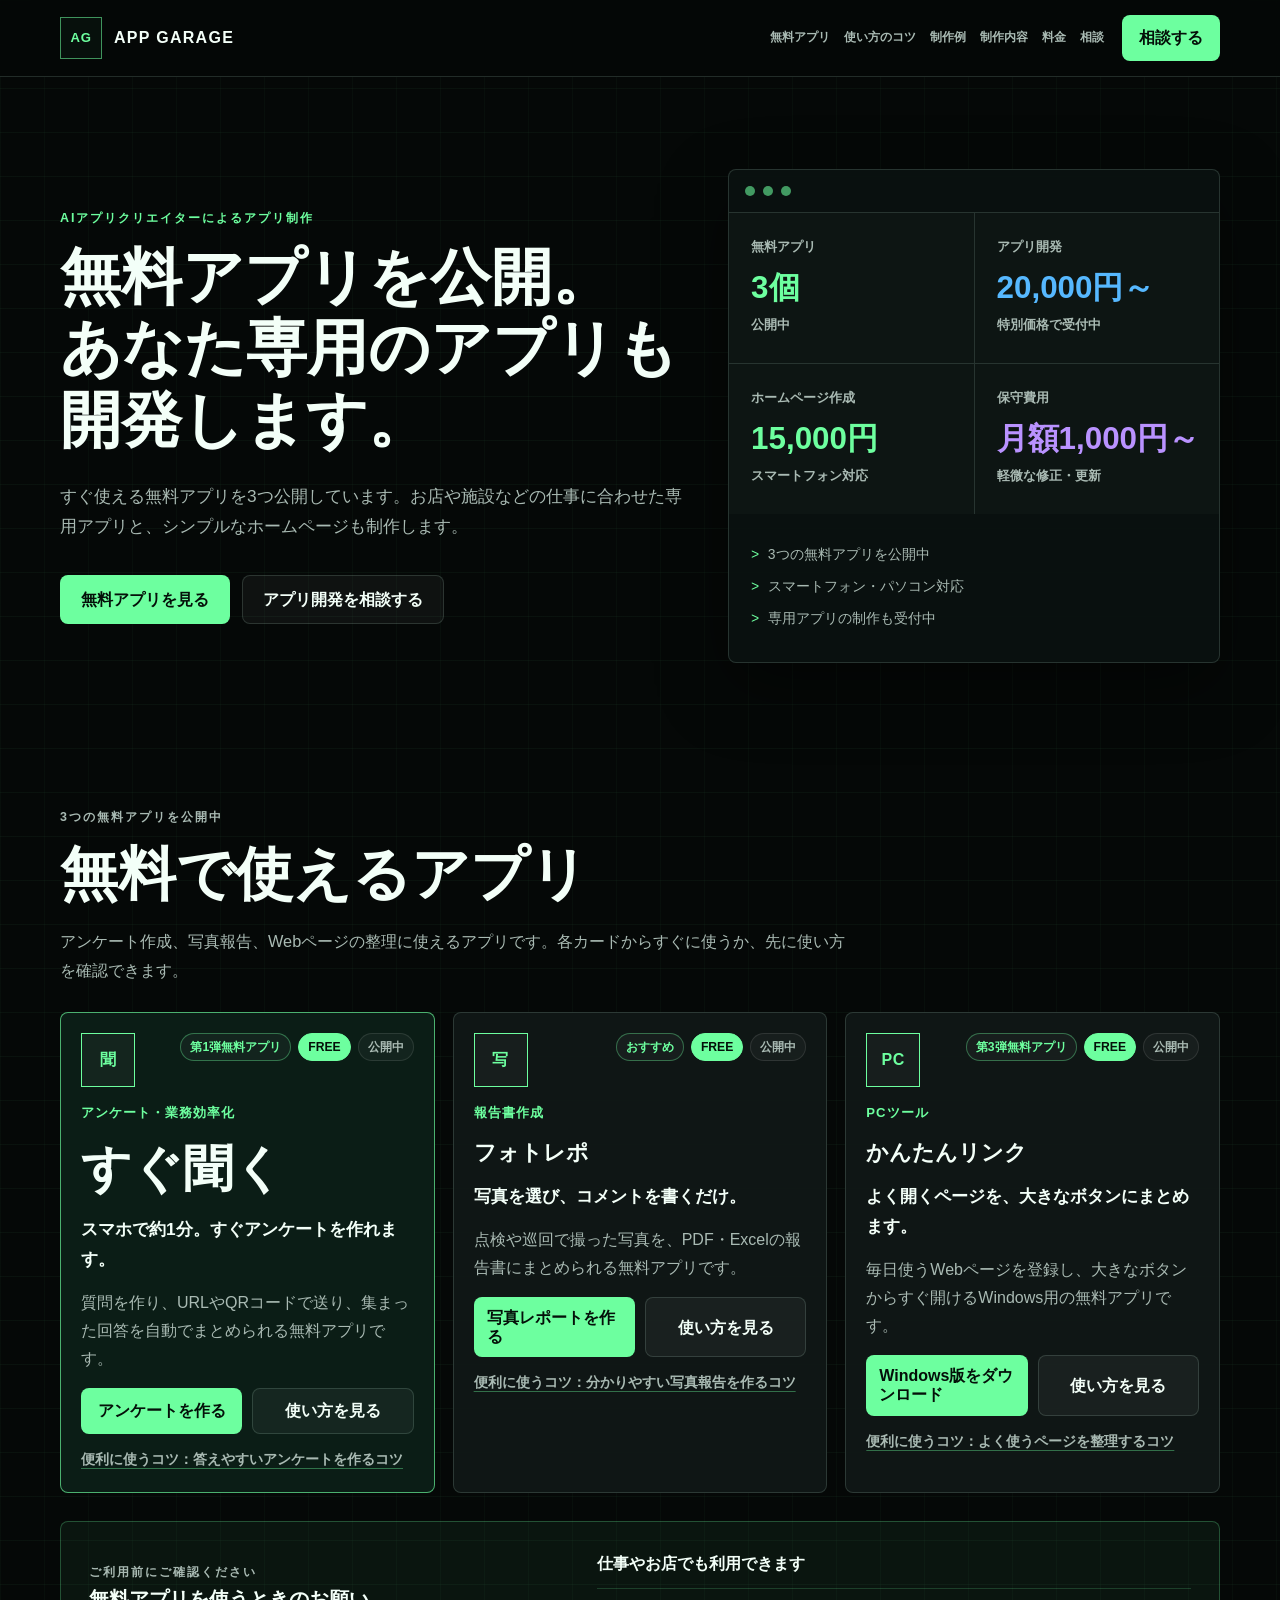
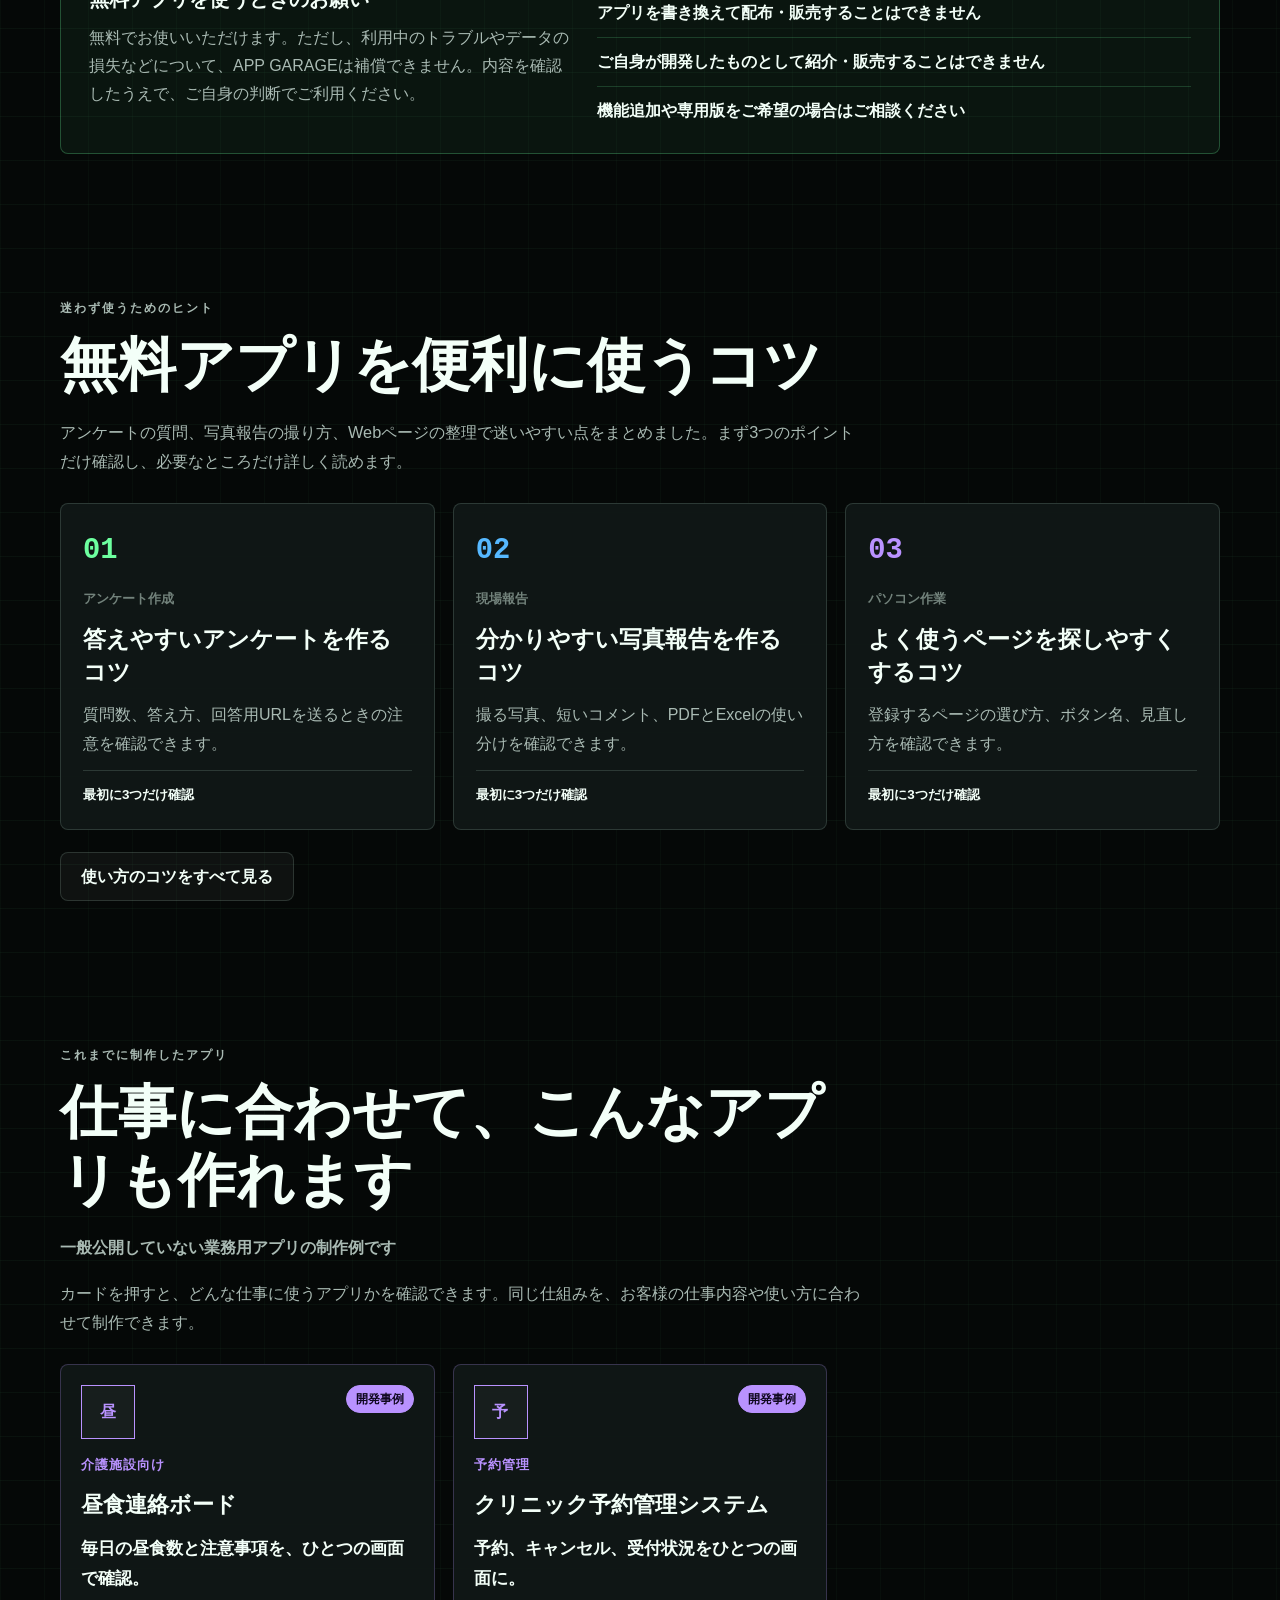
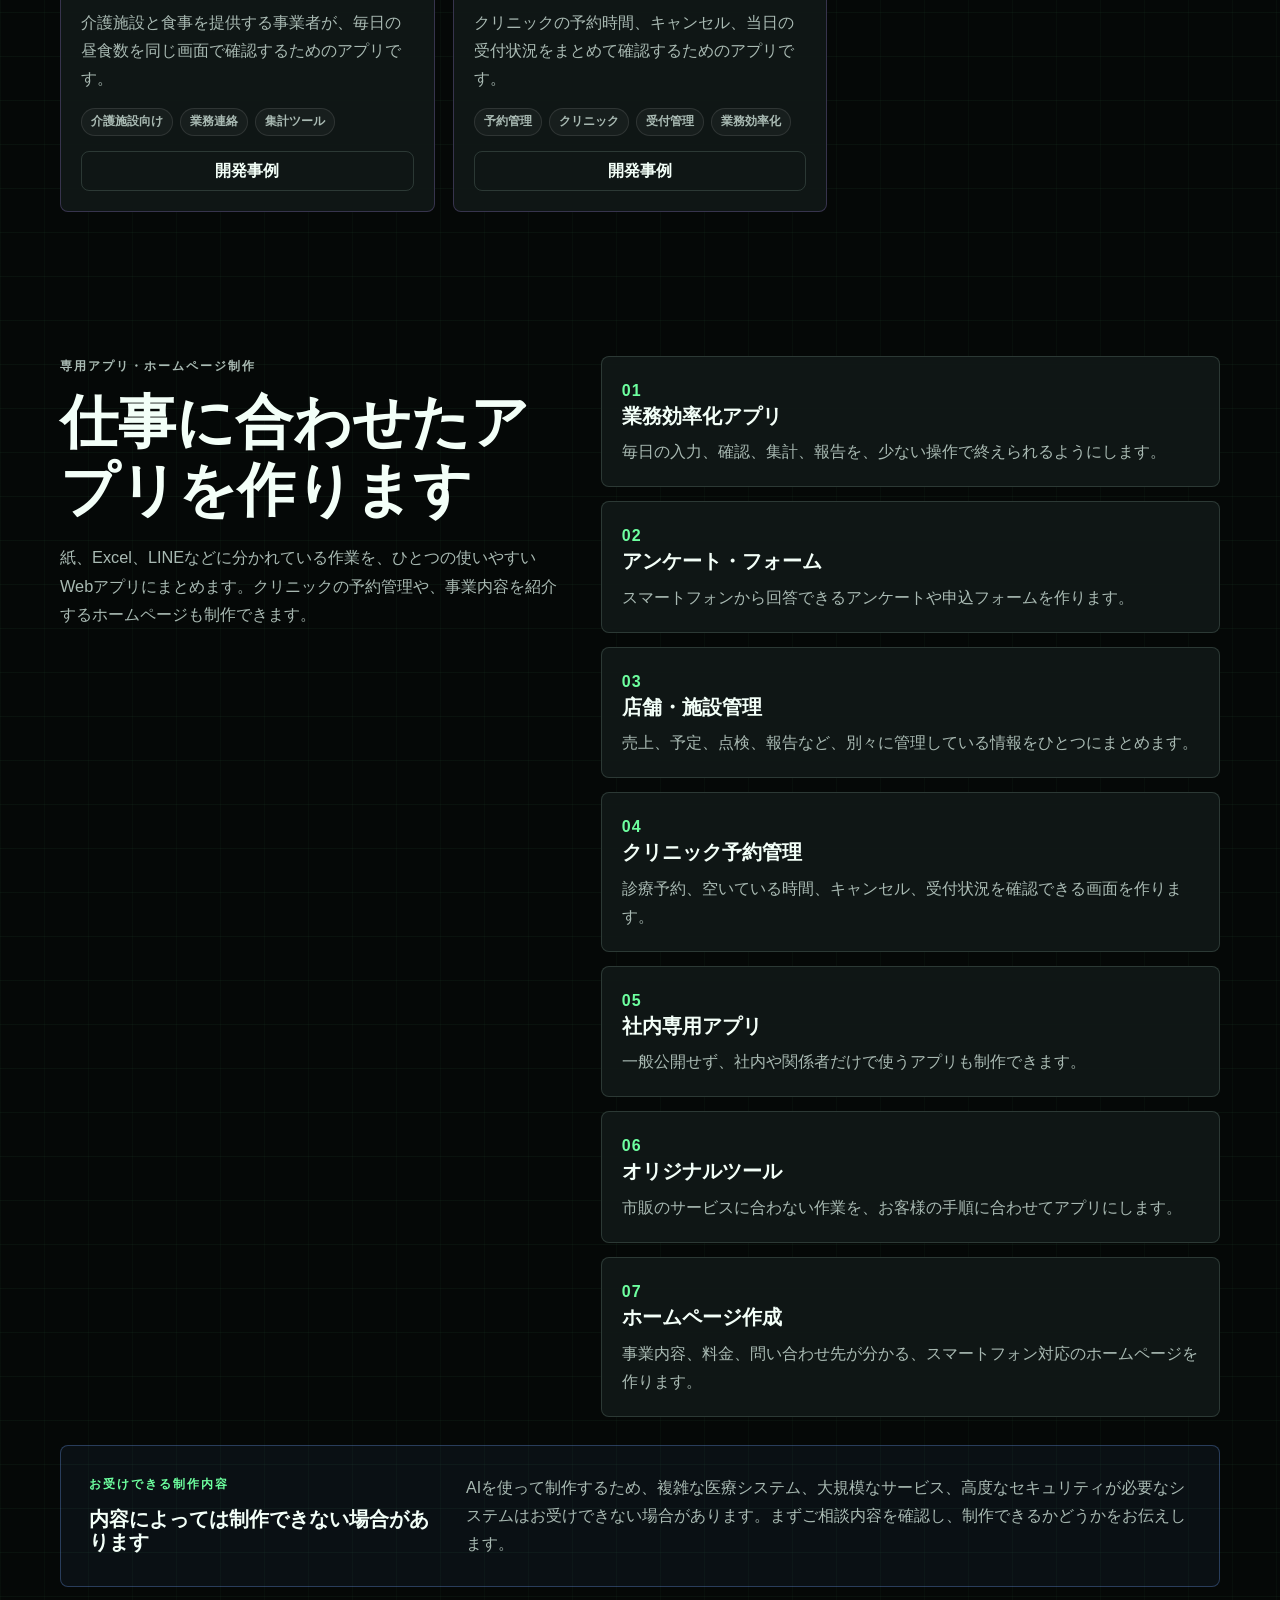
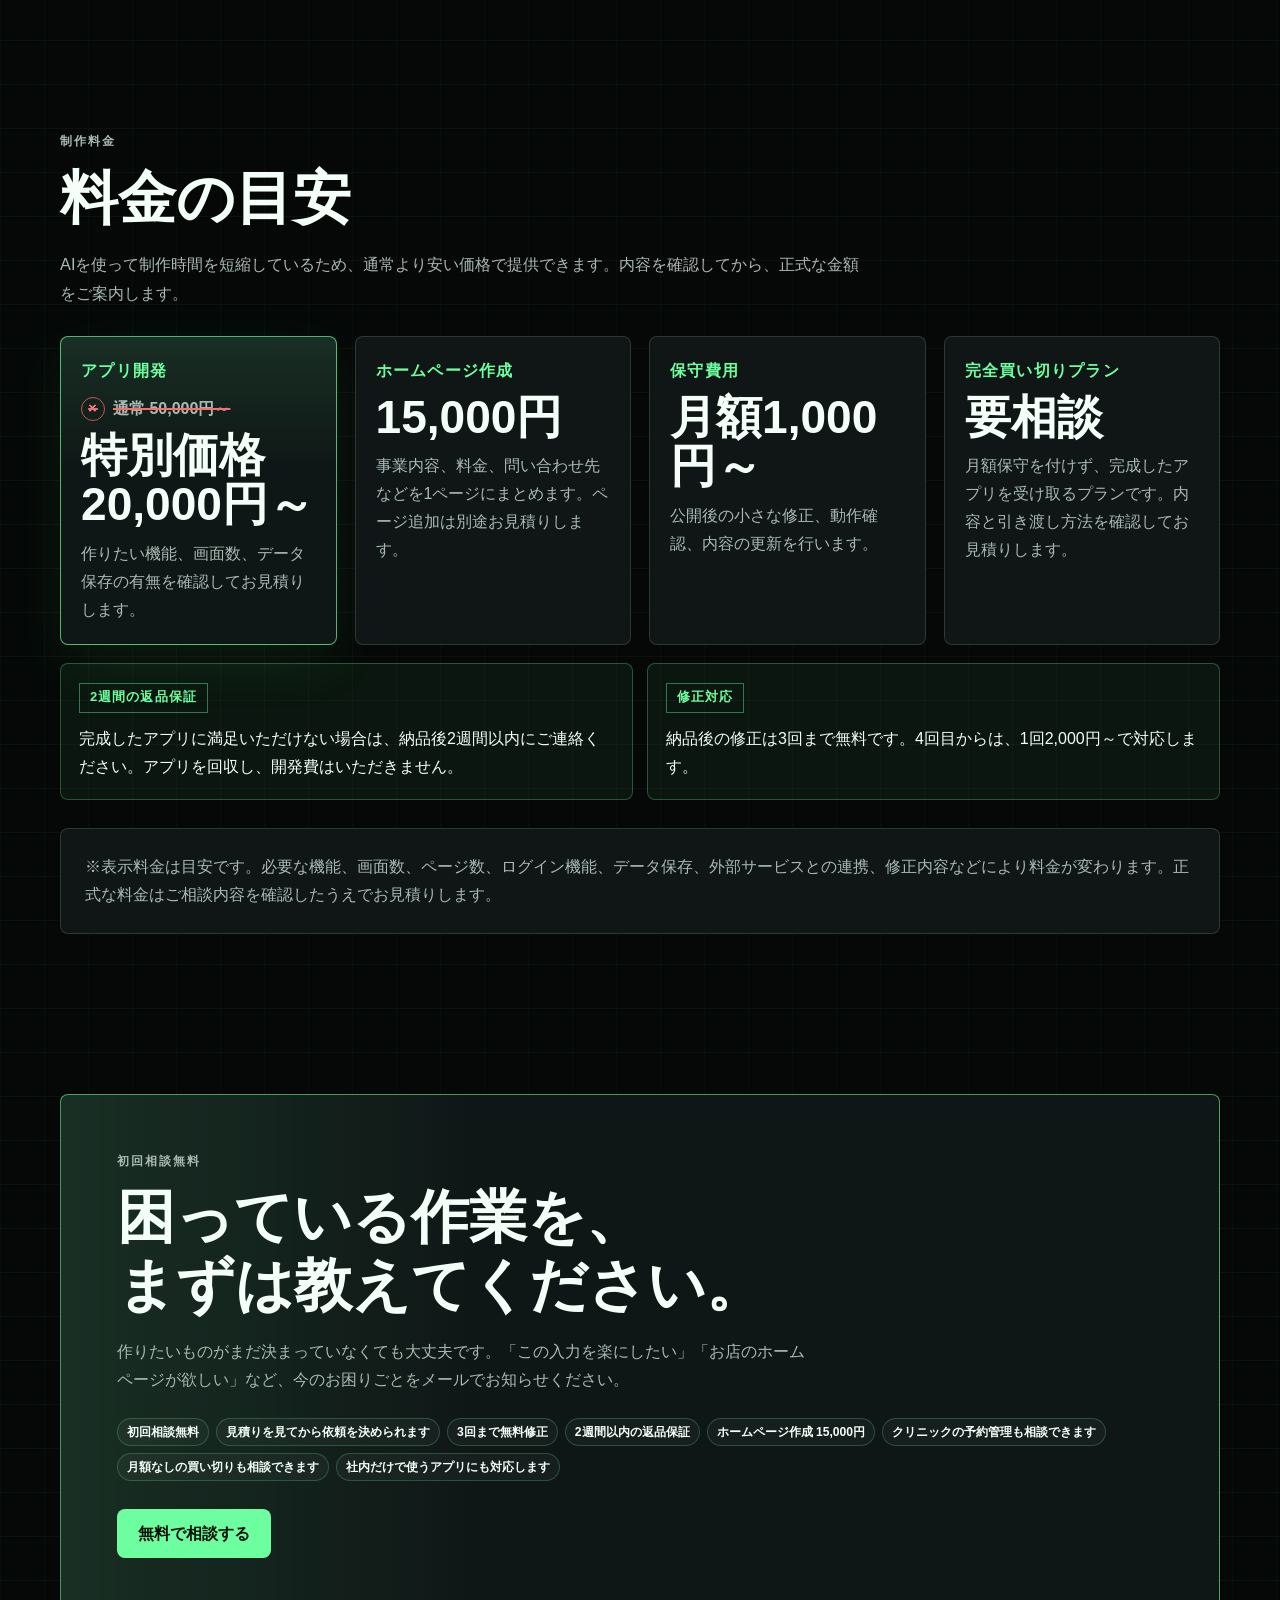
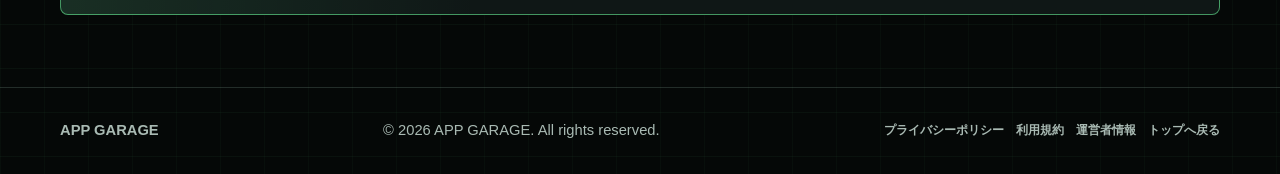
==== commit f98c9bdf: "Rewrite site copy for clarity" ====
--- a/index.html
+++ b/index.html
@@ -19,9 +19,9 @@
     <meta name="google-adsense-account" content="ca-pub-1847456128680028">
     <link rel="canonical" href="https://app-garage.pages.dev/">
     <link rel="icon" href="assets/icons/favicon.svg" type="image/svg+xml">
-    <link rel="stylesheet" href="styles.css?v=20260730-ux">
-    <script src="js/app-data.js?v=20260730-ux" defer></script>
-    <script src="script.js?v=20260730-ux" defer></script>
+    <link rel="stylesheet" href="styles.css?v=20260730-copy2">
+    <script src="js/app-data.js?v=20260730-copy2" defer></script>
+    <script src="script.js?v=20260730-copy2" defer></script>
     <script type="application/ld+json">
       {
         "@context": "https://schema.org",
@@ -49,12 +49,12 @@
         </a>
 
         <nav class="site-nav" aria-label="メインメニュー">
-          <a href="#free-apps">FREE</a>
-          <a href="#guides">GUIDES</a>
-          <a href="#case-studies">WORKS</a>
-          <a href="#service">SERVICE</a>
-          <a href="#pricing">PRICE</a>
-          <a href="#contact">CONTACT</a>
+          <a href="#free-apps">無料アプリ</a>
+          <a href="#guides">使い方のコツ</a>
+          <a href="#case-studies">制作例</a>
+          <a href="#service">制作内容</a>
+          <a href="#pricing">料金</a>
+          <a href="#contact">相談</a>
         </nav>
 
         <a class="nav-button" href="#contact">相談する</a>
@@ -65,14 +65,14 @@
       <section class="hero section-shell" id="top" aria-labelledby="hero-title">
         <div class="hero-grid">
           <div class="hero-copy reveal">
-            <p class="section-kicker">AIアプリクリエイター</p>
+            <p class="section-kicker">AIアプリクリエイターによるアプリ制作</p>
             <h1 id="hero-title">
               <span class="hero-title-line">無料アプリを公開。</span>
               <span class="hero-title-line">あなた専用のアプリも</span>
               <span class="hero-title-line">開発します。</span>
             </h1>
             <p>
-              スマートフォンですぐ使える便利な無料アプリを公開しています。店舗運営、介護、クリニック予約、事務作業、アンケート、集計など、お客様専用のWebアプリ開発やホームページ作成にも対応します。
+              すぐ使える無料アプリを3つ公開しています。お店や施設などの仕事に合わせた専用アプリと、シンプルなホームページも制作します。
             </p>
             <div class="hero-actions" role="group" aria-label="主要リンク">
               <a class="button button-primary" href="#free-apps">無料アプリを見る</a>
@@ -90,7 +90,7 @@
               <div class="metric-card metric-free">
                 <span>無料アプリ</span>
                 <strong data-free-app-count>3個</strong>
-                <small data-free-app-status>公開予定</small>
+                <small data-free-app-status>公開中</small>
               </div>
               <div class="metric-card metric-build">
                 <span>アプリ開発</span>
@@ -100,7 +100,7 @@
               <div class="metric-card metric-home">
                 <span>ホームページ作成</span>
                 <strong>15,000円</strong>
-                <small>シンプルな静的サイト</small>
+                <small>スマートフォン対応</small>
               </div>
               <div class="metric-card metric-care">
                 <span>保守費用</span>
@@ -109,9 +109,9 @@
               </div>
             </div>
             <div class="console-preview" aria-hidden="true">
-              <p><span>&gt;</span> free apps: roadmap ready</p>
-              <p><span>&gt;</span> custom apps &amp; websites: business / care / store</p>
-              <p><span>&gt;</span> static site: Cloudflare Pages</p>
+              <p><span>&gt;</span> 3つの無料アプリを公開中</p>
+              <p><span>&gt;</span> スマートフォン・パソコン対応</p>
+              <p><span>&gt;</span> 専用アプリの制作も受付中</p>
             </div>
           </aside>
         </div>
@@ -119,74 +119,73 @@
 
       <section class="apps-section section-shell" id="free-apps" aria-labelledby="free-title">
         <div class="section-heading reveal">
-          <p class="section-kicker">FREE APPS</p>
+          <p class="section-kicker">3つの無料アプリを公開中</p>
           <h2 id="free-title">無料で使えるアプリ</h2>
           <p>
-            登録不要または簡単な操作ですぐに使える、オリジナルWebアプリを公開しています。スマートフォンやパソコンから無料で利用できます。
+            アンケート作成、写真報告、Webページの整理に使えるアプリです。各カードからすぐに使うか、先に使い方を確認できます。
           </p>
         </div>
         <div class="free-app-grid" id="freeAppGrid" aria-live="polite"></div>
         <section class="free-policy reveal" aria-labelledby="free-policy-title">
           <div>
-            <p class="section-kicker">FREE APP TERMS</p>
-            <h3 id="free-policy-title">無料アプリの利用について</h3>
+            <p class="section-kicker">ご利用前にご確認ください</p>
+            <h3 id="free-policy-title">無料アプリを使うときのお願い</h3>
             <p>
-              無料で利用できますが、利用は自己判断でお願いします。利用によって発生した損害・トラブルについて、当方は一切責任を負いません。
+              無料でお使いいただけます。ただし、利用中のトラブルやデータの損失などについて、APP GARAGEは補償できません。内容を確認したうえで、ご自身の判断でご利用ください。
             </p>
           </div>
           <ul>
-            <li>商用利用可</li>
-            <li>アプリの改ざん・再配布は禁止</li>
-            <li>自分が開発したかのような掲載・販売は禁止</li>
-            <li>業務向けの改修や掲載相談はお問い合わせください</li>
+            <li>仕事やお店でも利用できます</li>
+            <li>アプリを書き換えて配布・販売することはできません</li>
+            <li>ご自身が開発したものとして紹介・販売することはできません</li>
+            <li>機能追加や専用版をご希望の場合はご相談ください</li>
           </ul>
         </section>
       </section>
 
       <section class="guide-section section-shell" id="guides" aria-labelledby="guides-title">
         <div class="section-heading reveal">
-          <p class="section-kicker">PRACTICAL GUIDES</p>
-          <h2 id="guides-title">1分で要点が分かる、活用ガイド</h2>
-          <p>
-            最初に3つの要点を確認し、必要なところだけ詳しく読めます。
-            APP GARAGEで実際に公開しているアプリをもとに作成したオリジナルガイドです。
+          <p class="section-kicker">迷わず使うためのヒント</p>
+          <h2 id="guides-title">無料アプリを便利に使うコツ</h2>
+          <p>
+            アンケートの質問、写真報告の撮り方、Webページの整理で迷いやすい点をまとめました。まず3つのポイントだけ確認し、必要なところだけ詳しく読めます。
           </p>
         </div>
         <div class="guide-grid">
           <a class="guide-card reveal" href="guides/smart-survey.html">
             <span class="guide-number">01</span>
             <p class="guide-category">アンケート作成</p>
-            <h3>回答されやすいスマホアンケートの作り方</h3>
-            <p>質問の絞り方、選択肢、匿名回答、URL・QRコードで案内するときの注意点を解説します。</p>
-            <span class="guide-read">要点は約1分</span>
+            <h3>答えやすいアンケートを作るコツ</h3>
+            <p>質問数、答え方、回答用URLを送るときの注意を確認できます。</p>
+            <span class="guide-read">最初に3つだけ確認</span>
           </a>
           <a class="guide-card reveal" href="guides/photo-report.html">
             <span class="guide-number">02</span>
             <p class="guide-category">現場報告</p>
-            <h3>伝わる写真付き現場報告書の作り方</h3>
-            <p>必要な写真の撮り分け、短く伝わるコメント、PDFとExcelの選び方をまとめます。</p>
-            <span class="guide-read">要点は約1分</span>
+            <h3>分かりやすい写真報告を作るコツ</h3>
+            <p>撮る写真、短いコメント、PDFとExcelの使い分けを確認できます。</p>
+            <span class="guide-read">最初に3つだけ確認</span>
           </a>
           <a class="guide-card reveal" href="guides/pc-shortcuts.html">
             <span class="guide-number">03</span>
-            <p class="guide-category">PC業務効率化</p>
-            <h3>よく使うWebページを迷わず開く整理術</h3>
-            <p>リンク名、タブ分け、登録数、定期点検の決め方を、仕事の流れに沿って説明します。</p>
-            <span class="guide-read">要点は約1分</span>
+            <p class="guide-category">パソコン作業</p>
+            <h3>よく使うページを探しやすくするコツ</h3>
+            <p>登録するページの選び方、ボタン名、見直し方を確認できます。</p>
+            <span class="guide-read">最初に3つだけ確認</span>
           </a>
         </div>
         <div class="section-action reveal">
-          <a class="button button-secondary" href="guides/">活用ガイドをすべて見る</a>
+          <a class="button button-secondary" href="guides/">使い方のコツをすべて見る</a>
         </div>
       </section>
 
       <section class="apps-section section-shell" id="case-studies" aria-labelledby="case-title">
         <div class="section-heading reveal">
-          <p class="section-kicker">WORKS</p>
-          <h2 id="case-title">こんなアプリも開発できます</h2>
-          <p class="section-subtitle">開発事例</p>
-          <p>
-            実際の業務や日常の困りごとに合わせて開発したアプリの一例です。一般公開していないアプリもありますが、同様の仕組みをお客様の業務に合わせて開発できます。
+          <p class="section-kicker">これまでに制作したアプリ</p>
+          <h2 id="case-title">仕事に合わせて、こんなアプリも作れます</h2>
+          <p class="section-subtitle">一般公開していない業務用アプリの制作例です</p>
+          <p>
+            カードを押すと、どんな仕事に使うアプリかを確認できます。同じ仕組みを、お客様の仕事内容や使い方に合わせて制作できます。
           </p>
         </div>
         <div class="case-grid" id="caseStudyGrid" aria-live="polite"></div>
@@ -195,98 +194,98 @@
       <section class="service-section section-shell" id="service" aria-labelledby="service-title">
         <div class="service-grid">
           <div class="section-heading reveal">
-            <p class="section-kicker">CUSTOM DEVELOPMENT</p>
-            <h2 id="service-title">あなた専用のアプリを開発します。</h2>
+            <p class="section-kicker">専用アプリ・ホームページ制作</p>
+            <h2 id="service-title">仕事に合わせたアプリを作ります</h2>
             <p>
-              市販のサービスでは使いにくい業務や、紙、Excel、LINEなどで管理している作業を、お客様専用の使いやすいWebアプリにします。クリニックの予約管理システムや、シンプルなホームページ作成にも対応します。
+              紙、Excel、LINEなどに分かれている作業を、ひとつの使いやすいWebアプリにまとめます。クリニックの予約管理や、事業内容を紹介するホームページも制作できます。
             </p>
           </div>
           <section class="service-list" aria-label="開発サービス">
             <article class="service-card reveal">
               <span>01</span>
               <h3>業務効率化アプリ</h3>
-              <p>毎日の入力、確認、集計、報告作業を簡単にします。</p>
+              <p>毎日の入力、確認、集計、報告を、少ない操作で終えられるようにします。</p>
             </article>
             <article class="service-card reveal">
               <span>02</span>
               <h3>アンケート・フォーム</h3>
-              <p>スマートフォンから簡単に回答できるアンケートや申込フォームを作成します。</p>
+              <p>スマートフォンから回答できるアンケートや申込フォームを作ります。</p>
             </article>
             <article class="service-card reveal">
               <span>03</span>
               <h3>店舗・施設管理</h3>
-              <p>売上、予定、点検、報告、利用者情報などをまとめて管理できます。</p>
+              <p>売上、予定、点検、報告など、別々に管理している情報をひとつにまとめます。</p>
             </article>
             <article class="service-card reveal">
               <span>04</span>
               <h3>クリニック予約管理</h3>
-              <p>診療予約、予約枠、キャンセル、受付状況などを見やすく管理できる予約システムを作成します。</p>
+              <p>診療予約、空いている時間、キャンセル、受付状況を確認できる画面を作ります。</p>
             </article>
             <article class="service-card reveal">
               <span>05</span>
               <h3>社内専用アプリ</h3>
-              <p>一般公開せず、社内や関係者だけで利用するアプリも開発できます。</p>
+              <p>一般公開せず、社内や関係者だけで使うアプリも制作できます。</p>
             </article>
             <article class="service-card reveal">
               <span>06</span>
               <h3>オリジナルツール</h3>
-              <p>既存サービスでは対応できない独自の仕組みをアプリにします。</p>
+              <p>市販のサービスに合わない作業を、お客様の手順に合わせてアプリにします。</p>
             </article>
             <article class="service-card reveal">
               <span>07</span>
               <h3>ホームページ作成</h3>
-              <p>事業内容、料金、問い合わせ先が伝わる、スマートフォン対応のシンプルなホームページを作成します。</p>
+              <p>事業内容、料金、問い合わせ先が分かる、スマートフォン対応のホームページを作ります。</p>
             </article>
           </section>
         </div>
         <aside class="scope-note reveal" aria-labelledby="scope-title">
           <div>
-            <p class="section-kicker">ORDER SCOPE</p>
-            <h3 id="scope-title">ご依頼いただける範囲について</h3>
-          </div>
-          <p>
-            基本的に、AIを活用して安全に開発・動作確認できる規模と内容のご依頼を承ります。高度なセキュリティ要件、大規模な外部システム連携、医療判断などの専門領域を含む案件は、内容を確認したうえでお引き受けできない場合があります。まずは無料相談で、実現できる範囲を一緒に整理します。
+            <p class="section-kicker">お受けできる制作内容</p>
+            <h3 id="scope-title">内容によっては制作できない場合があります</h3>
+          </div>
+          <p>
+            AIを使って制作するため、複雑な医療システム、大規模なサービス、高度なセキュリティが必要なシステムはお受けできない場合があります。まずご相談内容を確認し、制作できるかどうかをお伝えします。
           </p>
         </aside>
       </section>
 
       <section class="pricing-section section-shell" id="pricing" aria-labelledby="pricing-title">
         <div class="section-heading reveal">
-          <p class="section-kicker">PRICE</p>
+          <p class="section-kicker">制作料金</p>
           <h2 id="pricing-title">料金の目安</h2>
-          <p>企画・設計・制作のすべての工程でAIを活用し、開発時間を短縮することで、手の届きやすい価格で提供しています。</p>
+          <p>AIを使って制作時間を短縮しているため、通常より安い価格で提供できます。内容を確認してから、正式な金額をご案内します。</p>
         </div>
         <div class="price-grid">
           <article class="price-card price-card-highlight reveal">
             <span>アプリ開発</span>
             <p class="regular-price"><span aria-hidden="true">×</span> 通常 50,000円～</p>
             <strong>特別価格 20,000円～</strong>
-            <p>必要な機能、画面数、データ保存の有無などを確認し、個別にお見積りします。</p>
+            <p>作りたい機能、画面数、データ保存の有無を確認してお見積りします。</p>
           </article>
           <article class="price-card reveal">
             <span>ホームページ作成</span>
             <strong>15,000円</strong>
-            <p>1ページ構成のシンプルなホームページを作成します。掲載内容やページ数が増える場合は、内容を確認してお見積りします。</p>
+            <p>事業内容、料金、問い合わせ先などを1ページにまとめます。ページ追加は別途お見積りします。</p>
           </article>
           <article class="price-card reveal">
             <span>保守費用</span>
             <strong>月額1,000円～</strong>
-            <p>公開後の軽微な修正、動作確認、更新などを行います。対応内容によって料金が変わります。</p>
+            <p>公開後の小さな修正、動作確認、内容の更新を行います。</p>
           </article>
           <article class="price-card reveal">
             <span>完全買い切りプラン</span>
             <strong>要相談</strong>
-            <p>月額保守を付けず、完成したアプリを買い切るプランにも対応します。開発内容や引き渡し方法によって料金をお見積りします。</p>
+            <p>月額保守を付けず、完成したアプリを受け取るプランです。内容と引き渡し方法を確認してお見積りします。</p>
           </article>
         </div>
         <div class="price-support reveal" role="group" aria-label="安心して相談できる条件">
           <article>
-            <span>返品保証</span>
-            <p>仕上がりに満足いただけなかった場合は、納品後2週間以内にご連絡ください。アプリは回収し、開発費はいただきません。</p>
+            <span>2週間の返品保証</span>
+            <p>完成したアプリに満足いただけない場合は、納品後2週間以内にご連絡ください。アプリを回収し、開発費はいただきません。</p>
           </article>
           <article>
             <span>修正対応</span>
-            <p>納品後の修正は3回まで無料です。4回目以降は、1回あたり＋2,000円～で対応します。</p>
+            <p>納品後の修正は3回まで無料です。4回目からは、1回2,000円～で対応します。</p>
           </article>
         </div>
         <p class="price-note reveal">
@@ -296,23 +295,23 @@
 
       <section class="contact-section section-shell" id="contact" aria-labelledby="contact-title">
         <div class="contact-panel reveal">
-          <p class="section-kicker">CONTACT</p>
+          <p class="section-kicker">初回相談無料</p>
           <h2 id="contact-title">
-            こんなアプリやホームページが欲しい、を<br>
-            お聞かせください。
+            困っている作業を、<br>
+            まずは教えてください。
           </h2>
           <p>
-            作りたいアプリやホームページの内容が決まっていなくても問題ありません。現在困っている作業や、伝えたい内容をお知らせください。
+            作りたいものがまだ決まっていなくても大丈夫です。「この入力を楽にしたい」「お店のホームページが欲しい」など、今のお困りごとをメールでお知らせください。
           </p>
           <ul class="contact-points">
             <li>初回相談無料</li>
-            <li>見積り後に検討可能</li>
+            <li>見積りを見てから依頼を決められます</li>
             <li>3回まで無料修正</li>
             <li>2週間以内の返品保証</li>
-            <li>ホームページ作成15,000円</li>
-            <li>クリニック予約管理対応</li>
-            <li>完全買い切りプラン相談可能</li>
-            <li>社内専用アプリ対応可能</li>
+            <li>ホームページ作成 15,000円</li>
+            <li>クリニックの予約管理も相談できます</li>
+            <li>月額なしの買い切りも相談できます</li>
+            <li>社内だけで使うアプリにも対応します</li>
           </ul>
           <a class="button button-primary" href="#" data-contact-link>無料で相談する</a>
         </div>
@@ -352,22 +351,21 @@
         </div>
         <p class="status-pill" id="modalStatus">開発事例</p>
         <p id="modalDescription"></p>
-        <p class="modal-long" id="modalLongDescription"></p>
         <div class="modal-usage" id="modalUsage" hidden></div>
         <div class="modal-free-terms" id="modalFreeTerms" hidden>
-          <h3>無料アプリの利用について</h3>
+          <h3>無料アプリを使うときのお願い</h3>
           <ul>
-            <li>無料で利用できますが、利用は自己判断でお願いします。</li>
-            <li>利用による損害・トラブルについて、当方は一切責任を負いません。</li>
-            <li>商用利用は可能です。</li>
-            <li>アプリの改ざん、再配布、自作アプリとしての掲載・販売は禁止です。</li>
-            <li>業務向けの改修、掲載、利用方法の相談はお問い合わせください。</li>
+            <li>無料で利用できます。仕事やお店での利用も可能です。</li>
+            <li>利用中のトラブルやデータの損失について、APP GARAGEは補償できません。</li>
+            <li>アプリを書き換えて配布・販売することはできません。</li>
+            <li>ご自身が開発したものとして紹介・販売することはできません。</li>
+            <li>機能追加や専用版をご希望の場合はお問い合わせください。</li>
           </ul>
         </div>
         <div class="modal-detail-grid" id="modalDetails"></div>
         <div class="modal-tags" id="modalTags"></div>
         <p class="case-note" id="caseNote" hidden>
-          ※こちらは開発事例です。現在、一般公開はしていません。同様の機能を、お客様の業務に合わせて開発できます。
+          ※これは制作例です。現在は一般公開していません。同じような仕組みを、お客様の仕事に合わせて制作できます。
         </p>
         <a class="button button-primary modal-open-link" id="modalOpenLink" hidden></a>
       </section>
--- a/styles.css
+++ b/styles.css
@@ -139,7 +139,7 @@
   color: var(--muted);
   font-size: 0.78rem;
   font-weight: 900;
-  letter-spacing: 0.11em;
+  letter-spacing: 0;
   text-decoration: none;
 }
 
@@ -2034,17 +2034,19 @@
   }
 
   .nav-button {
-    width: 100%;
+    width: auto;
+    min-height: 42px;
+    padding: 0 14px;
   }
 
   .site-nav {
     display: grid;
-    grid-template-columns: repeat(auto-fit, minmax(92px, 1fr));
-    gap: 8px;
+    grid-template-columns: repeat(3, minmax(0, 1fr));
+    gap: 6px;
   }
 
   .site-nav a {
-    min-height: 38px;
+    min-height: 36px;
     border: 1px solid var(--line);
     border-radius: var(--radius);
     padding: 7px 8px;
@@ -2064,9 +2066,12 @@
     font-size: 2.125rem;
   }
 
-  .guide-hub-hero h1,
+  .guide-hub-hero h1 {
+    font-size: 2.125rem;
+  }
+
   .guide-article-header h1 {
-    font-size: 2.5rem;
+    font-size: 2rem;
   }
 
   .hero-actions,
@@ -2187,9 +2192,12 @@
     font-size: 2rem;
   }
 
-  .guide-hub-hero h1,
+  .guide-hub-hero h1 {
+    font-size: 2.05rem;
+  }
+
   .guide-article-header h1 {
-    font-size: 2.25rem;
+    font-size: 1.95rem;
   }
 }
 
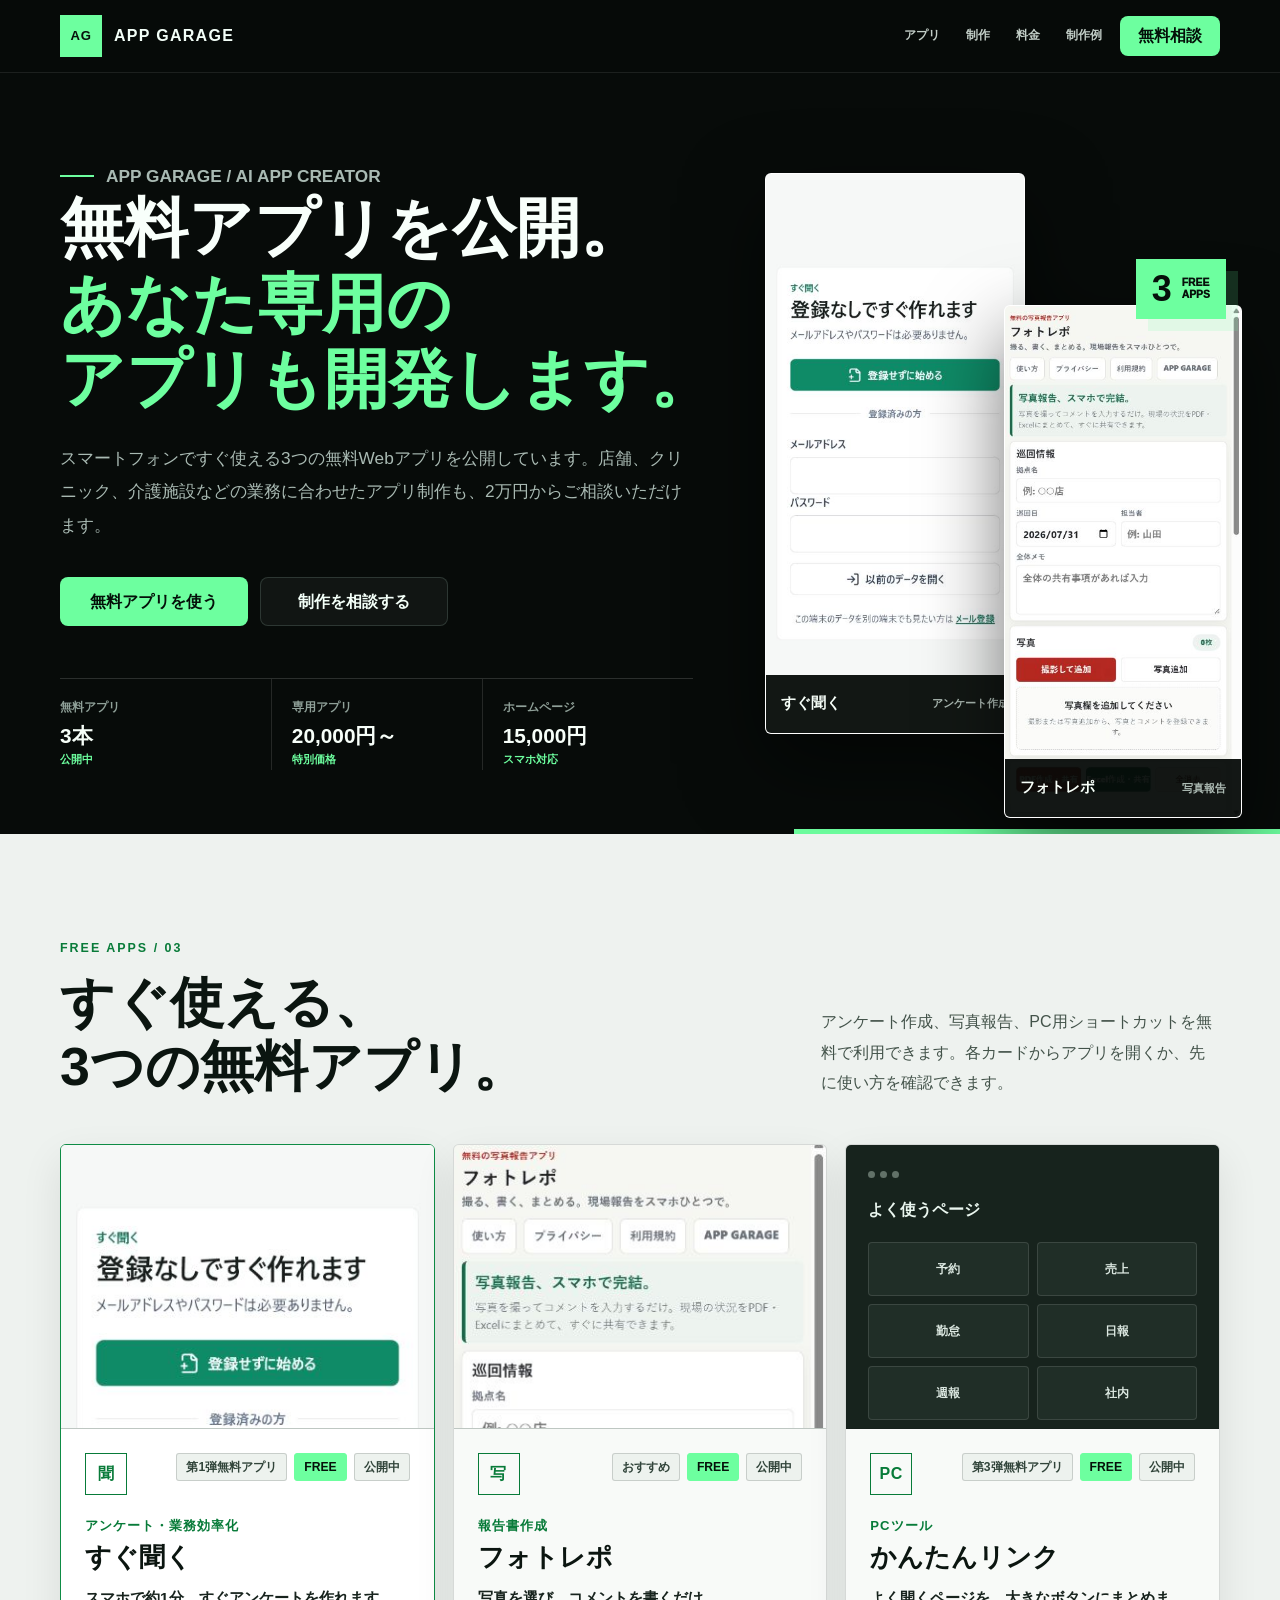
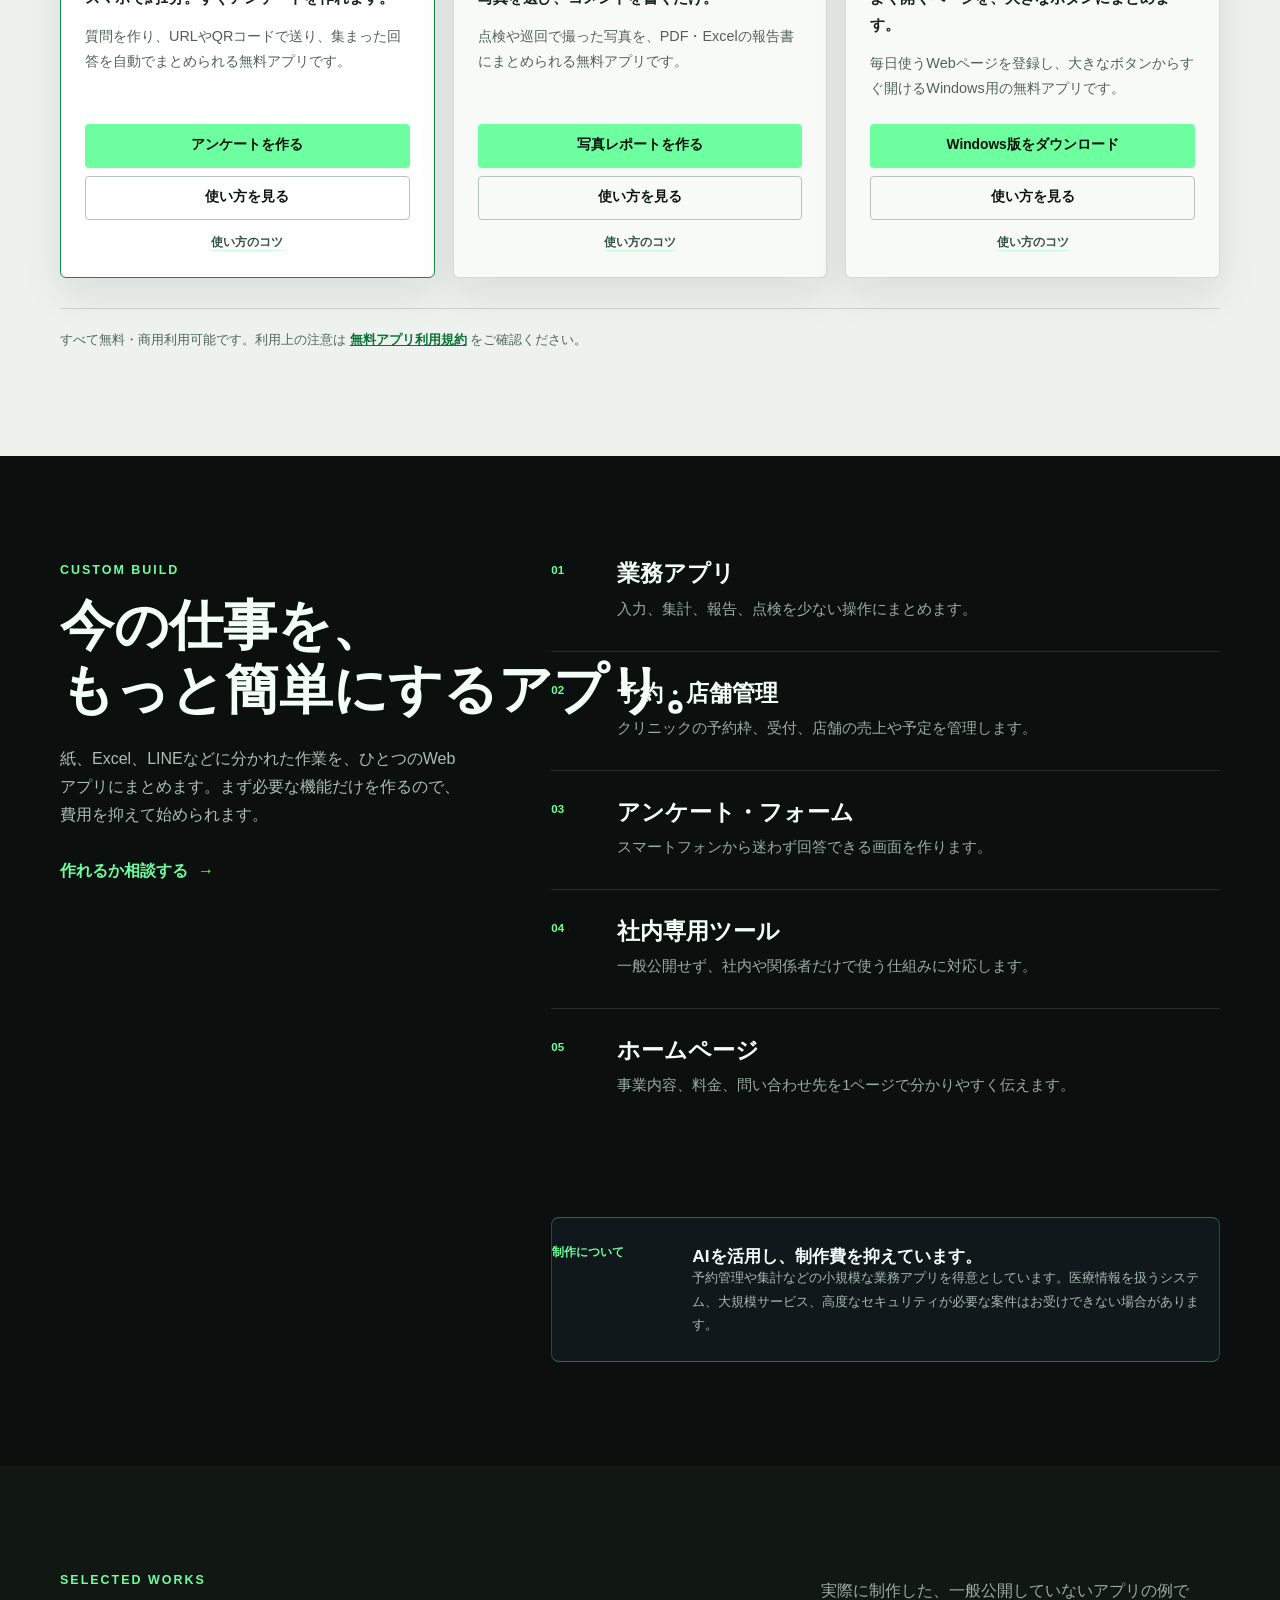
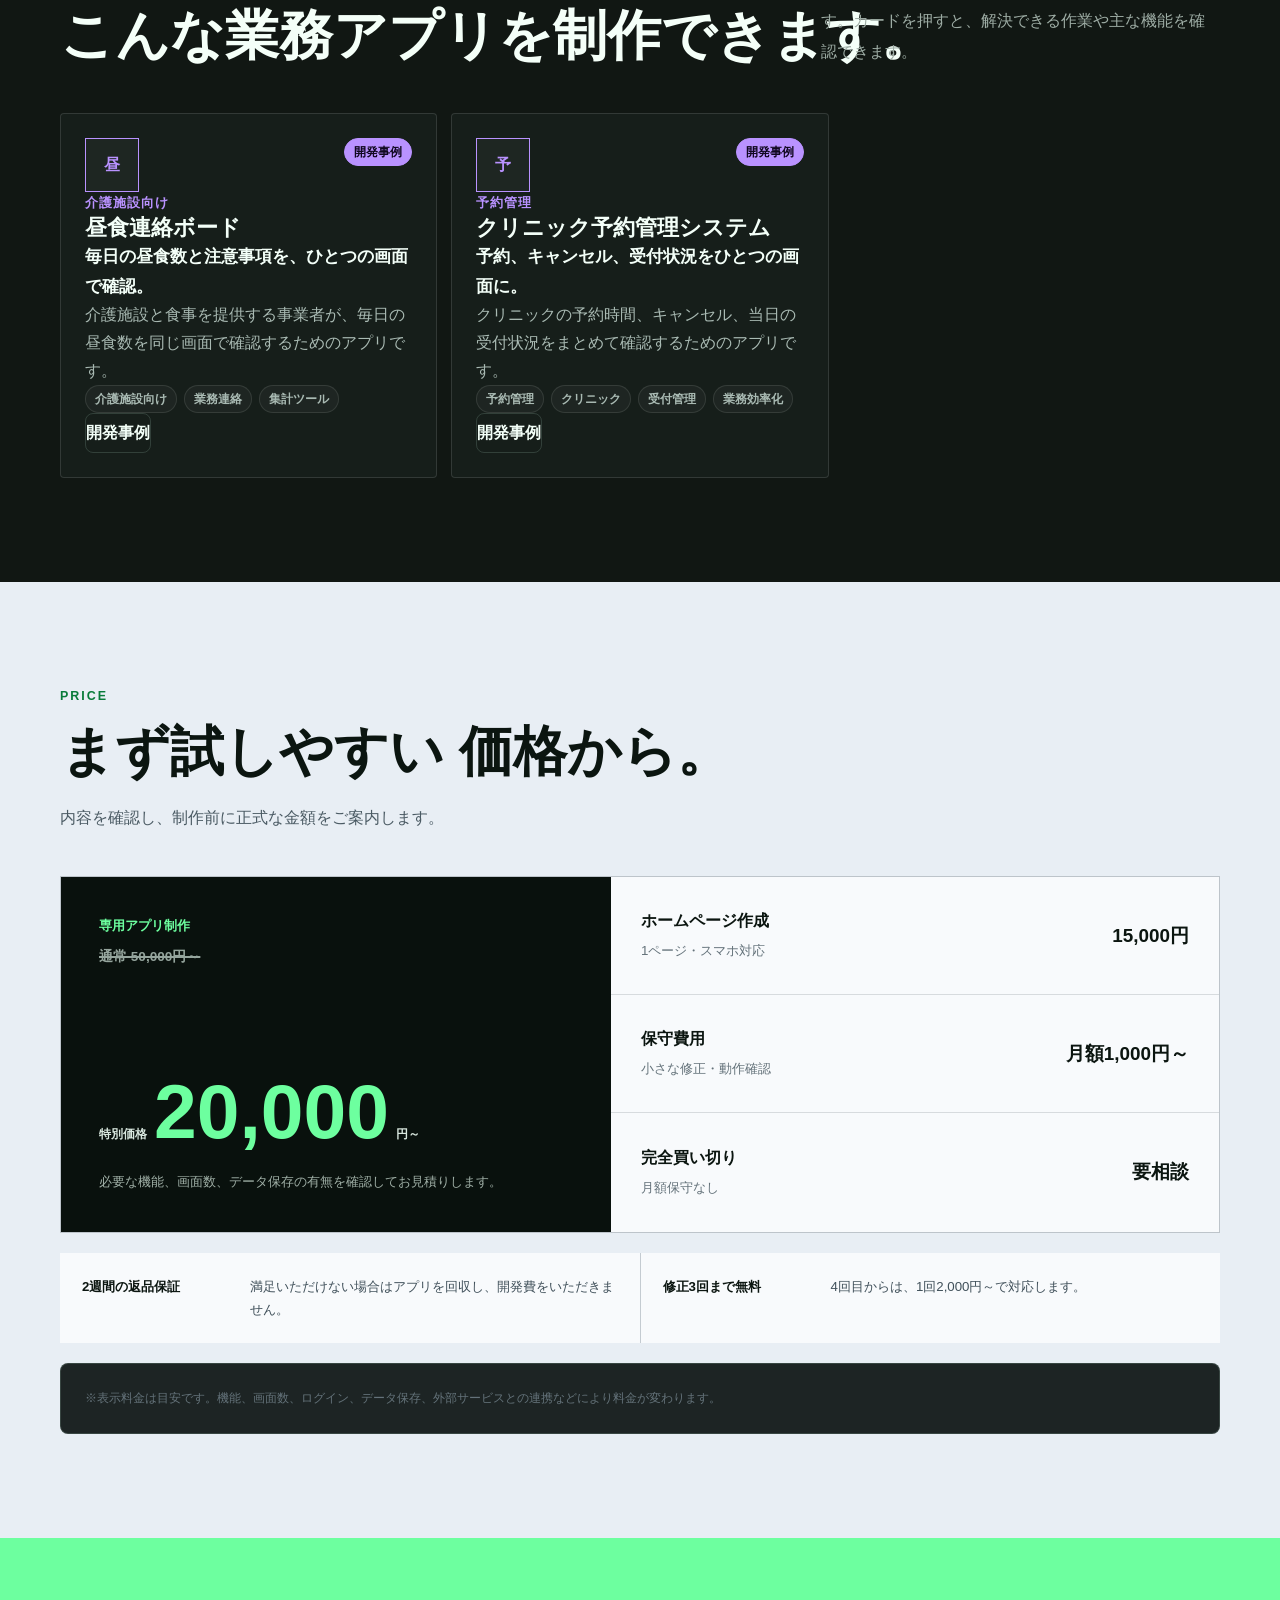
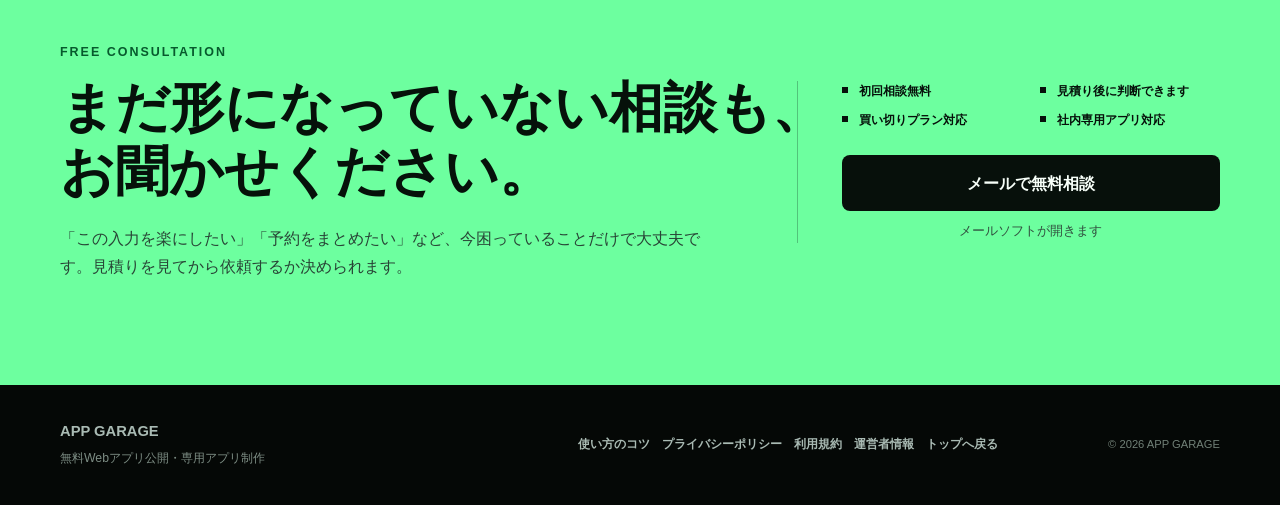
==== commit 428ab224: "Redesign APP GARAGE homepage" ====
--- a/index.html
+++ b/index.html
@@ -19,9 +19,9 @@
     <meta name="google-adsense-account" content="ca-pub-1847456128680028">
     <link rel="canonical" href="https://app-garage.pages.dev/">
     <link rel="icon" href="assets/icons/favicon.svg" type="image/svg+xml">
-    <link rel="stylesheet" href="styles.css?v=20260730-copy2">
-    <script src="js/app-data.js?v=20260730-copy2" defer></script>
-    <script src="script.js?v=20260730-copy2" defer></script>
+    <link rel="stylesheet" href="styles.css?v=20260731-redesign">
+    <script src="js/app-data.js?v=20260731-redesign" defer></script>
+    <script src="script.js?v=20260731-redesign" defer></script>
     <script type="application/ld+json">
       {
         "@context": "https://schema.org",
@@ -38,7 +38,7 @@
       }
     </script>
   </head>
-  <body>
+  <body class="home-page">
     <a class="skip-link" href="#main">本文へ移動</a>
 
     <header class="site-header" aria-label="サイトヘッダー">
@@ -49,285 +49,246 @@
         </a>
 
         <nav class="site-nav" aria-label="メインメニュー">
-          <a href="#free-apps">無料アプリ</a>
-          <a href="#guides">使い方のコツ</a>
+          <a href="#free-apps">アプリ</a>
+          <a href="#service">制作</a>
+          <a href="#pricing">料金</a>
           <a href="#case-studies">制作例</a>
-          <a href="#service">制作内容</a>
-          <a href="#pricing">料金</a>
-          <a href="#contact">相談</a>
         </nav>
 
-        <a class="nav-button" href="#contact">相談する</a>
+        <a class="nav-button" href="#contact">無料相談</a>
       </div>
     </header>
 
     <main id="main">
-      <section class="hero section-shell" id="top" aria-labelledby="hero-title">
-        <div class="hero-grid">
+      <section class="home-hero" id="top" aria-labelledby="hero-title">
+        <div class="home-hero-inner section-shell">
           <div class="hero-copy reveal">
-            <p class="section-kicker">AIアプリクリエイターによるアプリ制作</p>
-            <h1 id="hero-title">
-              <span class="hero-title-line">無料アプリを公開。</span>
-              <span class="hero-title-line">あなた専用のアプリも</span>
-              <span class="hero-title-line">開発します。</span>
-            </h1>
+            <p class="hero-eyebrow"><span aria-hidden="true"></span>APP GARAGE / AI APP CREATOR</p>
+            <h1 id="hero-title">無料アプリを公開。<br><em>あなた専用の<br>アプリも開発します。</em></h1>
+            <p class="hero-lead">
+              スマートフォンですぐ使える3つの無料Webアプリを公開しています。店舗、クリニック、介護施設などの業務に合わせたアプリ制作も、2万円からご相談いただけます。
+            </p>
+            <div class="hero-actions" role="group" aria-label="主要リンク">
+              <a class="button button-primary" href="#free-apps">無料アプリを使う</a>
+              <a class="button button-secondary" href="#contact">制作を相談する</a>
+            </div>
+            <dl class="hero-facts">
+              <div>
+                <dt>無料アプリ</dt>
+                <dd><strong data-free-app-count>3本</strong><span data-free-app-status>公開中</span></dd>
+              </div>
+              <div>
+                <dt>専用アプリ</dt>
+                <dd><strong>20,000円～</strong><span>特別価格</span></dd>
+              </div>
+              <div>
+                <dt>ホームページ</dt>
+                <dd><strong>15,000円</strong><span>スマホ対応</span></dd>
+              </div>
+            </dl>
+          </div>
+
+          <div class="hero-gallery reveal">
+            <figure class="hero-screen hero-screen-main">
+              <img
+                src="assets/images/sugukiku-home.png"
+                alt="無料アンケートアプリ「すぐ聞く」の登録画面"
+                width="390"
+                height="844"
+              >
+              <figcaption><strong>すぐ聞く</strong><span>アンケート作成</span></figcaption>
+            </figure>
+            <figure class="hero-screen hero-screen-sub">
+              <img
+                src="assets/images/photorepo-home.png"
+                alt="写真付き報告書アプリ「フォトレポ」の入力画面"
+                width="390"
+                height="844"
+              >
+              <figcaption><strong>フォトレポ</strong><span>写真報告</span></figcaption>
+            </figure>
+            <p class="hero-gallery-label"><strong>3</strong><span>FREE<br>APPS</span></p>
+          </div>
+        </div>
+      </section>
+
+      <section class="home-apps" id="free-apps" aria-labelledby="free-title">
+        <div class="section-shell">
+          <div class="home-section-heading reveal">
+            <div>
+              <p class="section-kicker">FREE APPS / 03</p>
+              <h2 id="free-title">すぐ使える、<br>3つの無料アプリ。</h2>
+            </div>
             <p>
-              すぐ使える無料アプリを3つ公開しています。お店や施設などの仕事に合わせた専用アプリと、シンプルなホームページも制作します。
-            </p>
-            <div class="hero-actions" role="group" aria-label="主要リンク">
-              <a class="button button-primary" href="#free-apps">無料アプリを見る</a>
-              <a class="button button-secondary" href="#contact">アプリ開発を相談する</a>
-            </div>
-          </div>
-
-          <aside class="hero-panel reveal" aria-label="サイト概要">
-            <div class="terminal-bar" aria-hidden="true">
-              <span></span>
-              <span></span>
-              <span></span>
-            </div>
-            <div class="panel-grid">
-              <div class="metric-card metric-free">
-                <span>無料アプリ</span>
-                <strong data-free-app-count>3個</strong>
-                <small data-free-app-status>公開中</small>
-              </div>
-              <div class="metric-card metric-build">
-                <span>アプリ開発</span>
-                <strong>20,000円～</strong>
-                <small>特別価格で受付中</small>
-              </div>
-              <div class="metric-card metric-home">
-                <span>ホームページ作成</span>
+              アンケート作成、写真報告、PC用ショートカットを無料で利用できます。各カードからアプリを開くか、先に使い方を確認できます。
+            </p>
+          </div>
+          <div class="free-app-grid" id="freeAppGrid" aria-live="polite"></div>
+          <p class="free-use-note reveal">
+            すべて無料・商用利用可能です。利用上の注意は
+            <a href="terms.html">無料アプリ利用規約</a>
+            をご確認ください。
+          </p>
+        </div>
+      </section>
+
+      <section class="home-service" id="service" aria-labelledby="service-title">
+        <div class="section-shell">
+          <div class="service-intro reveal">
+            <p class="section-kicker">CUSTOM BUILD</p>
+            <h2 id="service-title">今の仕事を、<br>もっと簡単にするアプリ。</h2>
+            <p>
+              紙、Excel、LINEなどに分かれた作業を、ひとつのWebアプリにまとめます。まず必要な機能だけを作るので、費用を抑えて始められます。
+            </p>
+            <a class="text-link" href="#contact">作れるか相談する <span aria-hidden="true">→</span></a>
+          </div>
+
+          <ol class="service-menu" aria-label="制作できるもの">
+            <li class="reveal">
+              <span>01</span>
+              <div>
+                <h3>業務アプリ</h3>
+                <p>入力、集計、報告、点検を少ない操作にまとめます。</p>
+              </div>
+            </li>
+            <li class="reveal">
+              <span>02</span>
+              <div>
+                <h3>予約・店舗管理</h3>
+                <p>クリニックの予約枠、受付、店舗の売上や予定を管理します。</p>
+              </div>
+            </li>
+            <li class="reveal">
+              <span>03</span>
+              <div>
+                <h3>アンケート・フォーム</h3>
+                <p>スマートフォンから迷わず回答できる画面を作ります。</p>
+              </div>
+            </li>
+            <li class="reveal">
+              <span>04</span>
+              <div>
+                <h3>社内専用ツール</h3>
+                <p>一般公開せず、社内や関係者だけで使う仕組みに対応します。</p>
+              </div>
+            </li>
+            <li class="reveal">
+              <span>05</span>
+              <div>
+                <h3>ホームページ</h3>
+                <p>事業内容、料金、問い合わせ先を1ページで分かりやすく伝えます。</p>
+              </div>
+            </li>
+          </ol>
+
+          <aside class="scope-note reveal" aria-labelledby="scope-title">
+            <p class="scope-label">制作について</p>
+            <div>
+              <h3 id="scope-title">AIを活用し、制作費を抑えています。</h3>
+              <p>
+                予約管理や集計などの小規模な業務アプリを得意としています。医療情報を扱うシステム、大規模サービス、高度なセキュリティが必要な案件はお受けできない場合があります。
+              </p>
+            </div>
+          </aside>
+        </div>
+      </section>
+
+      <section class="home-cases apps-section" id="case-studies" aria-labelledby="case-title">
+        <div class="section-shell">
+          <div class="home-section-heading reveal">
+            <div>
+              <p class="section-kicker">SELECTED WORKS</p>
+              <h2 id="case-title">こんな業務アプリを制作できます。</h2>
+            </div>
+            <p>
+              実際に制作した、一般公開していないアプリの例です。カードを押すと、解決できる作業や主な機能を確認できます。
+            </p>
+          </div>
+          <div class="case-grid" id="caseStudyGrid" aria-live="polite"></div>
+        </div>
+      </section>
+
+      <section class="home-pricing" id="pricing" aria-labelledby="pricing-title">
+        <div class="section-shell">
+          <div class="pricing-heading reveal">
+            <p class="section-kicker">PRICE</p>
+            <h2 id="pricing-title"><span>まず試しやすい</span> <span>価格から。</span></h2>
+            <p>内容を確認し、制作前に正式な金額をご案内します。</p>
+          </div>
+
+          <div class="pricing-layout">
+            <article class="price-main reveal">
+              <div>
+                <p>専用アプリ制作</p>
+                <span class="regular-price">通常 50,000円～</span>
+              </div>
+              <strong><small>特別価格</small>20,000<small>円～</small></strong>
+              <p>必要な機能、画面数、データ保存の有無を確認してお見積りします。</p>
+            </article>
+
+            <div class="price-list reveal">
+              <article>
+                <div><span>ホームページ作成</span><small>1ページ・スマホ対応</small></div>
                 <strong>15,000円</strong>
-                <small>スマートフォン対応</small>
-              </div>
-              <div class="metric-card metric-care">
-                <span>保守費用</span>
+              </article>
+              <article>
+                <div><span>保守費用</span><small>小さな修正・動作確認</small></div>
                 <strong>月額1,000円～</strong>
-                <small>軽微な修正・更新</small>
-              </div>
-            </div>
-            <div class="console-preview" aria-hidden="true">
-              <p><span>&gt;</span> 3つの無料アプリを公開中</p>
-              <p><span>&gt;</span> スマートフォン・パソコン対応</p>
-              <p><span>&gt;</span> 専用アプリの制作も受付中</p>
-            </div>
-          </aside>
-        </div>
-      </section>
-
-      <section class="apps-section section-shell" id="free-apps" aria-labelledby="free-title">
-        <div class="section-heading reveal">
-          <p class="section-kicker">3つの無料アプリを公開中</p>
-          <h2 id="free-title">無料で使えるアプリ</h2>
-          <p>
-            アンケート作成、写真報告、Webページの整理に使えるアプリです。各カードからすぐに使うか、先に使い方を確認できます。
+              </article>
+              <article>
+                <div><span>完全買い切り</span><small>月額保守なし</small></div>
+                <strong>要相談</strong>
+              </article>
+            </div>
+          </div>
+
+          <div class="price-assurance reveal">
+            <p><strong>2週間の返品保証</strong><span>満足いただけない場合はアプリを回収し、開発費をいただきません。</span></p>
+            <p><strong>修正3回まで無料</strong><span>4回目からは、1回2,000円～で対応します。</span></p>
+          </div>
+          <p class="price-note reveal">
+            ※表示料金は目安です。機能、画面数、ログイン、データ保存、外部サービスとの連携などにより料金が変わります。
           </p>
         </div>
-        <div class="free-app-grid" id="freeAppGrid" aria-live="polite"></div>
-        <section class="free-policy reveal" aria-labelledby="free-policy-title">
-          <div>
-            <p class="section-kicker">ご利用前にご確認ください</p>
-            <h3 id="free-policy-title">無料アプリを使うときのお願い</h3>
+      </section>
+
+      <section class="home-contact" id="contact" aria-labelledby="contact-title">
+        <div class="section-shell contact-layout">
+          <div class="reveal">
+            <p class="section-kicker">FREE CONSULTATION</p>
+            <h2 id="contact-title">まだ形になっていない相談も、<br>お聞かせください。</h2>
             <p>
-              無料でお使いいただけます。ただし、利用中のトラブルやデータの損失などについて、APP GARAGEは補償できません。内容を確認したうえで、ご自身の判断でご利用ください。
-            </p>
-          </div>
-          <ul>
-            <li>仕事やお店でも利用できます</li>
-            <li>アプリを書き換えて配布・販売することはできません</li>
-            <li>ご自身が開発したものとして紹介・販売することはできません</li>
-            <li>機能追加や専用版をご希望の場合はご相談ください</li>
-          </ul>
-        </section>
-      </section>
-
-      <section class="guide-section section-shell" id="guides" aria-labelledby="guides-title">
-        <div class="section-heading reveal">
-          <p class="section-kicker">迷わず使うためのヒント</p>
-          <h2 id="guides-title">無料アプリを便利に使うコツ</h2>
-          <p>
-            アンケートの質問、写真報告の撮り方、Webページの整理で迷いやすい点をまとめました。まず3つのポイントだけ確認し、必要なところだけ詳しく読めます。
-          </p>
-        </div>
-        <div class="guide-grid">
-          <a class="guide-card reveal" href="guides/smart-survey.html">
-            <span class="guide-number">01</span>
-            <p class="guide-category">アンケート作成</p>
-            <h3>答えやすいアンケートを作るコツ</h3>
-            <p>質問数、答え方、回答用URLを送るときの注意を確認できます。</p>
-            <span class="guide-read">最初に3つだけ確認</span>
-          </a>
-          <a class="guide-card reveal" href="guides/photo-report.html">
-            <span class="guide-number">02</span>
-            <p class="guide-category">現場報告</p>
-            <h3>分かりやすい写真報告を作るコツ</h3>
-            <p>撮る写真、短いコメント、PDFとExcelの使い分けを確認できます。</p>
-            <span class="guide-read">最初に3つだけ確認</span>
-          </a>
-          <a class="guide-card reveal" href="guides/pc-shortcuts.html">
-            <span class="guide-number">03</span>
-            <p class="guide-category">パソコン作業</p>
-            <h3>よく使うページを探しやすくするコツ</h3>
-            <p>登録するページの選び方、ボタン名、見直し方を確認できます。</p>
-            <span class="guide-read">最初に3つだけ確認</span>
-          </a>
-        </div>
-        <div class="section-action reveal">
-          <a class="button button-secondary" href="guides/">使い方のコツをすべて見る</a>
-        </div>
-      </section>
-
-      <section class="apps-section section-shell" id="case-studies" aria-labelledby="case-title">
-        <div class="section-heading reveal">
-          <p class="section-kicker">これまでに制作したアプリ</p>
-          <h2 id="case-title">仕事に合わせて、こんなアプリも作れます</h2>
-          <p class="section-subtitle">一般公開していない業務用アプリの制作例です</p>
-          <p>
-            カードを押すと、どんな仕事に使うアプリかを確認できます。同じ仕組みを、お客様の仕事内容や使い方に合わせて制作できます。
-          </p>
-        </div>
-        <div class="case-grid" id="caseStudyGrid" aria-live="polite"></div>
-      </section>
-
-      <section class="service-section section-shell" id="service" aria-labelledby="service-title">
-        <div class="service-grid">
-          <div class="section-heading reveal">
-            <p class="section-kicker">専用アプリ・ホームページ制作</p>
-            <h2 id="service-title">仕事に合わせたアプリを作ります</h2>
-            <p>
-              紙、Excel、LINEなどに分かれている作業を、ひとつの使いやすいWebアプリにまとめます。クリニックの予約管理や、事業内容を紹介するホームページも制作できます。
-            </p>
-          </div>
-          <section class="service-list" aria-label="開発サービス">
-            <article class="service-card reveal">
-              <span>01</span>
-              <h3>業務効率化アプリ</h3>
-              <p>毎日の入力、確認、集計、報告を、少ない操作で終えられるようにします。</p>
-            </article>
-            <article class="service-card reveal">
-              <span>02</span>
-              <h3>アンケート・フォーム</h3>
-              <p>スマートフォンから回答できるアンケートや申込フォームを作ります。</p>
-            </article>
-            <article class="service-card reveal">
-              <span>03</span>
-              <h3>店舗・施設管理</h3>
-              <p>売上、予定、点検、報告など、別々に管理している情報をひとつにまとめます。</p>
-            </article>
-            <article class="service-card reveal">
-              <span>04</span>
-              <h3>クリニック予約管理</h3>
-              <p>診療予約、空いている時間、キャンセル、受付状況を確認できる画面を作ります。</p>
-            </article>
-            <article class="service-card reveal">
-              <span>05</span>
-              <h3>社内専用アプリ</h3>
-              <p>一般公開せず、社内や関係者だけで使うアプリも制作できます。</p>
-            </article>
-            <article class="service-card reveal">
-              <span>06</span>
-              <h3>オリジナルツール</h3>
-              <p>市販のサービスに合わない作業を、お客様の手順に合わせてアプリにします。</p>
-            </article>
-            <article class="service-card reveal">
-              <span>07</span>
-              <h3>ホームページ作成</h3>
-              <p>事業内容、料金、問い合わせ先が分かる、スマートフォン対応のホームページを作ります。</p>
-            </article>
-          </section>
-        </div>
-        <aside class="scope-note reveal" aria-labelledby="scope-title">
-          <div>
-            <p class="section-kicker">お受けできる制作内容</p>
-            <h3 id="scope-title">内容によっては制作できない場合があります</h3>
-          </div>
-          <p>
-            AIを使って制作するため、複雑な医療システム、大規模なサービス、高度なセキュリティが必要なシステムはお受けできない場合があります。まずご相談内容を確認し、制作できるかどうかをお伝えします。
-          </p>
-        </aside>
-      </section>
-
-      <section class="pricing-section section-shell" id="pricing" aria-labelledby="pricing-title">
-        <div class="section-heading reveal">
-          <p class="section-kicker">制作料金</p>
-          <h2 id="pricing-title">料金の目安</h2>
-          <p>AIを使って制作時間を短縮しているため、通常より安い価格で提供できます。内容を確認してから、正式な金額をご案内します。</p>
-        </div>
-        <div class="price-grid">
-          <article class="price-card price-card-highlight reveal">
-            <span>アプリ開発</span>
-            <p class="regular-price"><span aria-hidden="true">×</span> 通常 50,000円～</p>
-            <strong>特別価格 20,000円～</strong>
-            <p>作りたい機能、画面数、データ保存の有無を確認してお見積りします。</p>
-          </article>
-          <article class="price-card reveal">
-            <span>ホームページ作成</span>
-            <strong>15,000円</strong>
-            <p>事業内容、料金、問い合わせ先などを1ページにまとめます。ページ追加は別途お見積りします。</p>
-          </article>
-          <article class="price-card reveal">
-            <span>保守費用</span>
-            <strong>月額1,000円～</strong>
-            <p>公開後の小さな修正、動作確認、内容の更新を行います。</p>
-          </article>
-          <article class="price-card reveal">
-            <span>完全買い切りプラン</span>
-            <strong>要相談</strong>
-            <p>月額保守を付けず、完成したアプリを受け取るプランです。内容と引き渡し方法を確認してお見積りします。</p>
-          </article>
-        </div>
-        <div class="price-support reveal" role="group" aria-label="安心して相談できる条件">
-          <article>
-            <span>2週間の返品保証</span>
-            <p>完成したアプリに満足いただけない場合は、納品後2週間以内にご連絡ください。アプリを回収し、開発費はいただきません。</p>
-          </article>
-          <article>
-            <span>修正対応</span>
-            <p>納品後の修正は3回まで無料です。4回目からは、1回2,000円～で対応します。</p>
-          </article>
-        </div>
-        <p class="price-note reveal">
-          ※表示料金は目安です。必要な機能、画面数、ページ数、ログイン機能、データ保存、外部サービスとの連携、修正内容などにより料金が変わります。正式な料金はご相談内容を確認したうえでお見積りします。
-        </p>
-      </section>
-
-      <section class="contact-section section-shell" id="contact" aria-labelledby="contact-title">
-        <div class="contact-panel reveal">
-          <p class="section-kicker">初回相談無料</p>
-          <h2 id="contact-title">
-            困っている作業を、<br>
-            まずは教えてください。
-          </h2>
-          <p>
-            作りたいものがまだ決まっていなくても大丈夫です。「この入力を楽にしたい」「お店のホームページが欲しい」など、今のお困りごとをメールでお知らせください。
-          </p>
-          <ul class="contact-points">
-            <li>初回相談無料</li>
-            <li>見積りを見てから依頼を決められます</li>
-            <li>3回まで無料修正</li>
-            <li>2週間以内の返品保証</li>
-            <li>ホームページ作成 15,000円</li>
-            <li>クリニックの予約管理も相談できます</li>
-            <li>月額なしの買い切りも相談できます</li>
-            <li>社内だけで使うアプリにも対応します</li>
-          </ul>
-          <a class="button button-primary" href="#" data-contact-link>無料で相談する</a>
+              「この入力を楽にしたい」「予約をまとめたい」など、今困っていることだけで大丈夫です。見積りを見てから依頼するか決められます。
+            </p>
+          </div>
+          <div class="contact-action reveal">
+            <ul>
+              <li>初回相談無料</li>
+              <li>見積り後に判断できます</li>
+              <li>買い切りプラン対応</li>
+              <li>社内専用アプリ対応</li>
+            </ul>
+            <a class="button button-contact" href="#" data-contact-link>メールで無料相談</a>
+            <small>メールソフトが開きます</small>
+          </div>
         </div>
       </section>
     </main>
 
     <footer class="site-footer">
       <div class="footer-inner">
-        <p><strong data-site-name>APP GARAGE</strong></p>
-        <p>&copy; <span id="copyrightYear">2026</span> <span data-site-name>APP GARAGE</span>. All rights reserved.</p>
+        <div>
+          <p><strong data-site-name>APP GARAGE</strong></p>
+          <small>無料Webアプリ公開・専用アプリ制作</small>
+        </div>
         <nav class="footer-links" aria-label="フッターリンク">
+          <a href="guides/">使い方のコツ</a>
           <a href="privacy.html">プライバシーポリシー</a>
           <a href="terms.html">利用規約</a>
           <a href="operator.html">運営者情報</a>
           <a class="top-link" href="#top">トップへ戻る</a>
         </nav>
+        <p class="footer-copy">&copy; <span id="copyrightYear">2026</span> <span data-site-name>APP GARAGE</span></p>
       </div>
     </footer>
 
--- a/styles.css
+++ b/styles.css
@@ -2222,3 +2222,1246 @@
     transform: none;
   }
 }
+
+/* Home page redesign */
+.home-page {
+  --home-light: #eef2ef;
+  --home-paper: #f8faf8;
+  --home-dark: #070b09;
+  --home-border: rgba(9, 20, 14, 0.14);
+  background: var(--home-dark);
+}
+
+.home-page .site-header {
+  border-color: rgba(255, 255, 255, 0.09);
+  background: rgba(7, 11, 9, 0.9);
+}
+
+.home-page .header-inner {
+  min-height: 72px;
+}
+
+.home-page .brand-mark {
+  color: #07100b;
+  border-color: var(--accent);
+  background: var(--accent);
+}
+
+.home-page .site-nav {
+  gap: 26px;
+}
+
+.home-page .site-nav a {
+  color: #c2cec7;
+  font-size: 0.76rem;
+}
+
+.home-page .nav-button {
+  min-height: 40px;
+  padding: 0 17px;
+}
+
+.home-hero {
+  position: relative;
+  min-height: min(700px, calc(100vh - 130px));
+  overflow: hidden;
+  background: #070b09;
+}
+
+.home-hero::after {
+  position: absolute;
+  right: 0;
+  bottom: 0;
+  width: 38%;
+  height: 5px;
+  background: var(--accent);
+  content: "";
+}
+
+.home-hero-inner {
+  position: relative;
+  display: grid;
+  min-height: min(700px, calc(100vh - 130px));
+  grid-template-columns: minmax(0, 1fr) minmax(390px, 0.72fr);
+  gap: 72px;
+  align-items: center;
+  padding-top: 64px;
+  padding-bottom: 64px;
+}
+
+.hero-copy {
+  position: relative;
+  z-index: 2;
+}
+
+.hero-eyebrow {
+  display: flex;
+  align-items: center;
+  gap: 12px;
+  margin: 0 0 22px;
+  color: #b8c7bf;
+  font-size: 0.72rem;
+  font-weight: 900;
+}
+
+.hero-eyebrow span {
+  width: 34px;
+  height: 2px;
+  background: var(--accent);
+}
+
+.home-hero h1 {
+  max-width: 760px;
+  color: #f8fffb;
+  font-size: clamp(3rem, 5vw, 4.3rem);
+  font-weight: 900;
+  overflow-wrap: normal;
+  word-break: keep-all;
+}
+
+.home-hero h1 em {
+  color: var(--accent);
+  font-style: normal;
+}
+
+.hero-lead {
+  max-width: 660px;
+  margin: 28px 0 0;
+  color: #c1cdc7;
+  font-size: 1.05rem;
+  line-height: 1.95;
+}
+
+.hero-actions {
+  display: flex;
+  flex-wrap: wrap;
+  gap: 12px;
+  margin-top: 34px;
+}
+
+.home-hero .button {
+  min-width: 188px;
+}
+
+.hero-facts {
+  display: grid;
+  max-width: 660px;
+  grid-template-columns: repeat(3, minmax(0, 1fr));
+  margin: 52px 0 0;
+  border-top: 1px solid rgba(255, 255, 255, 0.15);
+}
+
+.hero-facts div {
+  min-width: 0;
+  padding: 18px 16px 0 0;
+}
+
+.hero-facts div + div {
+  padding-left: 20px;
+  border-left: 1px solid rgba(255, 255, 255, 0.12);
+}
+
+.hero-facts dt {
+  color: #8fa098;
+  font-size: 0.72rem;
+  font-weight: 800;
+}
+
+.hero-facts dd {
+  margin: 5px 0 0;
+}
+
+.hero-facts strong,
+.hero-facts span {
+  display: block;
+}
+
+.hero-facts strong {
+  color: #f7fff9;
+  font-size: 1.3rem;
+  line-height: 1.35;
+}
+
+.hero-facts span {
+  color: var(--accent);
+  font-size: 0.69rem;
+  font-weight: 900;
+}
+
+.hero-gallery {
+  position: relative;
+  z-index: 1;
+  min-height: 560px;
+}
+
+.hero-screen {
+  position: absolute;
+  overflow: hidden;
+  margin: 0;
+  border: 1px solid rgba(255, 255, 255, 0.16);
+  border-radius: 6px;
+  background: #fff;
+  box-shadow: 0 30px 80px rgba(0, 0, 0, 0.55);
+}
+
+.hero-screen img {
+  display: block;
+  width: 100%;
+  height: auto;
+}
+
+.hero-screen figcaption {
+  position: absolute;
+  right: 0;
+  bottom: 0;
+  left: 0;
+  display: flex;
+  align-items: center;
+  justify-content: space-between;
+  gap: 12px;
+  min-height: 58px;
+  padding: 12px 15px;
+  color: #f7fff9;
+  background: rgba(5, 9, 7, 0.94);
+}
+
+.hero-screen figcaption strong {
+  font-size: 0.92rem;
+}
+
+.hero-screen figcaption span {
+  color: #aebcb5;
+  font-size: 0.68rem;
+  font-weight: 800;
+}
+
+.hero-screen-main {
+  top: 0;
+  left: 0;
+  width: 260px;
+}
+
+.hero-screen-sub {
+  right: -22px;
+  bottom: -85px;
+  width: 238px;
+}
+
+.hero-gallery-label {
+  position: absolute;
+  top: 86px;
+  right: -6px;
+  display: flex;
+  align-items: center;
+  gap: 10px;
+  margin: 0;
+  color: #07100b;
+  background: var(--accent);
+  padding: 12px 16px;
+  box-shadow: 12px 12px 0 rgba(109, 255, 159, 0.15);
+}
+
+.hero-gallery-label strong {
+  font-size: 2.25rem;
+  line-height: 1;
+}
+
+.hero-gallery-label span {
+  font-size: 0.65rem;
+  font-weight: 950;
+  line-height: 1.15;
+}
+
+.home-apps,
+.home-service,
+.home-cases,
+.home-pricing,
+.home-contact {
+  padding: 104px 0;
+}
+
+.home-apps {
+  color: #0b1510;
+  background: var(--home-light);
+}
+
+.home-section-heading {
+  display: grid;
+  grid-template-columns: minmax(0, 1.15fr) minmax(300px, 0.65fr);
+  gap: 56px;
+  align-items: end;
+  margin-bottom: 46px;
+}
+
+.home-page .home-apps .section-kicker,
+.home-page .home-pricing .section-kicker {
+  color: #087b39;
+}
+
+.home-section-heading h2,
+.pricing-heading h2,
+.contact-layout h2,
+.service-intro h2 {
+  font-size: clamp(2.25rem, 4.2vw, 4.25rem);
+  overflow-wrap: normal;
+  word-break: keep-all;
+}
+
+.home-section-heading > p {
+  margin: 0;
+  color: #43534a;
+  line-height: 1.9;
+}
+
+.free-app-grid {
+  display: grid;
+  grid-template-columns: repeat(3, minmax(0, 1fr));
+  gap: 18px;
+}
+
+.home-page .free-app-grid .app-card-button {
+  display: flex;
+  min-height: 100%;
+  flex-direction: column;
+  gap: 0;
+  overflow: hidden;
+  border-color: var(--home-border);
+  border-radius: 6px;
+  color: #0b1510;
+  background: var(--home-paper);
+  padding: 0;
+  box-shadow: 0 16px 42px rgba(12, 27, 19, 0.09);
+}
+
+.home-page .free-app-grid .app-card.is-featured .app-card-button {
+  border-color: #0e8c45;
+  background: #fff;
+}
+
+.app-card-media {
+  position: relative;
+  height: 284px;
+  overflow: hidden;
+  border-bottom: 1px solid var(--home-border);
+  background: #dce5df;
+}
+
+.app-card-media::after {
+  display: none;
+}
+
+.app-card-media img {
+  display: block;
+  width: 100%;
+  height: auto;
+  transform: translateY(-8px);
+}
+
+.free-app-grid .app-card:first-child .app-card-media img {
+  transform: translateY(-72px);
+}
+
+.app-card-media-fallback {
+  padding: 26px 22px 22px;
+  color: #eaf6ef;
+  background: #17231d;
+}
+
+.app-card-media-fallback::after {
+  display: none;
+}
+
+.linkboard-window-bar {
+  display: flex;
+  gap: 5px;
+  padding: 0 0 18px;
+}
+
+.linkboard-window-bar span {
+  width: 7px;
+  height: 7px;
+  border-radius: 50%;
+  background: #627168;
+}
+
+.app-card-media-fallback > p {
+  margin: 0 0 18px;
+  font-size: 1rem;
+  font-weight: 900;
+}
+
+.linkboard-grid {
+  display: grid;
+  grid-template-columns: repeat(2, minmax(0, 1fr));
+  gap: 8px;
+}
+
+.linkboard-grid span {
+  display: grid;
+  min-height: 54px;
+  place-items: center;
+  border: 1px solid rgba(255, 255, 255, 0.12);
+  border-radius: 4px;
+  color: #dce8e1;
+  background: #202e27;
+  font-size: 0.72rem;
+  font-weight: 800;
+}
+
+.home-page .free-app-grid .app-card-content {
+  display: flex;
+  min-height: 360px;
+  flex: 1;
+  flex-direction: column;
+  padding: 24px;
+}
+
+.home-page .free-app-grid .app-icon {
+  width: 42px;
+  height: 42px;
+  color: #087b39;
+  border-color: #087b39;
+  background: transparent;
+}
+
+.home-page .free-app-grid .badge-list span {
+  border-radius: 3px;
+}
+
+.home-page .free-app-grid .badge-list .badge-free {
+  color: #06110a;
+  border-color: var(--accent);
+  background: var(--accent);
+}
+
+.home-page .free-app-grid .badge-list .badge-soft,
+.home-page .free-app-grid .badge-list .card-status {
+  color: #31443a;
+  border-color: rgba(9, 20, 14, 0.16);
+  background: #edf2ee;
+}
+
+.home-page .free-app-grid .card-category {
+  margin-top: 20px;
+  color: #087b39;
+}
+
+.home-page .free-app-grid .card-title,
+.home-page .free-app-grid .is-featured .card-title {
+  margin-top: 4px;
+  font-size: 1.65rem;
+}
+
+.home-page .free-app-grid .card-catch {
+  margin-top: 12px;
+  color: #17231d;
+  font-size: 0.96rem;
+  font-weight: 900;
+}
+
+.home-page .free-app-grid .card-description {
+  margin: 12px 0 0;
+  color: #516158;
+  font-size: 0.9rem;
+  line-height: 1.75;
+}
+
+.home-page .free-card-actions {
+  display: grid;
+  grid-template-columns: 1fr;
+  gap: 8px;
+  margin-top: auto;
+  padding-top: 22px;
+}
+
+.home-page .free-card-actions .button {
+  width: 100%;
+  min-height: 44px;
+  border-radius: 4px;
+  font-size: 0.86rem;
+}
+
+.home-page .free-card-actions .button-secondary {
+  color: #0b1510;
+  border-color: #b7c2bb;
+  background: transparent;
+}
+
+.home-page .free-card-guide {
+  justify-self: center;
+  color: #345144;
+  font-size: 0.78rem;
+  font-weight: 850;
+}
+
+.free-use-note {
+  margin: 30px 0 0;
+  padding-top: 20px;
+  border-top: 1px solid var(--home-border);
+  color: #53645b;
+  font-size: 0.82rem;
+}
+
+.free-use-note a {
+  color: #0a7137;
+  font-weight: 900;
+}
+
+.home-service {
+  background: #0b100e;
+}
+
+.home-service .section-shell {
+  display: grid;
+  grid-template-columns: minmax(300px, 0.75fr) minmax(520px, 1.25fr);
+  gap: 90px;
+}
+
+.service-intro {
+  position: sticky;
+  top: 120px;
+  align-self: start;
+}
+
+.service-intro > p:not(.section-kicker) {
+  margin: 24px 0 0;
+  color: #aebcb5;
+}
+
+.text-link {
+  display: inline-flex;
+  gap: 10px;
+  margin-top: 28px;
+  color: var(--accent);
+  font-weight: 900;
+  text-decoration: none;
+}
+
+.service-menu {
+  margin: 0;
+  padding: 0;
+  list-style: none;
+}
+
+.service-menu li {
+  display: grid;
+  grid-template-columns: 46px minmax(0, 1fr);
+  gap: 20px;
+  padding: 28px 0;
+  border-top: 1px solid rgba(255, 255, 255, 0.12);
+}
+
+.service-menu li:first-child {
+  padding-top: 0;
+  border-top: 0;
+}
+
+.service-menu > li > span {
+  color: var(--accent);
+  font-size: 0.72rem;
+  font-weight: 900;
+}
+
+.service-menu h3 {
+  font-size: 1.45rem;
+}
+
+.service-menu p {
+  margin: 9px 0 0;
+  color: #9caaa3;
+  font-size: 0.92rem;
+}
+
+.scope-note {
+  grid-column: 2;
+  display: grid;
+  grid-template-columns: 120px minmax(0, 1fr);
+  gap: 20px;
+  margin-top: 0;
+  padding: 24px 0;
+  border-top: 1px solid rgba(109, 255, 159, 0.35);
+  border-bottom: 1px solid rgba(109, 255, 159, 0.35);
+}
+
+.scope-label {
+  margin: 0;
+  color: var(--accent);
+  font-size: 0.74rem;
+  font-weight: 900;
+}
+
+.scope-note h3 {
+  font-size: 1.08rem;
+}
+
+.scope-note div p {
+  margin: 9px 0 0;
+  color: #91a098;
+  font-size: 0.84rem;
+}
+
+.home-cases {
+  background: #111713;
+}
+
+.home-cases .home-section-heading {
+  color: #f4fff8;
+}
+
+.home-cases .home-section-heading > p {
+  color: #9daca4;
+}
+
+.home-page .case-grid {
+  display: grid;
+  grid-template-columns: repeat(3, minmax(0, 1fr));
+  gap: 14px;
+}
+
+.home-page .case-grid .app-card-button {
+  min-height: 350px;
+  border-color: rgba(255, 255, 255, 0.12);
+  border-radius: 4px;
+  background: #161e1a;
+  padding: 24px;
+}
+
+.home-page .case-grid button.app-card-button:hover,
+.home-page .case-grid button.app-card-button:focus-visible {
+  transform: translateY(-2px);
+  border-color: var(--case);
+  background: #1a241f;
+}
+
+.home-page .case-grid .card-detail {
+  margin-top: auto;
+}
+
+.home-pricing {
+  color: #0b1510;
+  background: #e8eef4;
+}
+
+.pricing-heading {
+  display: grid;
+  max-width: 760px;
+  margin-bottom: 44px;
+}
+
+.pricing-heading > p:last-child {
+  max-width: 640px;
+  margin: 20px 0 0;
+  color: #4a5a63;
+}
+
+.pricing-heading h2 span {
+  display: inline-block;
+}
+
+.pricing-layout {
+  display: grid;
+  grid-template-columns: minmax(360px, 0.95fr) minmax(420px, 1.05fr);
+  border: 1px solid rgba(15, 28, 36, 0.2);
+}
+
+.price-main {
+  display: flex;
+  min-height: 355px;
+  flex-direction: column;
+  color: #f6fff9;
+  background: #09110d;
+  padding: 38px;
+}
+
+.price-main > div > p {
+  margin: 0;
+  color: var(--accent);
+  font-size: 0.8rem;
+  font-weight: 900;
+}
+
+.regular-price {
+  display: inline-block;
+  margin-top: 8px;
+  color: #95a59d;
+  font-size: 0.85rem;
+  text-decoration: line-through;
+  text-decoration-thickness: 2px;
+}
+
+.price-main > strong {
+  display: flex;
+  flex-wrap: wrap;
+  align-items: baseline;
+  gap: 7px;
+  margin: auto 0 20px;
+  color: var(--accent);
+  font-size: clamp(3rem, 6vw, 5rem);
+  line-height: 1;
+}
+
+.price-main > strong small {
+  color: #d9e8df;
+  font-size: 0.78rem;
+}
+
+.price-main > p {
+  margin: 0;
+  color: #9fafa6;
+  font-size: 0.84rem;
+}
+
+.price-list {
+  background: #f8fafc;
+}
+
+.price-list article {
+  display: flex;
+  min-height: 118px;
+  align-items: center;
+  justify-content: space-between;
+  gap: 26px;
+  padding: 24px 30px;
+  border-bottom: 1px solid rgba(15, 28, 36, 0.14);
+}
+
+.price-list article:last-child {
+  border-bottom: 0;
+}
+
+.price-list span,
+.price-list small {
+  display: block;
+}
+
+.price-list span {
+  font-weight: 900;
+}
+
+.price-list small {
+  margin-top: 4px;
+  color: #64727a;
+}
+
+.price-list strong {
+  flex: 0 0 auto;
+  font-size: 1.18rem;
+}
+
+.price-assurance {
+  display: grid;
+  grid-template-columns: repeat(2, minmax(0, 1fr));
+  gap: 1px;
+  margin-top: 20px;
+  background: rgba(15, 28, 36, 0.16);
+}
+
+.price-assurance p {
+  display: grid;
+  grid-template-columns: 150px minmax(0, 1fr);
+  gap: 18px;
+  margin: 0;
+  color: #40505a;
+  background: #f8fafc;
+  padding: 22px;
+  font-size: 0.83rem;
+}
+
+.price-assurance strong {
+  color: #0b1510;
+}
+
+.price-note {
+  margin: 20px 0 0;
+  color: #64727a;
+  font-size: 0.76rem;
+}
+
+.home-contact {
+  color: #06110a;
+  background: var(--accent);
+}
+
+.contact-layout {
+  display: grid;
+  grid-template-columns: minmax(0, 1.1fr) minmax(350px, 0.7fr);
+  gap: 72px;
+  align-items: center;
+}
+
+.home-contact .section-kicker {
+  color: #075a2d;
+}
+
+.contact-layout > div:first-child > p:last-child {
+  max-width: 650px;
+  margin: 22px 0 0;
+  color: #284536;
+}
+
+.contact-action {
+  padding-left: 44px;
+  border-left: 1px solid rgba(5, 17, 10, 0.25);
+}
+
+.contact-action ul {
+  display: grid;
+  grid-template-columns: repeat(2, minmax(0, 1fr));
+  gap: 7px 18px;
+  margin: 0 0 24px;
+  padding: 0;
+  list-style: none;
+}
+
+.contact-action li {
+  position: relative;
+  padding-left: 17px;
+  font-size: 0.78rem;
+  font-weight: 850;
+}
+
+.contact-action li::before {
+  position: absolute;
+  top: 0.72em;
+  left: 0;
+  width: 6px;
+  height: 6px;
+  background: #07100b;
+  content: "";
+  transform: translateY(-50%);
+}
+
+.button-contact {
+  width: 100%;
+  min-height: 56px;
+  color: #f7fff9;
+  background: #07100b;
+}
+
+.button-contact:hover,
+.button-contact:focus-visible {
+  color: var(--accent);
+  background: #101b15;
+}
+
+.contact-action small {
+  display: block;
+  margin-top: 8px;
+  color: #31503f;
+  text-align: center;
+}
+
+.home-page .site-footer {
+  padding: 34px 0;
+  border-top: 0;
+  background: #050806;
+}
+
+.home-page .footer-inner {
+  display: grid;
+  grid-template-columns: minmax(180px, 0.7fr) minmax(320px, 1fr) auto;
+  gap: 28px;
+  align-items: center;
+}
+
+.home-page .footer-inner p {
+  margin: 0;
+}
+
+.home-page .footer-inner small {
+  color: #7d8d84;
+}
+
+.home-page .footer-links {
+  justify-content: center;
+}
+
+.home-page .footer-copy {
+  color: #718077;
+  font-size: 0.7rem;
+}
+
+@media (max-width: 1120px) {
+  .home-hero-inner {
+    gap: 30px;
+  }
+
+  .hero-screen-main {
+    width: 235px;
+  }
+
+  .hero-screen-sub {
+    right: 0;
+    width: 210px;
+  }
+
+  .home-service .section-shell {
+    gap: 56px;
+  }
+}
+
+@media (max-width: 900px) {
+  .home-page .header-inner {
+    flex-wrap: wrap;
+    gap: 8px 14px;
+    padding: 11px 0;
+  }
+
+  .home-page .site-nav {
+    order: 3;
+    width: 100%;
+    justify-content: space-between;
+    gap: 8px;
+  }
+
+  .home-page .nav-button {
+    margin-left: auto;
+  }
+
+  .home-hero,
+  .home-hero-inner {
+    min-height: 700px;
+  }
+
+  .home-hero-inner {
+    grid-template-columns: minmax(0, 1fr) 300px;
+    padding-top: 54px;
+  }
+
+  .home-hero h1 {
+    font-size: clamp(2.8rem, 7vw, 4.1rem);
+  }
+
+  .hero-gallery {
+    min-height: 540px;
+  }
+
+  .hero-screen-main {
+    width: 210px;
+  }
+
+  .hero-screen-sub {
+    width: 190px;
+  }
+
+  .hero-gallery-label {
+    top: 70px;
+    right: 0;
+  }
+
+  .free-app-grid,
+  .home-page .case-grid {
+    grid-template-columns: repeat(2, minmax(0, 1fr));
+  }
+
+  .free-app-grid .app-card:first-child {
+    grid-column: span 2;
+  }
+
+  .free-app-grid .app-card:first-child .app-card-button {
+    display: grid;
+    grid-template-columns: minmax(0, 0.9fr) minmax(0, 1.1fr);
+  }
+
+  .free-app-grid .app-card:first-child .app-card-media {
+    height: 100%;
+    min-height: 520px;
+    border-right: 1px solid var(--home-border);
+    border-bottom: 0;
+  }
+
+  .home-service .section-shell {
+    grid-template-columns: 1fr;
+  }
+
+  .service-intro {
+    position: static;
+  }
+
+  .scope-note {
+    grid-column: 1;
+  }
+
+  .pricing-layout,
+  .contact-layout {
+    grid-template-columns: 1fr;
+  }
+
+  .price-main {
+    min-height: 315px;
+  }
+
+  .contact-action {
+    padding: 30px 0 0;
+    border-top: 1px solid rgba(5, 17, 10, 0.25);
+    border-left: 0;
+  }
+
+  .home-page .footer-inner {
+    grid-template-columns: 1fr;
+    text-align: center;
+  }
+}
+
+@media (max-width: 680px) {
+  .home-page .header-inner,
+  .home-page .section-shell,
+  .home-page .footer-inner {
+    width: min(100% - 28px, var(--content));
+  }
+
+  .home-page .brand-mark {
+    width: 36px;
+    height: 36px;
+  }
+
+  .home-page .brand-text {
+    font-size: 0.88rem;
+  }
+
+  .home-page .nav-button {
+    min-height: 36px;
+    padding: 0 12px;
+    font-size: 0.76rem;
+  }
+
+  .home-page .site-nav a {
+    min-width: 0;
+    flex: 1;
+    padding: 7px 2px;
+    border: 1px solid rgba(255, 255, 255, 0.1);
+    font-size: 0.67rem;
+    text-align: center;
+  }
+
+  .home-page .site-nav {
+    grid-template-columns: repeat(4, minmax(0, 1fr));
+  }
+
+  .home-hero {
+    min-height: auto;
+    background: #070b09;
+  }
+
+  .home-hero::after {
+    width: 56%;
+  }
+
+  .home-hero-inner {
+    display: block;
+    min-height: auto;
+    padding-top: 58px;
+    padding-bottom: 0;
+  }
+
+  .home-hero h1 {
+    max-width: 100%;
+    font-size: clamp(2.3rem, 9.5vw, 3.4rem);
+  }
+
+  .hero-lead {
+    margin-top: 22px;
+    font-size: 0.95rem;
+    line-height: 1.85;
+  }
+
+  .hero-actions {
+    display: grid;
+    grid-template-columns: 1fr 1fr;
+    margin-top: 28px;
+  }
+
+  .home-hero .button {
+    min-width: 0;
+    padding-right: 12px;
+    padding-left: 12px;
+    font-size: 0.8rem;
+  }
+
+  .hero-facts {
+    margin-top: 34px;
+  }
+
+  .hero-facts div {
+    padding: 15px 8px 0 0;
+  }
+
+  .hero-facts div + div {
+    padding-left: 10px;
+  }
+
+  .hero-facts dt {
+    font-size: 0.64rem;
+  }
+
+  .hero-facts strong {
+    font-size: 0.92rem;
+  }
+
+  .hero-facts span {
+    font-size: 0.61rem;
+  }
+
+  .hero-gallery {
+    height: 300px;
+    min-height: 0;
+    margin-top: 42px;
+  }
+
+  .hero-screen-main {
+    top: 0;
+    left: 7%;
+    width: 145px;
+  }
+
+  .hero-screen-sub {
+    right: 5%;
+    bottom: -128px;
+    width: 126px;
+  }
+
+  .hero-screen figcaption {
+    min-height: 44px;
+    padding: 8px 10px;
+  }
+
+  .hero-screen figcaption strong {
+    font-size: 0.74rem;
+  }
+
+  .hero-screen figcaption span {
+    font-size: 0.56rem;
+  }
+
+  .hero-gallery-label {
+    top: 72px;
+    right: 2%;
+    padding: 9px 11px;
+  }
+
+  .hero-gallery-label strong {
+    font-size: 1.75rem;
+  }
+
+  .home-apps,
+  .home-service,
+  .home-cases,
+  .home-pricing,
+  .home-contact {
+    padding: 76px 0;
+  }
+
+  .home-section-heading {
+    grid-template-columns: minmax(0, 1fr);
+    gap: 18px;
+    margin-bottom: 34px;
+  }
+
+  .home-section-heading h2,
+  .pricing-heading h2,
+  .contact-layout h2,
+  .service-intro h2 {
+    font-size: 2.35rem;
+    overflow-wrap: anywhere;
+    word-break: normal;
+  }
+
+  .free-app-grid,
+  .home-page .case-grid {
+    grid-template-columns: 1fr;
+  }
+
+  .free-app-grid .app-card:first-child {
+    grid-column: auto;
+  }
+
+  .free-app-grid .app-card:first-child .app-card-button {
+    display: flex;
+  }
+
+  .free-app-grid .app-card:first-child .app-card-media {
+    height: 284px;
+    min-height: 0;
+    border-right: 0;
+    border-bottom: 1px solid var(--home-border);
+  }
+
+  .home-page .free-app-grid .app-card-content {
+    min-height: 340px;
+  }
+
+  .home-service .section-shell {
+    grid-template-columns: minmax(0, 1fr);
+    gap: 48px;
+  }
+
+  .service-menu li {
+    grid-template-columns: 34px minmax(0, 1fr);
+    gap: 12px;
+  }
+
+  .service-menu h3 {
+    font-size: 1.25rem;
+  }
+
+  .scope-note {
+    grid-template-columns: 1fr;
+  }
+
+  .pricing-layout {
+    grid-template-columns: minmax(0, 1fr);
+  }
+
+  .price-main {
+    min-height: 300px;
+    padding: 28px 24px;
+  }
+
+  .price-list article {
+    min-height: 105px;
+    padding: 20px;
+  }
+
+  .price-assurance {
+    grid-template-columns: 1fr;
+  }
+
+  .price-assurance p {
+    grid-template-columns: 1fr;
+    gap: 6px;
+  }
+
+  .contact-layout {
+    grid-template-columns: minmax(0, 1fr);
+    gap: 44px;
+  }
+
+  .contact-action ul {
+    grid-template-columns: 1fr;
+  }
+}
+
+@media (max-width: 390px) {
+  .hero-actions {
+    grid-template-columns: 1fr;
+  }
+
+  .hero-facts strong {
+    font-size: 0.82rem;
+  }
+
+  .hero-screen-main {
+    left: 2%;
+  }
+
+  .hero-screen-sub {
+    right: 0;
+  }
+
+  .home-section-heading h2,
+  .pricing-heading h2,
+  .contact-layout h2,
+  .service-intro h2 {
+    font-size: 2.1rem;
+  }
+}
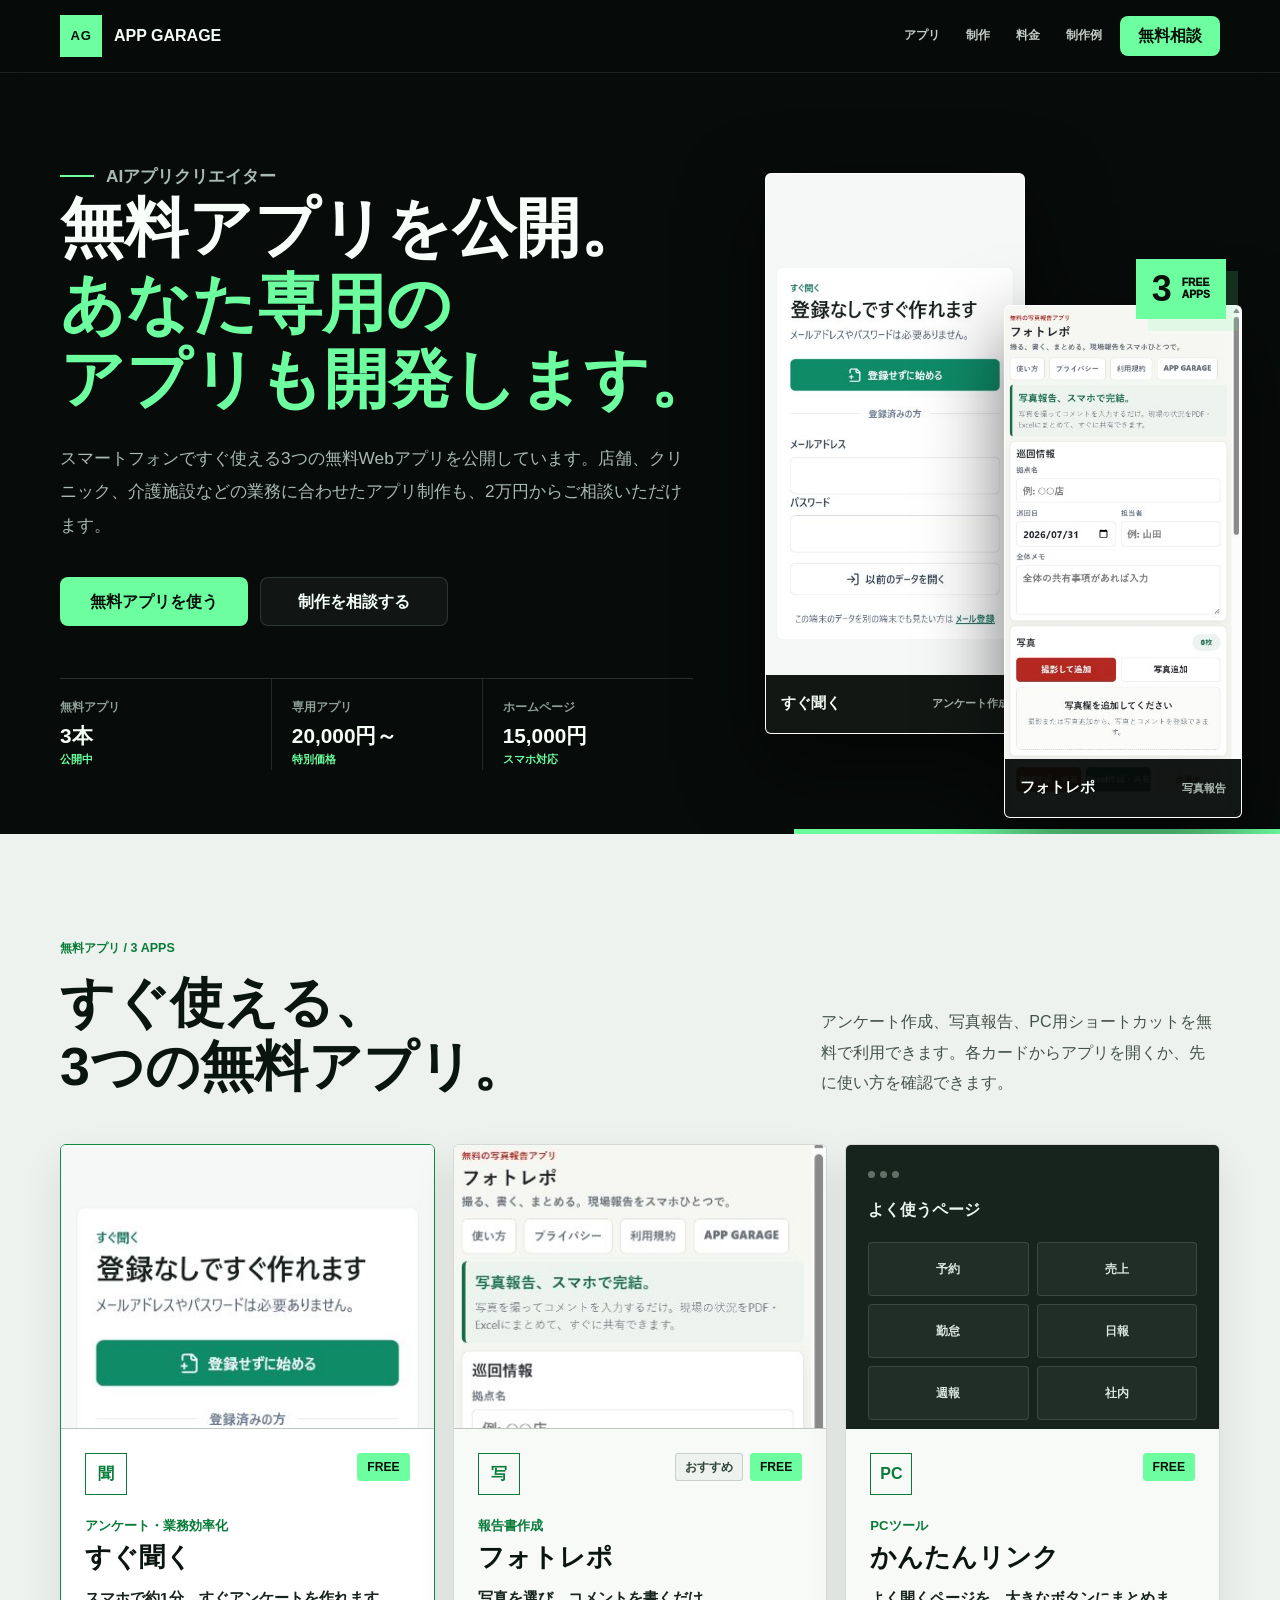
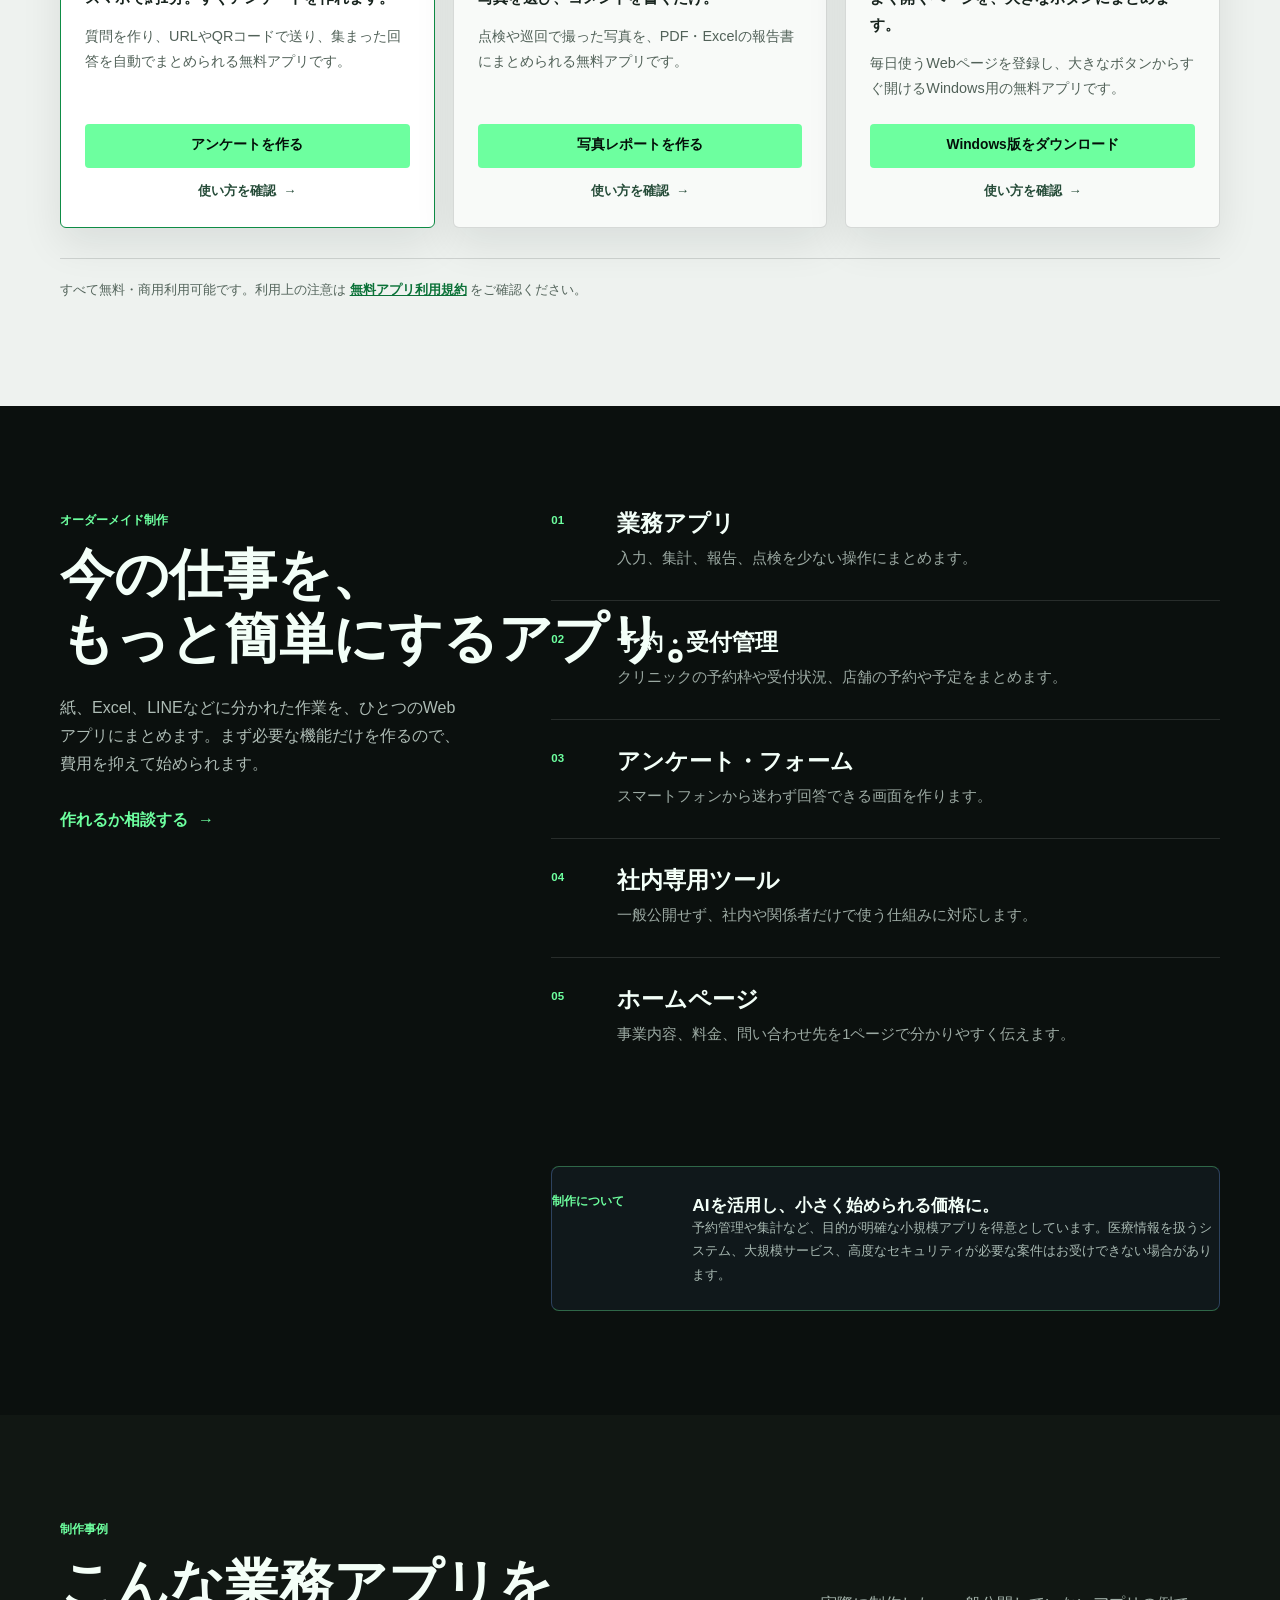
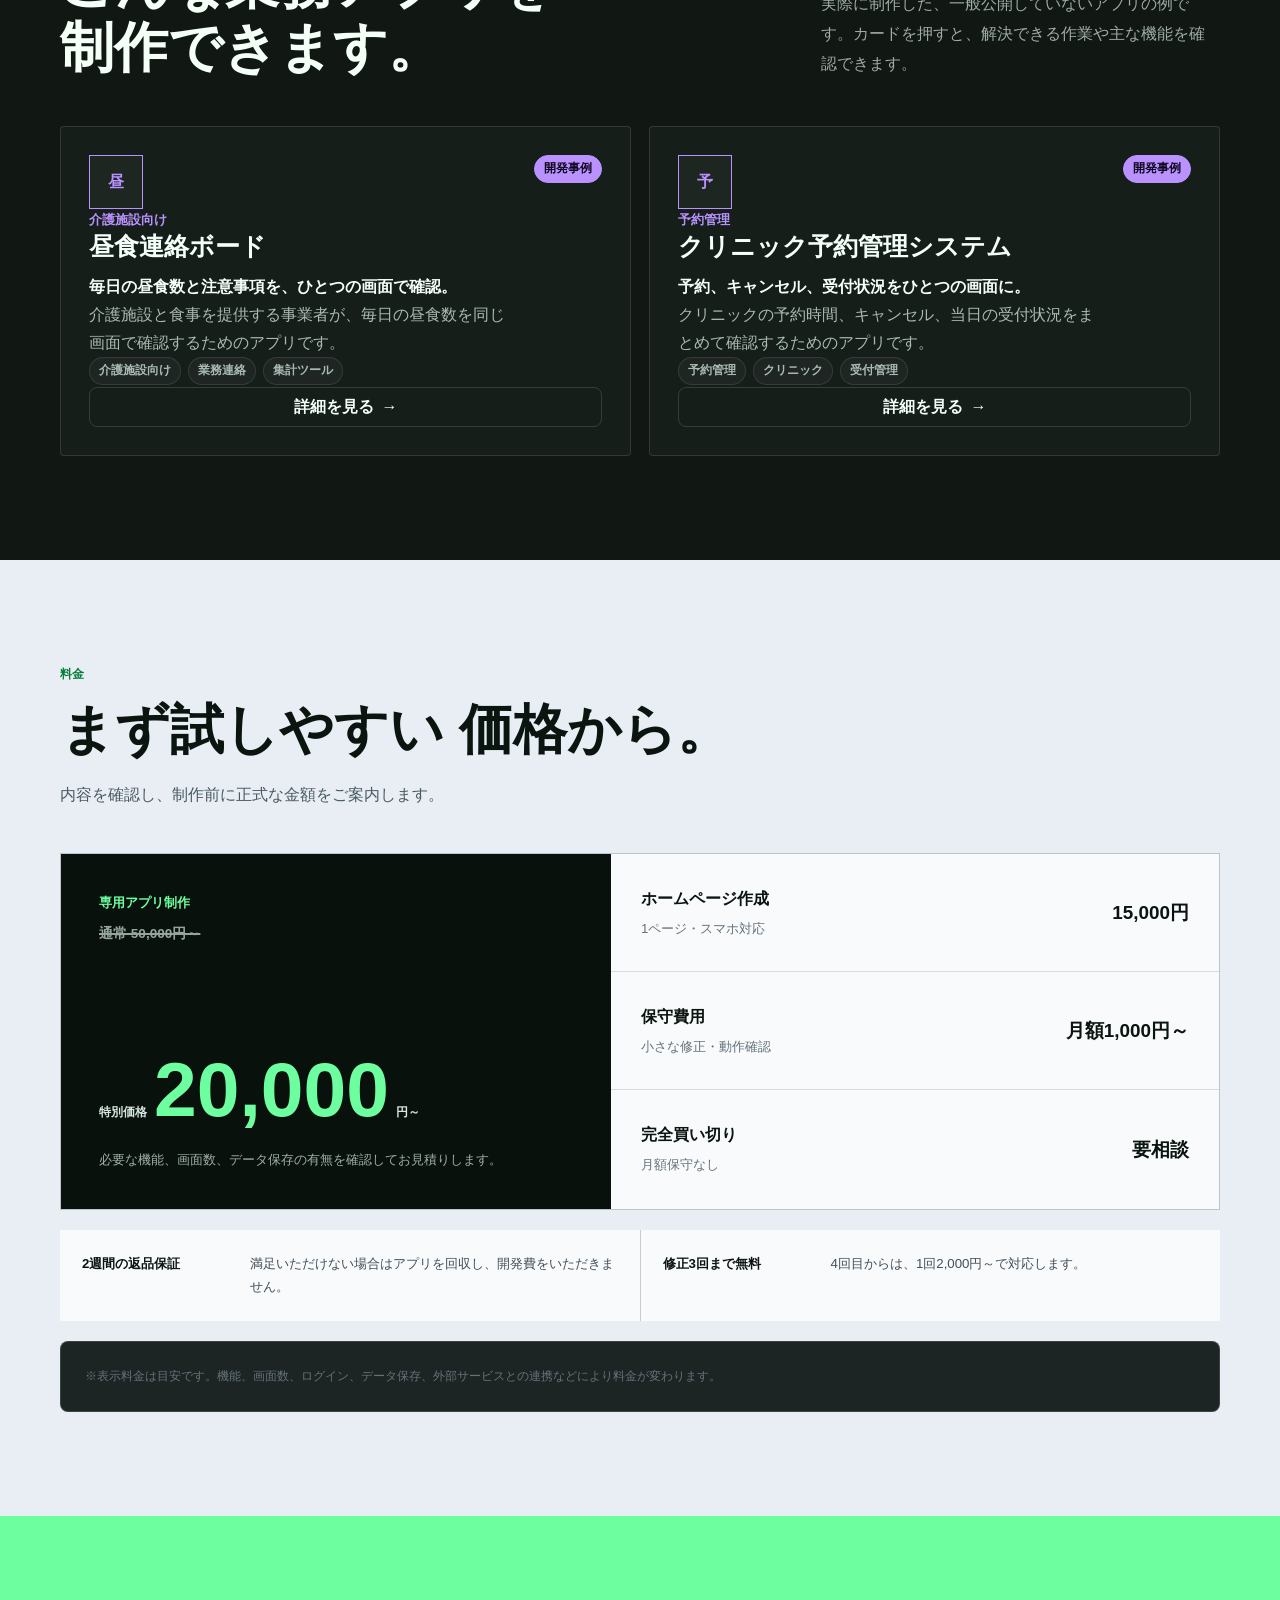
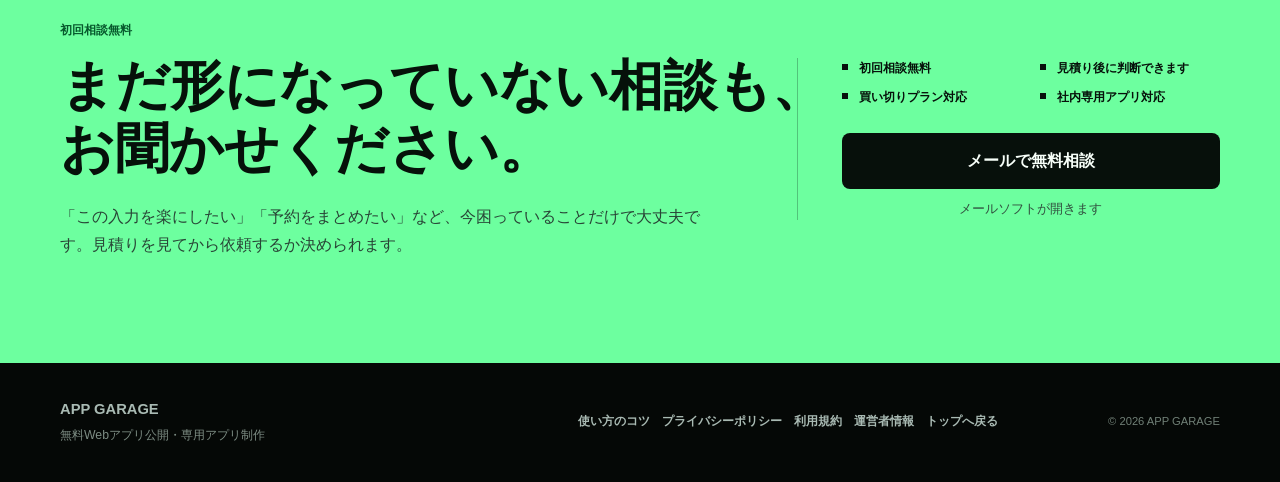
==== commit d626c0ac: "Polish homepage hierarchy and mobile flow" ====
--- a/index.html
+++ b/index.html
@@ -19,9 +19,9 @@
     <meta name="google-adsense-account" content="ca-pub-1847456128680028">
     <link rel="canonical" href="https://app-garage.pages.dev/">
     <link rel="icon" href="assets/icons/favicon.svg" type="image/svg+xml">
-    <link rel="stylesheet" href="styles.css?v=20260731-redesign">
-    <script src="js/app-data.js?v=20260731-redesign" defer></script>
-    <script src="script.js?v=20260731-redesign" defer></script>
+    <link rel="stylesheet" href="styles.css?v=20260731-polish">
+    <script src="js/app-data.js?v=20260731-polish" defer></script>
+    <script src="script.js?v=20260731-polish" defer></script>
     <script type="application/ld+json">
       {
         "@context": "https://schema.org",
@@ -63,7 +63,7 @@
       <section class="home-hero" id="top" aria-labelledby="hero-title">
         <div class="home-hero-inner section-shell">
           <div class="hero-copy reveal">
-            <p class="hero-eyebrow"><span aria-hidden="true"></span>APP GARAGE / AI APP CREATOR</p>
+            <p class="hero-eyebrow"><span aria-hidden="true"></span>AIアプリクリエイター</p>
             <h1 id="hero-title">無料アプリを公開。<br><em>あなた専用の<br>アプリも開発します。</em></h1>
             <p class="hero-lead">
               スマートフォンですぐ使える3つの無料Webアプリを公開しています。店舗、クリニック、介護施設などの業務に合わせたアプリ制作も、2万円からご相談いただけます。
@@ -116,7 +116,7 @@
         <div class="section-shell">
           <div class="home-section-heading reveal">
             <div>
-              <p class="section-kicker">FREE APPS / 03</p>
+              <p class="section-kicker">無料アプリ / 3 APPS</p>
               <h2 id="free-title">すぐ使える、<br>3つの無料アプリ。</h2>
             </div>
             <p>
@@ -135,7 +135,7 @@
       <section class="home-service" id="service" aria-labelledby="service-title">
         <div class="section-shell">
           <div class="service-intro reveal">
-            <p class="section-kicker">CUSTOM BUILD</p>
+            <p class="section-kicker">オーダーメイド制作</p>
             <h2 id="service-title">今の仕事を、<br>もっと簡単にするアプリ。</h2>
             <p>
               紙、Excel、LINEなどに分かれた作業を、ひとつのWebアプリにまとめます。まず必要な機能だけを作るので、費用を抑えて始められます。
@@ -154,8 +154,8 @@
             <li class="reveal">
               <span>02</span>
               <div>
-                <h3>予約・店舗管理</h3>
-                <p>クリニックの予約枠、受付、店舗の売上や予定を管理します。</p>
+                <h3>予約・受付管理</h3>
+                <p>クリニックの予約枠や受付状況、店舗の予約や予定をまとめます。</p>
               </div>
             </li>
             <li class="reveal">
@@ -184,9 +184,9 @@
           <aside class="scope-note reveal" aria-labelledby="scope-title">
             <p class="scope-label">制作について</p>
             <div>
-              <h3 id="scope-title">AIを活用し、制作費を抑えています。</h3>
+              <h3 id="scope-title">AIを活用し、小さく始められる価格に。</h3>
               <p>
-                予約管理や集計などの小規模な業務アプリを得意としています。医療情報を扱うシステム、大規模サービス、高度なセキュリティが必要な案件はお受けできない場合があります。
+                予約管理や集計など、目的が明確な小規模アプリを得意としています。医療情報を扱うシステム、大規模サービス、高度なセキュリティが必要な案件はお受けできない場合があります。
               </p>
             </div>
           </aside>
@@ -197,8 +197,8 @@
         <div class="section-shell">
           <div class="home-section-heading reveal">
             <div>
-              <p class="section-kicker">SELECTED WORKS</p>
-              <h2 id="case-title">こんな業務アプリを制作できます。</h2>
+              <p class="section-kicker">制作事例</p>
+              <h2 id="case-title">こんな業務アプリを<br>制作できます。</h2>
             </div>
             <p>
               実際に制作した、一般公開していないアプリの例です。カードを押すと、解決できる作業や主な機能を確認できます。
@@ -211,7 +211,7 @@
       <section class="home-pricing" id="pricing" aria-labelledby="pricing-title">
         <div class="section-shell">
           <div class="pricing-heading reveal">
-            <p class="section-kicker">PRICE</p>
+            <p class="section-kicker">料金</p>
             <h2 id="pricing-title"><span>まず試しやすい</span> <span>価格から。</span></h2>
             <p>内容を確認し、制作前に正式な金額をご案内します。</p>
           </div>
@@ -255,7 +255,7 @@
       <section class="home-contact" id="contact" aria-labelledby="contact-title">
         <div class="section-shell contact-layout">
           <div class="reveal">
-            <p class="section-kicker">FREE CONSULTATION</p>
+            <p class="section-kicker">初回相談無料</p>
             <h2 id="contact-title">まだ形になっていない相談も、<br>お聞かせください。</h2>
             <p>
               「この入力を楽にしたい」「予約をまとめたい」など、今困っていることだけで大丈夫です。見積りを見てから依頼するか決められます。
--- a/styles.css
+++ b/styles.css
@@ -2232,6 +2232,14 @@
   background: var(--home-dark);
 }
 
+.home-page .brand-text,
+.home-page .hero-eyebrow,
+.home-page .section-kicker,
+.home-page .card-category,
+.home-page .app-icon {
+  letter-spacing: 0;
+}
+
 .home-page .site-header {
   border-color: rgba(255, 255, 255, 0.09);
   background: rgba(7, 11, 9, 0.9);
@@ -2669,7 +2677,7 @@
 .home-page .free-card-actions {
   display: grid;
   grid-template-columns: 1fr;
-  gap: 8px;
+  gap: 12px;
   margin-top: auto;
   padding-top: 22px;
 }
@@ -2681,17 +2689,27 @@
   font-size: 0.86rem;
 }
 
-.home-page .free-card-actions .button-secondary {
-  color: #0b1510;
-  border-color: #b7c2bb;
-  background: transparent;
-}
-
-.home-page .free-card-guide {
+.home-page .free-card-details {
+  display: inline-flex;
+  align-items: center;
+  justify-content: center;
   justify-self: center;
-  color: #345144;
-  font-size: 0.78rem;
-  font-weight: 850;
+  color: #254b38;
+  font-size: 0.82rem;
+  font-weight: 900;
+  text-decoration: none;
+}
+
+.home-page .free-card-details::after {
+  margin-left: 7px;
+  content: "→";
+}
+
+.home-page .free-card-details:hover,
+.home-page .free-card-details:focus-visible {
+  color: #087b39;
+  text-decoration: underline;
+  text-underline-offset: 4px;
 }
 
 .free-use-note {
@@ -2814,16 +2832,36 @@
 
 .home-page .case-grid {
   display: grid;
-  grid-template-columns: repeat(3, minmax(0, 1fr));
-  gap: 14px;
+  grid-template-columns: repeat(2, minmax(0, 1fr));
+  gap: 18px;
 }
 
 .home-page .case-grid .app-card-button {
-  min-height: 350px;
+  min-height: 330px;
   border-color: rgba(255, 255, 255, 0.12);
   border-radius: 4px;
   background: #161e1a;
-  padding: 24px;
+  padding: 28px;
+}
+
+.home-page .case-grid .app-card-content {
+  display: flex;
+  min-height: 272px;
+  flex-direction: column;
+}
+
+.home-page .case-grid .card-title {
+  font-size: 1.55rem;
+}
+
+.home-page .case-grid .card-catch {
+  margin-top: 12px;
+  font-size: 1rem;
+  font-weight: 900;
+}
+
+.home-page .case-grid .card-description {
+  max-width: 48ch;
 }
 
 .home-page .case-grid button.app-card-button:hover,
@@ -2835,6 +2873,11 @@
 
 .home-page .case-grid .card-detail {
   margin-top: auto;
+}
+
+.home-page .case-grid .card-detail::after {
+  margin-left: 8px;
+  content: "→";
 }
 
 .home-pricing {
@@ -3303,9 +3346,7 @@
   }
 
   .hero-gallery {
-    height: 300px;
-    min-height: 0;
-    margin-top: 42px;
+    display: none;
   }
 
   .hero-screen-main {
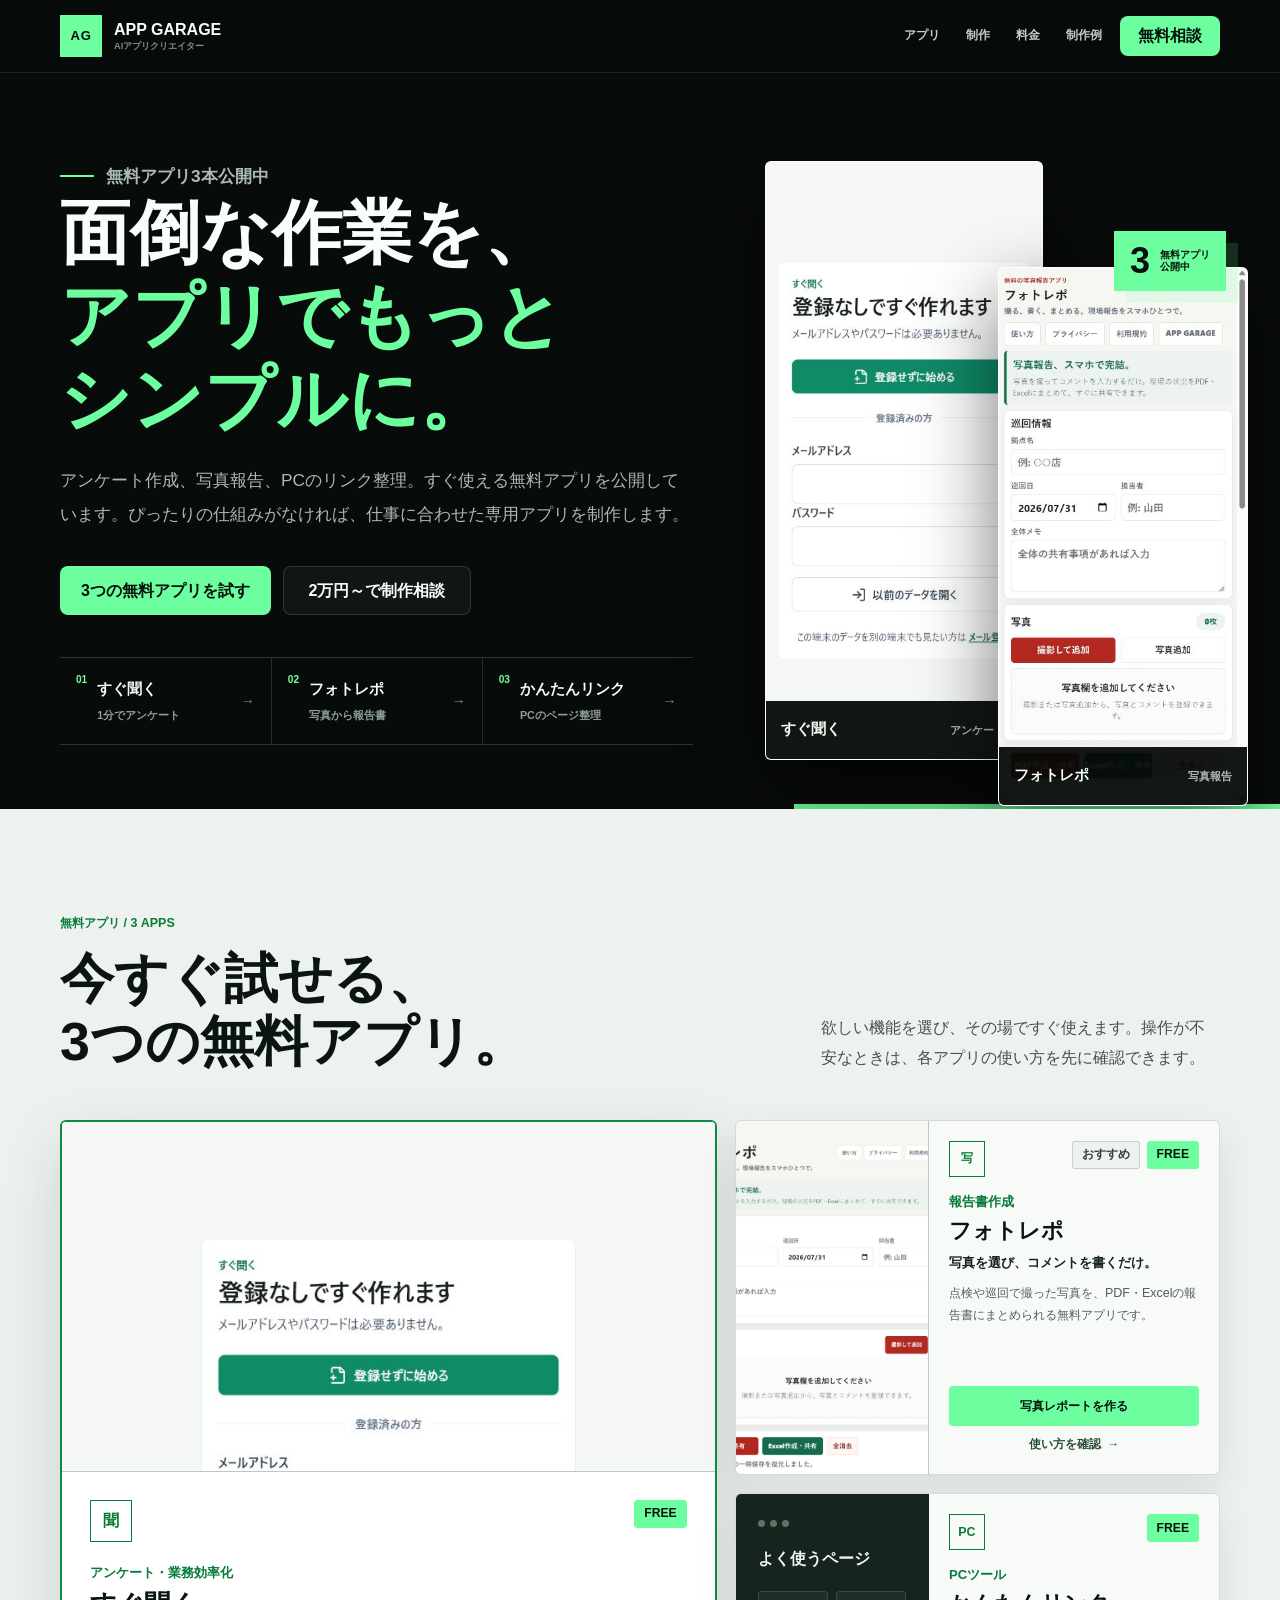
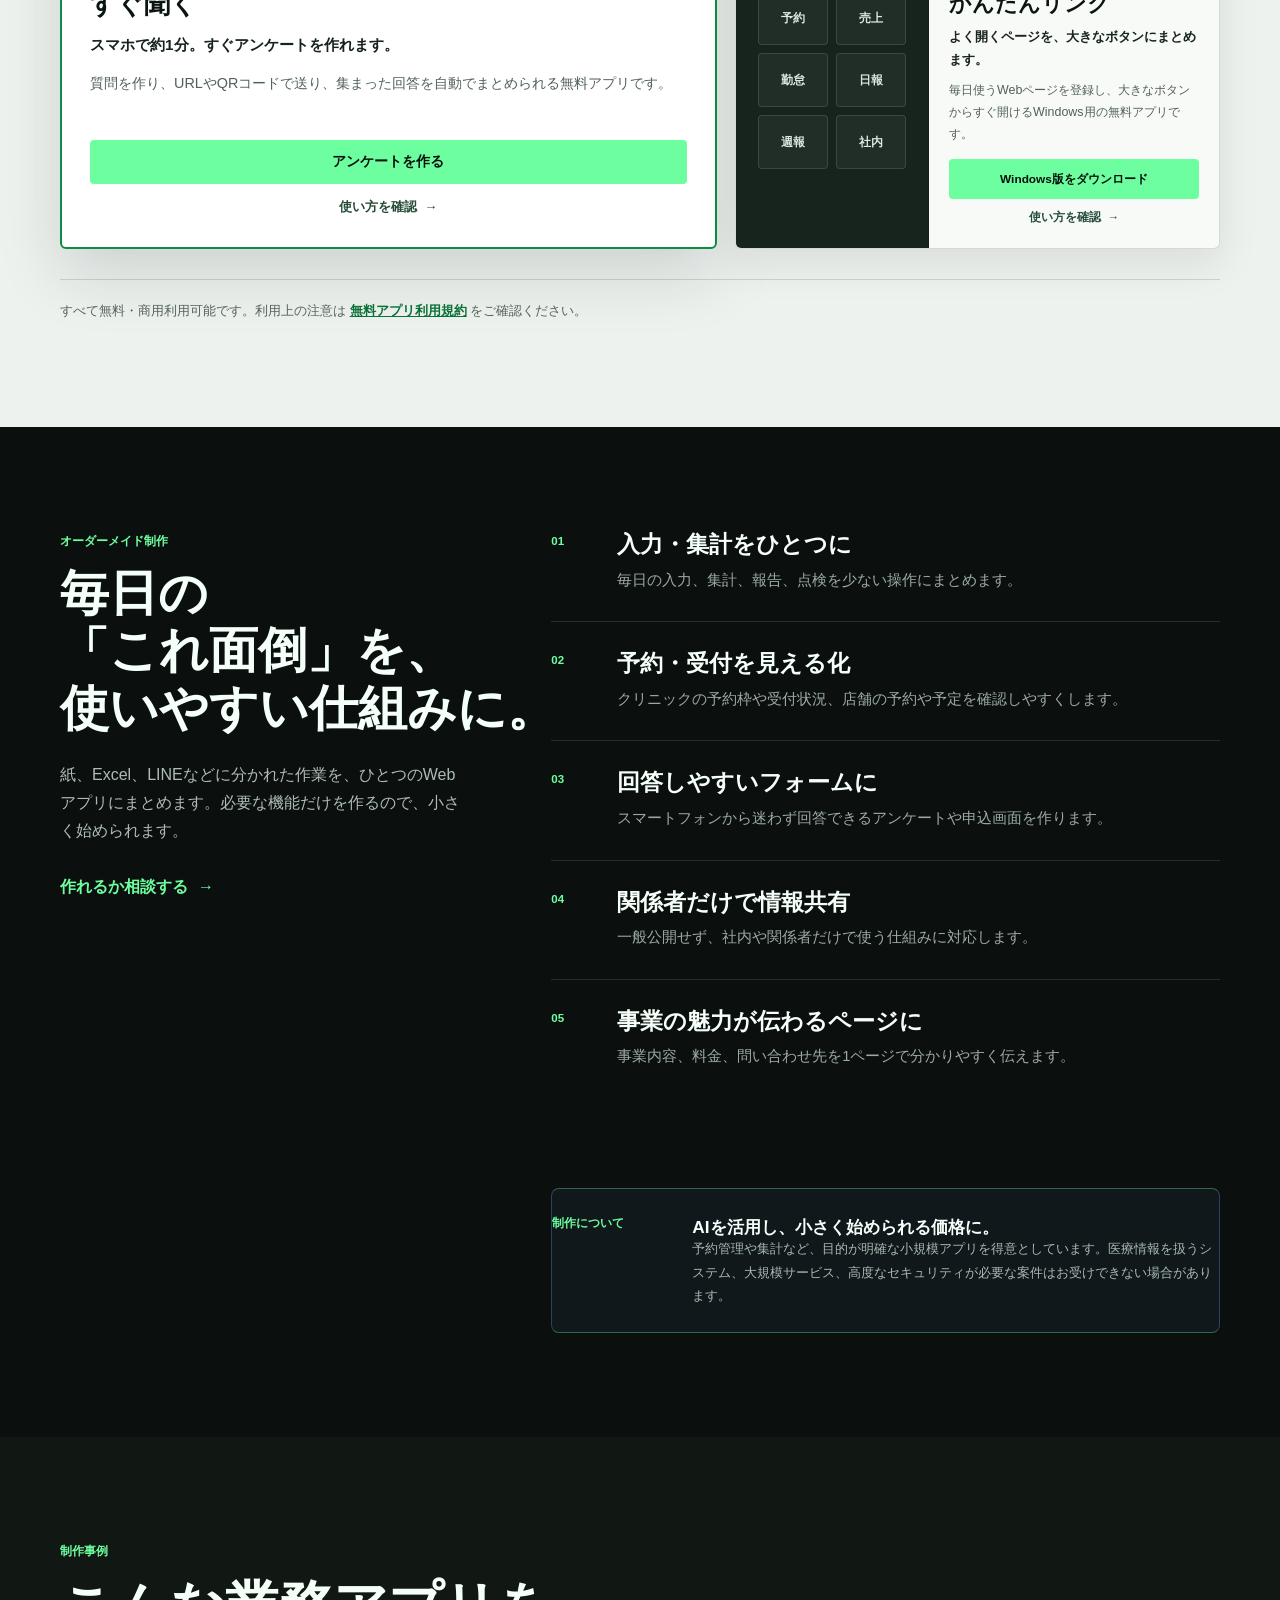
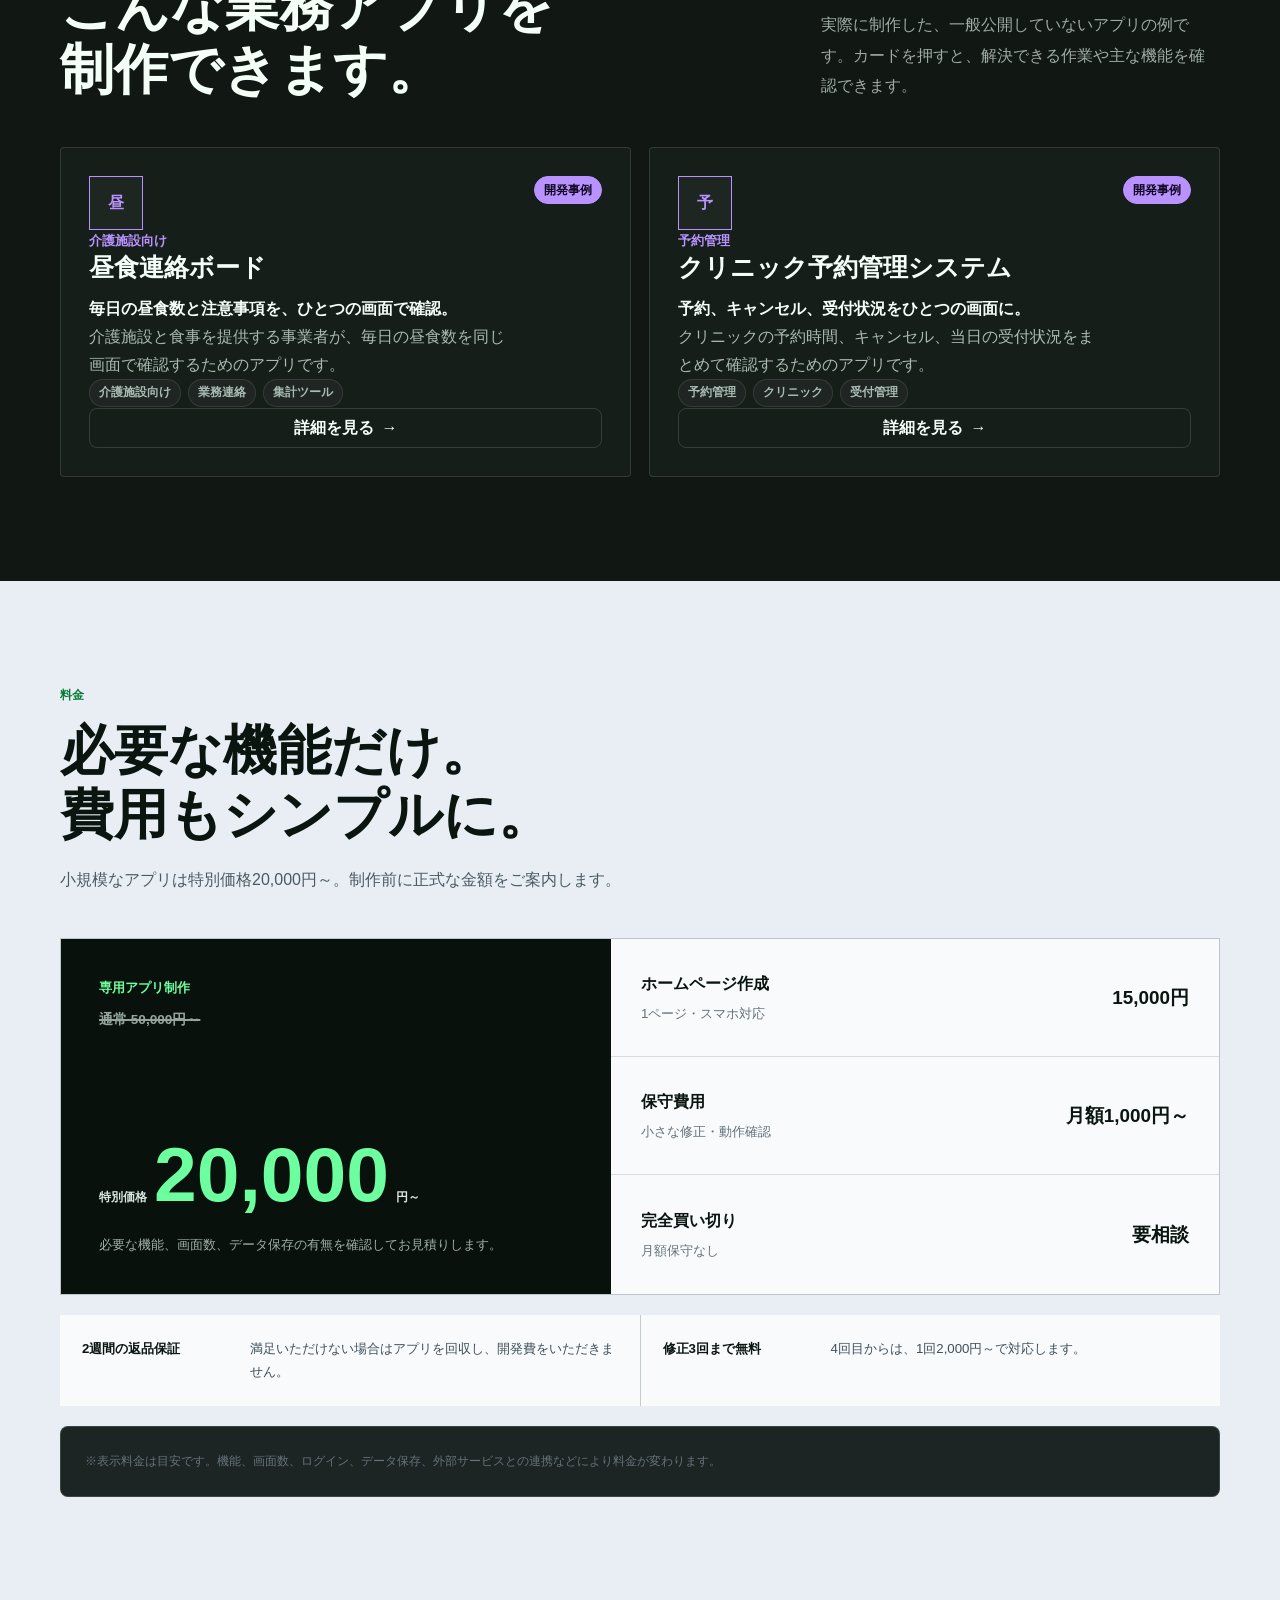
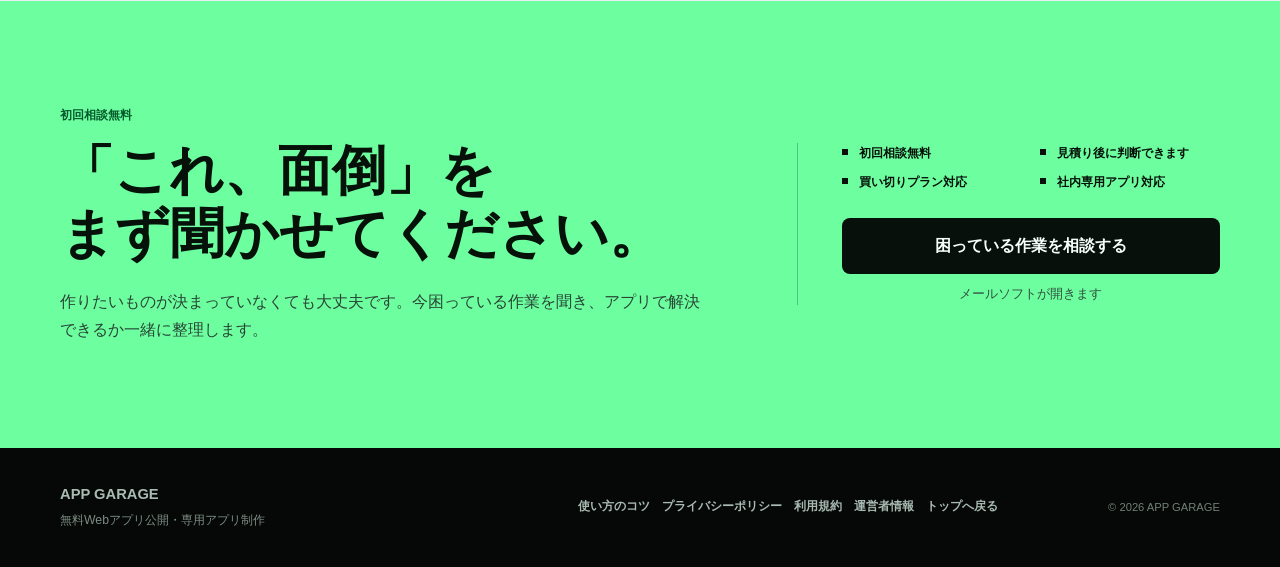
==== commit a3884188: "Strengthen homepage impact and app showcase" ====
--- a/index.html
+++ b/index.html
@@ -19,9 +19,9 @@
     <meta name="google-adsense-account" content="ca-pub-1847456128680028">
     <link rel="canonical" href="https://app-garage.pages.dev/">
     <link rel="icon" href="assets/icons/favicon.svg" type="image/svg+xml">
-    <link rel="stylesheet" href="styles.css?v=20260731-polish">
-    <script src="js/app-data.js?v=20260731-polish" defer></script>
-    <script src="script.js?v=20260731-polish" defer></script>
+    <link rel="stylesheet" href="styles.css?v=20260731-impact">
+    <script src="js/app-data.js?v=20260731-impact" defer></script>
+    <script src="script.js?v=20260731-impact" defer></script>
     <script type="application/ld+json">
       {
         "@context": "https://schema.org",
@@ -45,7 +45,10 @@
       <div class="header-inner">
         <a class="brand" href="#top" aria-label="APP GARAGEトップへ">
           <span class="brand-mark" aria-hidden="true">AG</span>
-          <span class="brand-text" data-site-name>APP GARAGE</span>
+          <span class="brand-lockup">
+            <span class="brand-text" data-site-name>APP GARAGE</span>
+            <small>AIアプリクリエイター</small>
+          </span>
         </a>
 
         <nav class="site-nav" aria-label="メインメニュー">
@@ -63,29 +66,16 @@
       <section class="home-hero" id="top" aria-labelledby="hero-title">
         <div class="home-hero-inner section-shell">
           <div class="hero-copy reveal">
-            <p class="hero-eyebrow"><span aria-hidden="true"></span>AIアプリクリエイター</p>
-            <h1 id="hero-title">無料アプリを公開。<br><em>あなた専用の<br>アプリも開発します。</em></h1>
+            <p class="hero-eyebrow"><span aria-hidden="true"></span>無料アプリ3本公開中</p>
+            <h1 id="hero-title">面倒な作業を、<br><em>アプリでもっと<br>シンプルに。</em></h1>
             <p class="hero-lead">
-              スマートフォンですぐ使える3つの無料Webアプリを公開しています。店舗、クリニック、介護施設などの業務に合わせたアプリ制作も、2万円からご相談いただけます。
+              アンケート作成、写真報告、PCのリンク整理。すぐ使える無料アプリを公開しています。ぴったりの仕組みがなければ、仕事に合わせた専用アプリを制作します。
             </p>
             <div class="hero-actions" role="group" aria-label="主要リンク">
-              <a class="button button-primary" href="#free-apps">無料アプリを使う</a>
-              <a class="button button-secondary" href="#contact">制作を相談する</a>
-            </div>
-            <dl class="hero-facts">
-              <div>
-                <dt>無料アプリ</dt>
-                <dd><strong data-free-app-count>3本</strong><span data-free-app-status>公開中</span></dd>
-              </div>
-              <div>
-                <dt>専用アプリ</dt>
-                <dd><strong>20,000円～</strong><span>特別価格</span></dd>
-              </div>
-              <div>
-                <dt>ホームページ</dt>
-                <dd><strong>15,000円</strong><span>スマホ対応</span></dd>
-              </div>
-            </dl>
+              <a class="button button-primary" href="#free-apps">3つの無料アプリを試す</a>
+              <a class="button button-secondary" href="#contact">2万円～で制作相談</a>
+            </div>
+            <nav class="hero-app-rail" id="heroAppRail" aria-label="公開中の無料アプリ"></nav>
           </div>
 
           <div class="hero-gallery reveal">
@@ -107,7 +97,7 @@
               >
               <figcaption><strong>フォトレポ</strong><span>写真報告</span></figcaption>
             </figure>
-            <p class="hero-gallery-label"><strong>3</strong><span>FREE<br>APPS</span></p>
+            <p class="hero-gallery-label"><strong>3</strong><span>無料アプリ<br>公開中</span></p>
           </div>
         </div>
       </section>
@@ -117,10 +107,10 @@
           <div class="home-section-heading reveal">
             <div>
               <p class="section-kicker">無料アプリ / 3 APPS</p>
-              <h2 id="free-title">すぐ使える、<br>3つの無料アプリ。</h2>
+              <h2 id="free-title">今すぐ試せる、<br>3つの無料アプリ。</h2>
             </div>
             <p>
-              アンケート作成、写真報告、PC用ショートカットを無料で利用できます。各カードからアプリを開くか、先に使い方を確認できます。
+              欲しい機能を選び、その場ですぐ使えます。操作が不安なときは、各アプリの使い方を先に確認できます。
             </p>
           </div>
           <div class="free-app-grid" id="freeAppGrid" aria-live="polite"></div>
@@ -136,9 +126,9 @@
         <div class="section-shell">
           <div class="service-intro reveal">
             <p class="section-kicker">オーダーメイド制作</p>
-            <h2 id="service-title">今の仕事を、<br>もっと簡単にするアプリ。</h2>
+            <h2 id="service-title">毎日の「これ面倒」を、<br>使いやすい仕組みに。</h2>
             <p>
-              紙、Excel、LINEなどに分かれた作業を、ひとつのWebアプリにまとめます。まず必要な機能だけを作るので、費用を抑えて始められます。
+              紙、Excel、LINEなどに分かれた作業を、ひとつのWebアプリにまとめます。必要な機能だけを作るので、小さく始められます。
             </p>
             <a class="text-link" href="#contact">作れるか相談する <span aria-hidden="true">→</span></a>
           </div>
@@ -147,35 +137,35 @@
             <li class="reveal">
               <span>01</span>
               <div>
-                <h3>業務アプリ</h3>
-                <p>入力、集計、報告、点検を少ない操作にまとめます。</p>
+                <h3>入力・集計をひとつに</h3>
+                <p>毎日の入力、集計、報告、点検を少ない操作にまとめます。</p>
               </div>
             </li>
             <li class="reveal">
               <span>02</span>
               <div>
-                <h3>予約・受付管理</h3>
-                <p>クリニックの予約枠や受付状況、店舗の予約や予定をまとめます。</p>
+                <h3>予約・受付を見える化</h3>
+                <p>クリニックの予約枠や受付状況、店舗の予約や予定を確認しやすくします。</p>
               </div>
             </li>
             <li class="reveal">
               <span>03</span>
               <div>
-                <h3>アンケート・フォーム</h3>
-                <p>スマートフォンから迷わず回答できる画面を作ります。</p>
+                <h3>回答しやすいフォームに</h3>
+                <p>スマートフォンから迷わず回答できるアンケートや申込画面を作ります。</p>
               </div>
             </li>
             <li class="reveal">
               <span>04</span>
               <div>
-                <h3>社内専用ツール</h3>
+                <h3>関係者だけで情報共有</h3>
                 <p>一般公開せず、社内や関係者だけで使う仕組みに対応します。</p>
               </div>
             </li>
             <li class="reveal">
               <span>05</span>
               <div>
-                <h3>ホームページ</h3>
+                <h3>事業の魅力が伝わるページに</h3>
                 <p>事業内容、料金、問い合わせ先を1ページで分かりやすく伝えます。</p>
               </div>
             </li>
@@ -212,8 +202,8 @@
         <div class="section-shell">
           <div class="pricing-heading reveal">
             <p class="section-kicker">料金</p>
-            <h2 id="pricing-title"><span>まず試しやすい</span> <span>価格から。</span></h2>
-            <p>内容を確認し、制作前に正式な金額をご案内します。</p>
+            <h2 id="pricing-title"><span>必要な機能だけ。</span> <span>費用もシンプルに。</span></h2>
+            <p>小規模なアプリは特別価格20,000円～。制作前に正式な金額をご案内します。</p>
           </div>
 
           <div class="pricing-layout">
@@ -256,9 +246,9 @@
         <div class="section-shell contact-layout">
           <div class="reveal">
             <p class="section-kicker">初回相談無料</p>
-            <h2 id="contact-title">まだ形になっていない相談も、<br>お聞かせください。</h2>
+            <h2 id="contact-title">「これ、面倒」を<br>まず聞かせてください。</h2>
             <p>
-              「この入力を楽にしたい」「予約をまとめたい」など、今困っていることだけで大丈夫です。見積りを見てから依頼するか決められます。
+              作りたいものが決まっていなくても大丈夫です。今困っている作業を聞き、アプリで解決できるか一緒に整理します。
             </p>
           </div>
           <div class="contact-action reveal">
@@ -268,7 +258,7 @@
               <li>買い切りプラン対応</li>
               <li>社内専用アプリ対応</li>
             </ul>
-            <a class="button button-contact" href="#" data-contact-link>メールで無料相談</a>
+            <a class="button button-contact" href="#" data-contact-link>困っている作業を相談する</a>
             <small>メールソフトが開きます</small>
           </div>
         </div>
--- a/styles.css
+++ b/styles.css
@@ -2255,6 +2255,18 @@
   background: var(--accent);
 }
 
+.home-page .brand-lockup {
+  display: grid;
+  gap: 1px;
+  line-height: 1.2;
+}
+
+.home-page .brand-lockup small {
+  color: #819087;
+  font-size: 0.58rem;
+  font-weight: 800;
+}
+
 .home-page .site-nav {
   gap: 26px;
 }
@@ -3506,3 +3518,337 @@
     font-size: 2.1rem;
   }
 }
+
+/* Impact-focused homepage pass */
+.home-page .home-hero h1 {
+  max-width: 780px;
+  font-size: clamp(3.3rem, 5.5vw, 5rem);
+}
+
+.home-page .hero-lead {
+  max-width: 700px;
+  color: #d0dbd5;
+  font-size: 1.02rem;
+}
+
+.hero-app-rail {
+  display: grid;
+  max-width: 700px;
+  grid-template-columns: repeat(3, minmax(0, 1fr));
+  margin-top: 42px;
+  border-top: 1px solid rgba(255, 255, 255, 0.16);
+  border-bottom: 1px solid rgba(255, 255, 255, 0.16);
+}
+
+.hero-app-rail a {
+  display: grid;
+  min-width: 0;
+  grid-template-columns: auto minmax(0, 1fr) auto;
+  gap: 10px;
+  align-items: center;
+  min-height: 86px;
+  padding: 13px 16px;
+  color: #f4fff8;
+  text-decoration: none;
+  transition:
+    color 180ms ease,
+    background-color 180ms ease;
+}
+
+.hero-app-rail a + a {
+  border-left: 1px solid rgba(255, 255, 255, 0.13);
+}
+
+.hero-app-rail a:hover,
+.hero-app-rail a:focus-visible {
+  color: var(--accent);
+  background: rgba(109, 255, 159, 0.055);
+  outline: none;
+}
+
+.hero-app-number {
+  align-self: start;
+  color: var(--accent);
+  font-size: 0.63rem;
+  font-weight: 900;
+}
+
+.hero-app-rail a > span:nth-child(2),
+.hero-app-rail strong,
+.hero-app-rail small {
+  display: block;
+  min-width: 0;
+}
+
+.hero-app-rail strong {
+  font-size: 0.92rem;
+}
+
+.hero-app-rail small {
+  margin-top: 3px;
+  color: #8fa098;
+  font-size: 0.67rem;
+  font-weight: 800;
+}
+
+.hero-app-arrow {
+  color: #7f9087;
+  font-size: 0.88rem;
+}
+
+.hero-app-rail a:hover small,
+.hero-app-rail a:focus-visible small,
+.hero-app-rail a:hover .hero-app-arrow,
+.hero-app-rail a:focus-visible .hero-app-arrow {
+  color: var(--accent);
+}
+
+.home-page .hero-screen-main {
+  width: 278px;
+}
+
+.home-page .hero-screen-sub {
+  right: -28px;
+  width: 250px;
+}
+
+.home-page .hero-gallery-label {
+  top: 70px;
+}
+
+.home-page .hero-gallery-label span {
+  font-size: 0.64rem;
+  text-align: left;
+}
+
+@media (min-width: 901px) {
+  .home-page .free-app-grid {
+    grid-template-columns: minmax(0, 1.15fr) minmax(400px, 0.85fr);
+    grid-template-rows: repeat(2, minmax(0, 1fr));
+    align-items: stretch;
+  }
+
+  .home-page .free-app-grid .app-card:first-child {
+    grid-row: 1 / 3;
+  }
+
+  .home-page .free-app-grid .app-card:first-child .app-card-button {
+    min-height: 100%;
+    border-width: 2px;
+    box-shadow: 0 24px 64px rgba(12, 27, 19, 0.15);
+  }
+
+  .home-page .free-app-grid .app-card:first-child .app-card-media {
+    height: 350px;
+  }
+
+  .home-page .free-app-grid .app-card:first-child .app-card-media img {
+    transform: translateY(-150px);
+  }
+
+  .home-page .free-app-grid .app-card:first-child .app-card-content {
+    min-height: 350px;
+    padding: 28px;
+  }
+
+  .home-page .free-app-grid .app-card:nth-child(n + 2) .app-card-button {
+    display: grid;
+    min-height: 342px;
+    grid-template-columns: minmax(170px, 0.8fr) minmax(0, 1.2fr);
+    align-content: stretch;
+  }
+
+  .home-page .free-app-grid .app-card:nth-child(n + 2) .app-card-media {
+    height: 100%;
+    min-height: 342px;
+    border-right: 1px solid var(--home-border);
+    border-bottom: 0;
+  }
+
+  .home-page .free-app-grid .app-card:nth-child(n + 2) .app-card-media img {
+    width: 100%;
+    min-height: 100%;
+    object-fit: cover;
+    object-position: top center;
+    transform: none;
+  }
+
+  .home-page .free-app-grid .app-card:nth-child(n + 2) .app-card-content {
+    min-height: 342px;
+    padding: 20px;
+  }
+
+  .home-page .free-app-grid .app-card:nth-child(n + 2) .app-icon {
+    width: 36px;
+    height: 36px;
+    font-size: 0.78rem;
+  }
+
+  .home-page .free-app-grid .app-card:nth-child(n + 2) .card-category {
+    margin-top: 14px;
+  }
+
+  .home-page .free-app-grid .app-card:nth-child(n + 2) .card-title {
+    font-size: 1.35rem;
+  }
+
+  .home-page .free-app-grid .app-card:nth-child(n + 2) .card-catch {
+    margin-top: 8px;
+    font-size: 0.84rem;
+  }
+
+  .home-page .free-app-grid .app-card:nth-child(n + 2) .card-description {
+    display: -webkit-box;
+    margin-top: 8px;
+    overflow: hidden;
+    font-size: 0.78rem;
+    -webkit-box-orient: vertical;
+    -webkit-line-clamp: 3;
+  }
+
+  .home-page .free-app-grid .app-card:nth-child(n + 2) .free-card-actions {
+    gap: 8px;
+    padding-top: 14px;
+  }
+
+  .home-page .free-app-grid .app-card:nth-child(n + 2) .free-card-actions .button {
+    min-height: 40px;
+    padding: 10px 12px;
+    font-size: 0.74rem;
+  }
+
+  .home-page .free-app-grid .app-card:nth-child(n + 2) .free-card-details {
+    font-size: 0.74rem;
+  }
+}
+
+.home-page .app-card-media img {
+  transition: transform 260ms ease;
+}
+
+.home-page .free-app-grid .app-card:first-child:hover .app-card-media img {
+  transform: translateY(-150px) scale(1.015);
+}
+
+.home-page .service-intro h2 {
+  font-size: clamp(2.4rem, 3.8vw, 3.85rem);
+}
+
+.home-page .service-menu h3 {
+  color: #f5fff9;
+}
+
+.home-page .pricing-heading {
+  max-width: 920px;
+}
+
+.home-page .pricing-heading > p:last-child {
+  max-width: 740px;
+}
+
+@media (max-width: 1120px) and (min-width: 901px) {
+  .home-page .free-app-grid {
+    grid-template-columns: minmax(0, 1.05fr) minmax(380px, 0.95fr);
+  }
+
+  .home-page .free-app-grid .app-card:nth-child(n + 2) .app-card-button {
+    grid-template-columns: minmax(145px, 0.7fr) minmax(0, 1.3fr);
+  }
+}
+
+@media (max-width: 900px) {
+  .home-page .home-hero h1 {
+    font-size: clamp(2.9rem, 7vw, 4.2rem);
+  }
+
+  .home-page .hero-screen-main {
+    width: 220px;
+  }
+
+  .home-page .hero-screen-sub {
+    right: 0;
+    width: 195px;
+  }
+
+  .home-page .free-app-grid .app-card:nth-child(n + 2) .app-card-button {
+    display: flex;
+    min-height: 100%;
+  }
+
+  .home-page .free-app-grid .app-card:nth-child(n + 2) .app-card-media {
+    height: 284px;
+    min-height: 0;
+    border-right: 0;
+    border-bottom: 1px solid var(--home-border);
+  }
+
+  .home-page .free-app-grid .app-card:nth-child(n + 2) .app-card-content {
+    min-height: 360px;
+    padding: 24px;
+  }
+
+  .home-page .free-app-grid .app-card:first-child:hover .app-card-media img {
+    transform: translateY(-72px);
+  }
+}
+
+@media (max-width: 680px) {
+  .home-page .home-hero h1 {
+    font-size: clamp(2.55rem, 10.2vw, 3.35rem);
+  }
+
+  .home-page .hero-lead {
+    font-size: 0.91rem;
+    line-height: 1.78;
+  }
+
+  .hero-app-rail {
+    margin-top: 30px;
+  }
+
+  .hero-app-rail a {
+    display: block;
+    min-height: 76px;
+    padding: 10px 8px;
+  }
+
+  .hero-app-rail a > span:nth-child(2) {
+    margin-top: 3px;
+  }
+
+  .hero-app-rail strong {
+    font-size: 0.78rem;
+  }
+
+  .hero-app-rail small {
+    font-size: 0.59rem;
+    line-height: 1.35;
+  }
+
+  .hero-app-arrow {
+    display: none;
+  }
+
+  .home-page .free-app-grid .app-card:first-child:hover .app-card-media img {
+    transform: translateY(-72px);
+  }
+
+  .home-page .service-intro h2 {
+    font-size: 2.35rem;
+  }
+}
+
+@media (max-width: 390px) {
+  .home-page .home-hero h1 {
+    font-size: 2.38rem;
+  }
+
+  .hero-app-rail a {
+    padding-right: 5px;
+    padding-left: 5px;
+  }
+
+  .hero-app-rail strong {
+    font-size: 0.72rem;
+  }
+}
